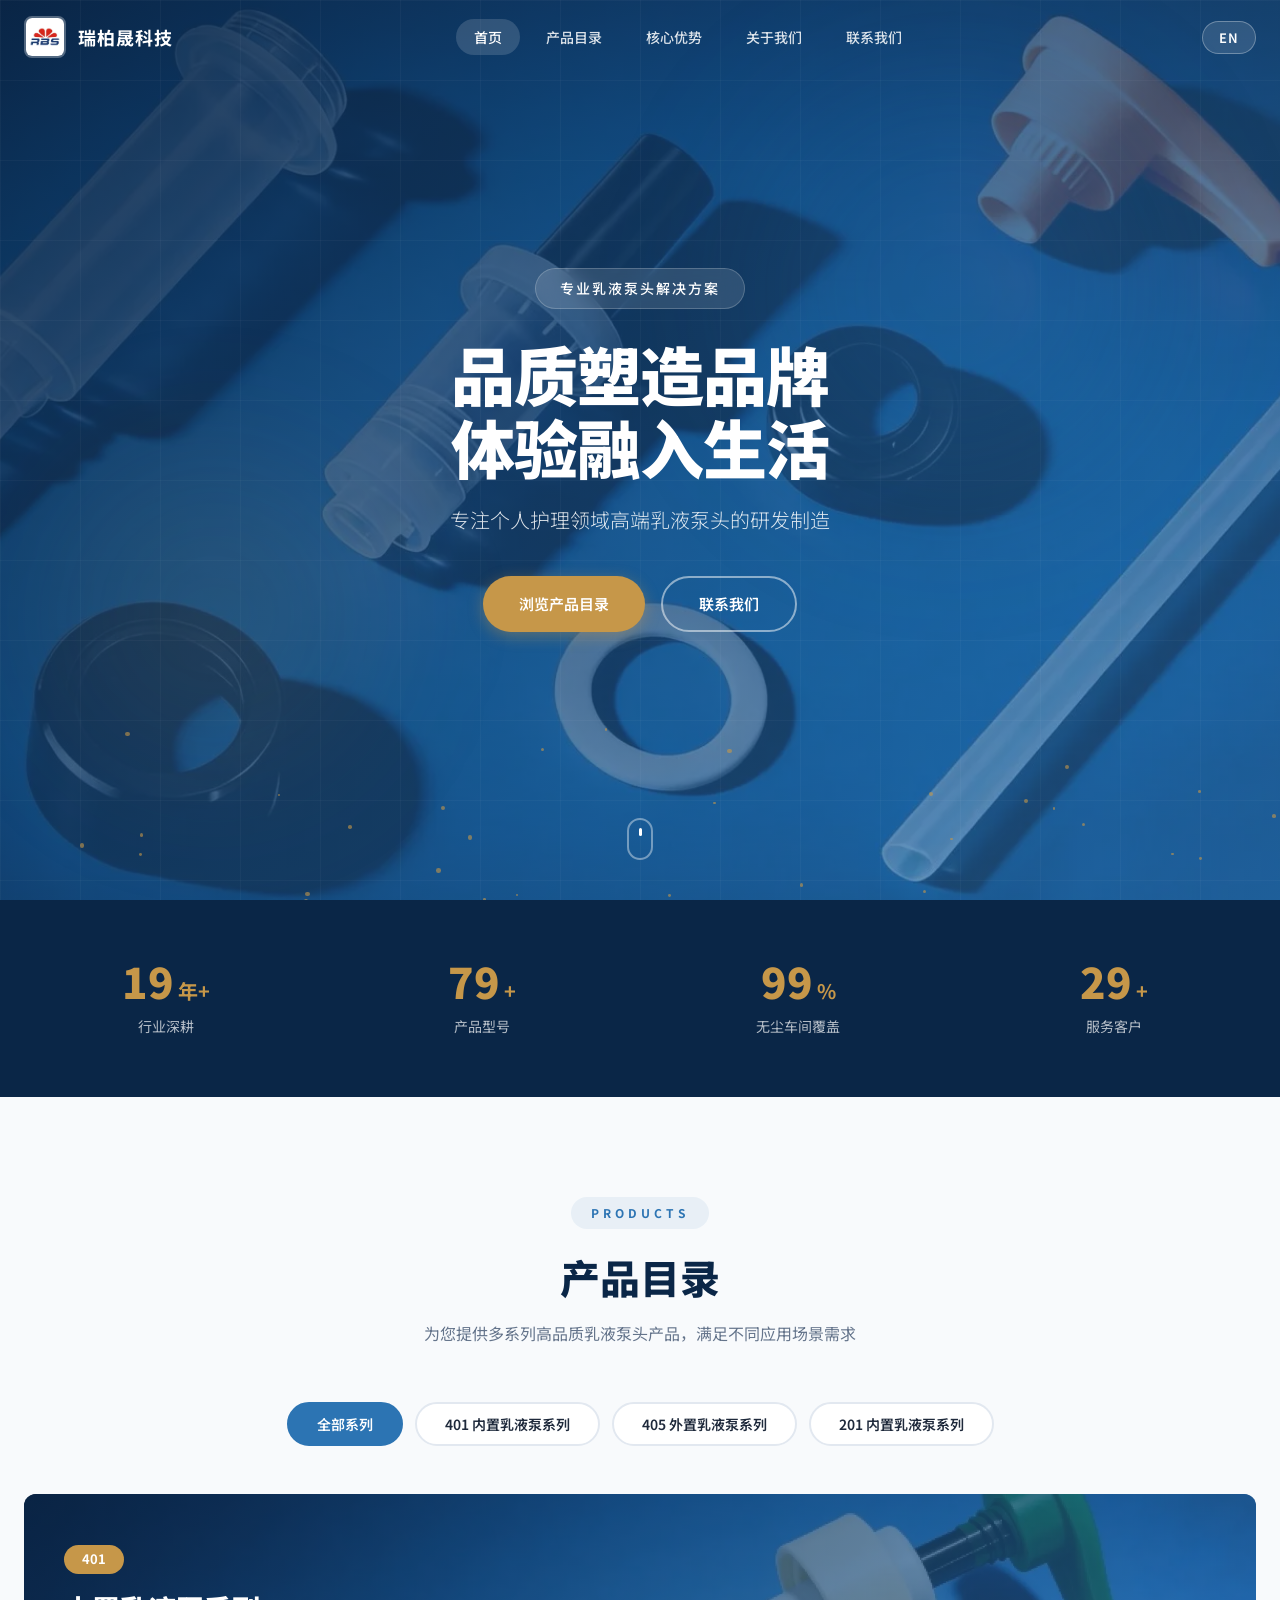
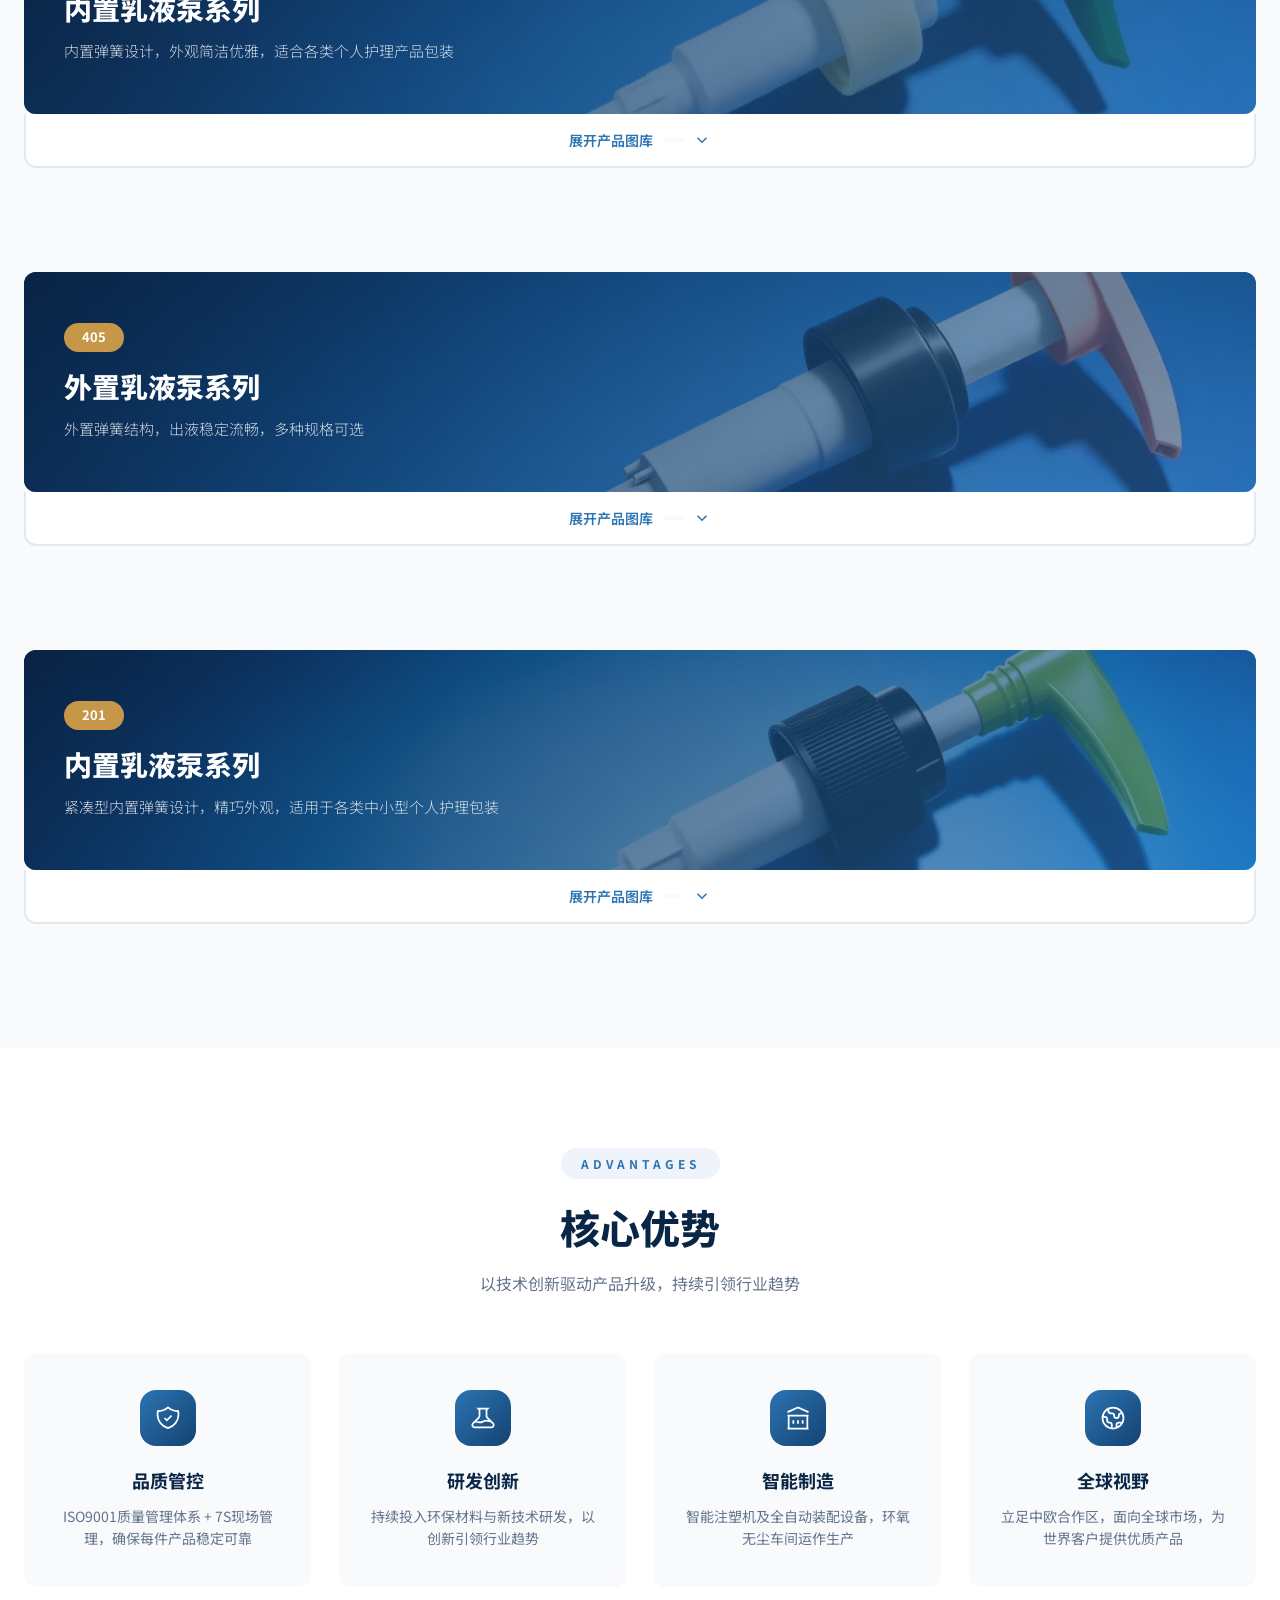
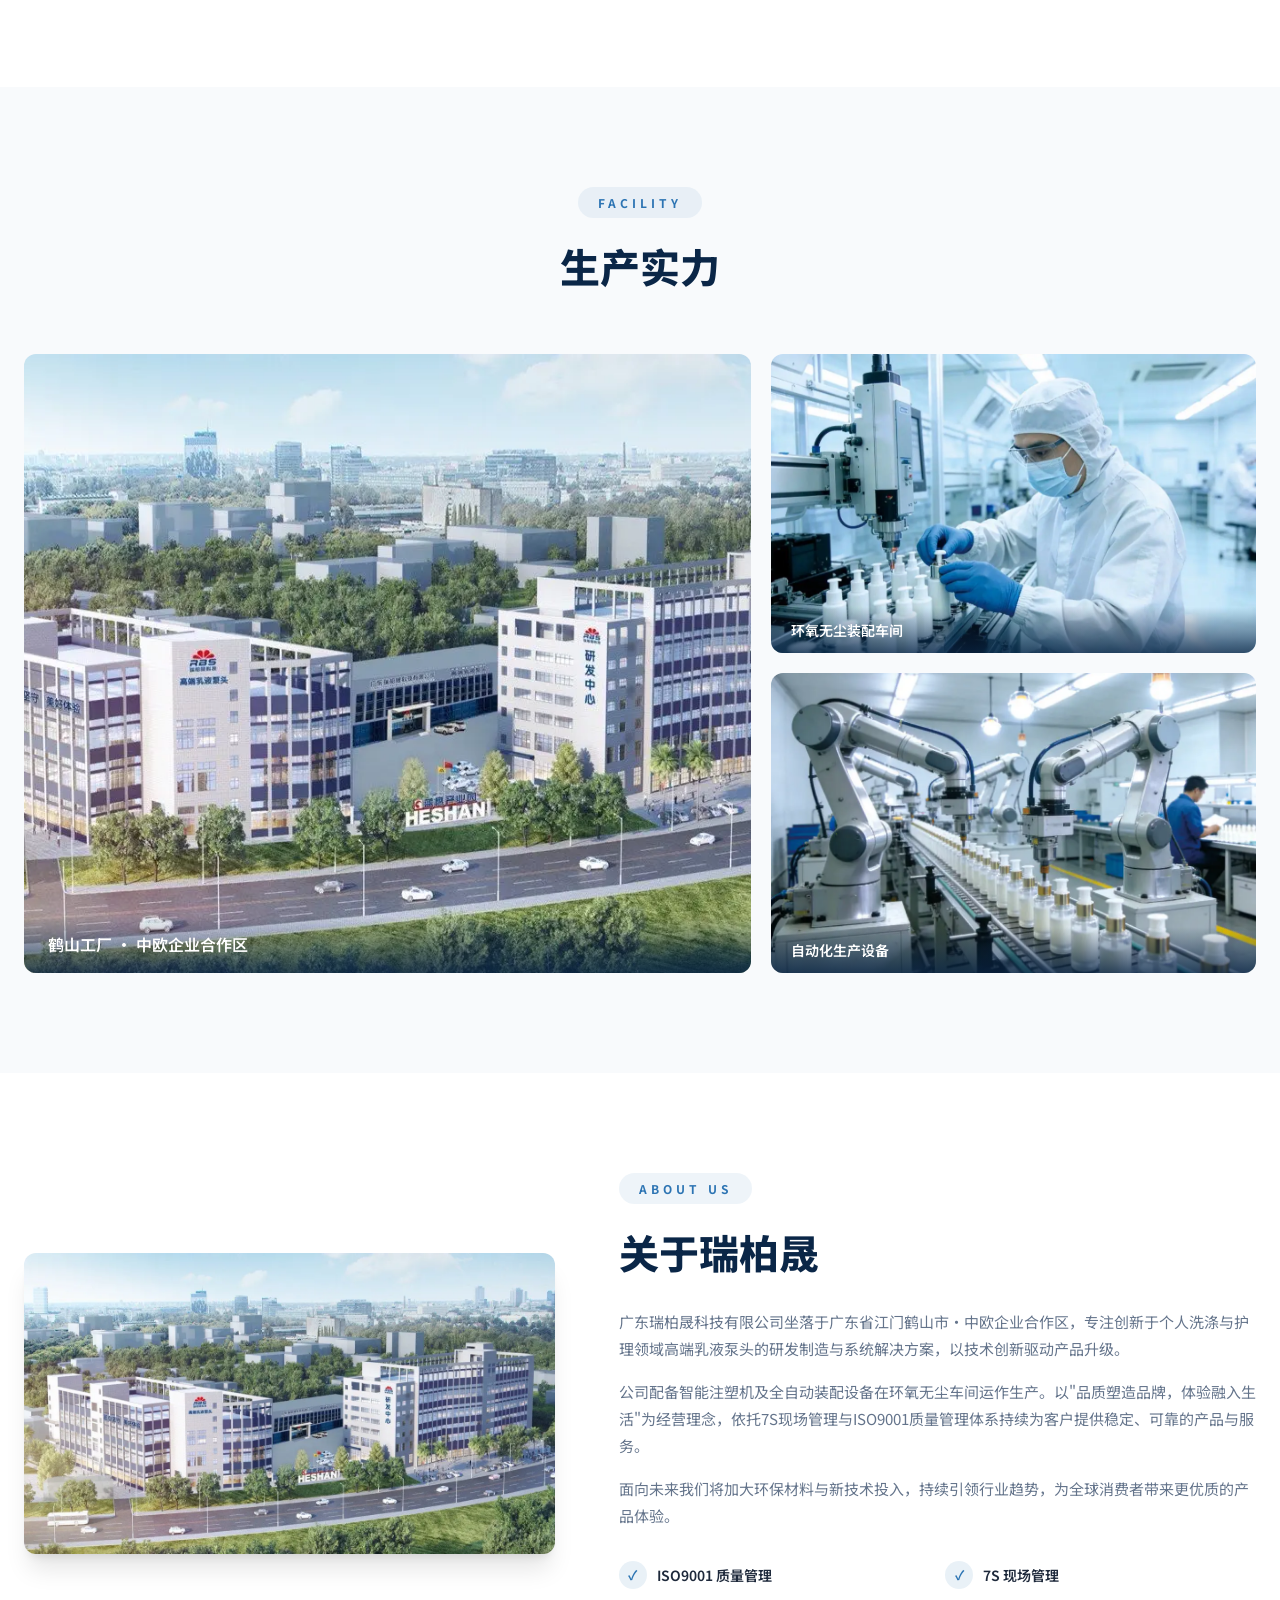
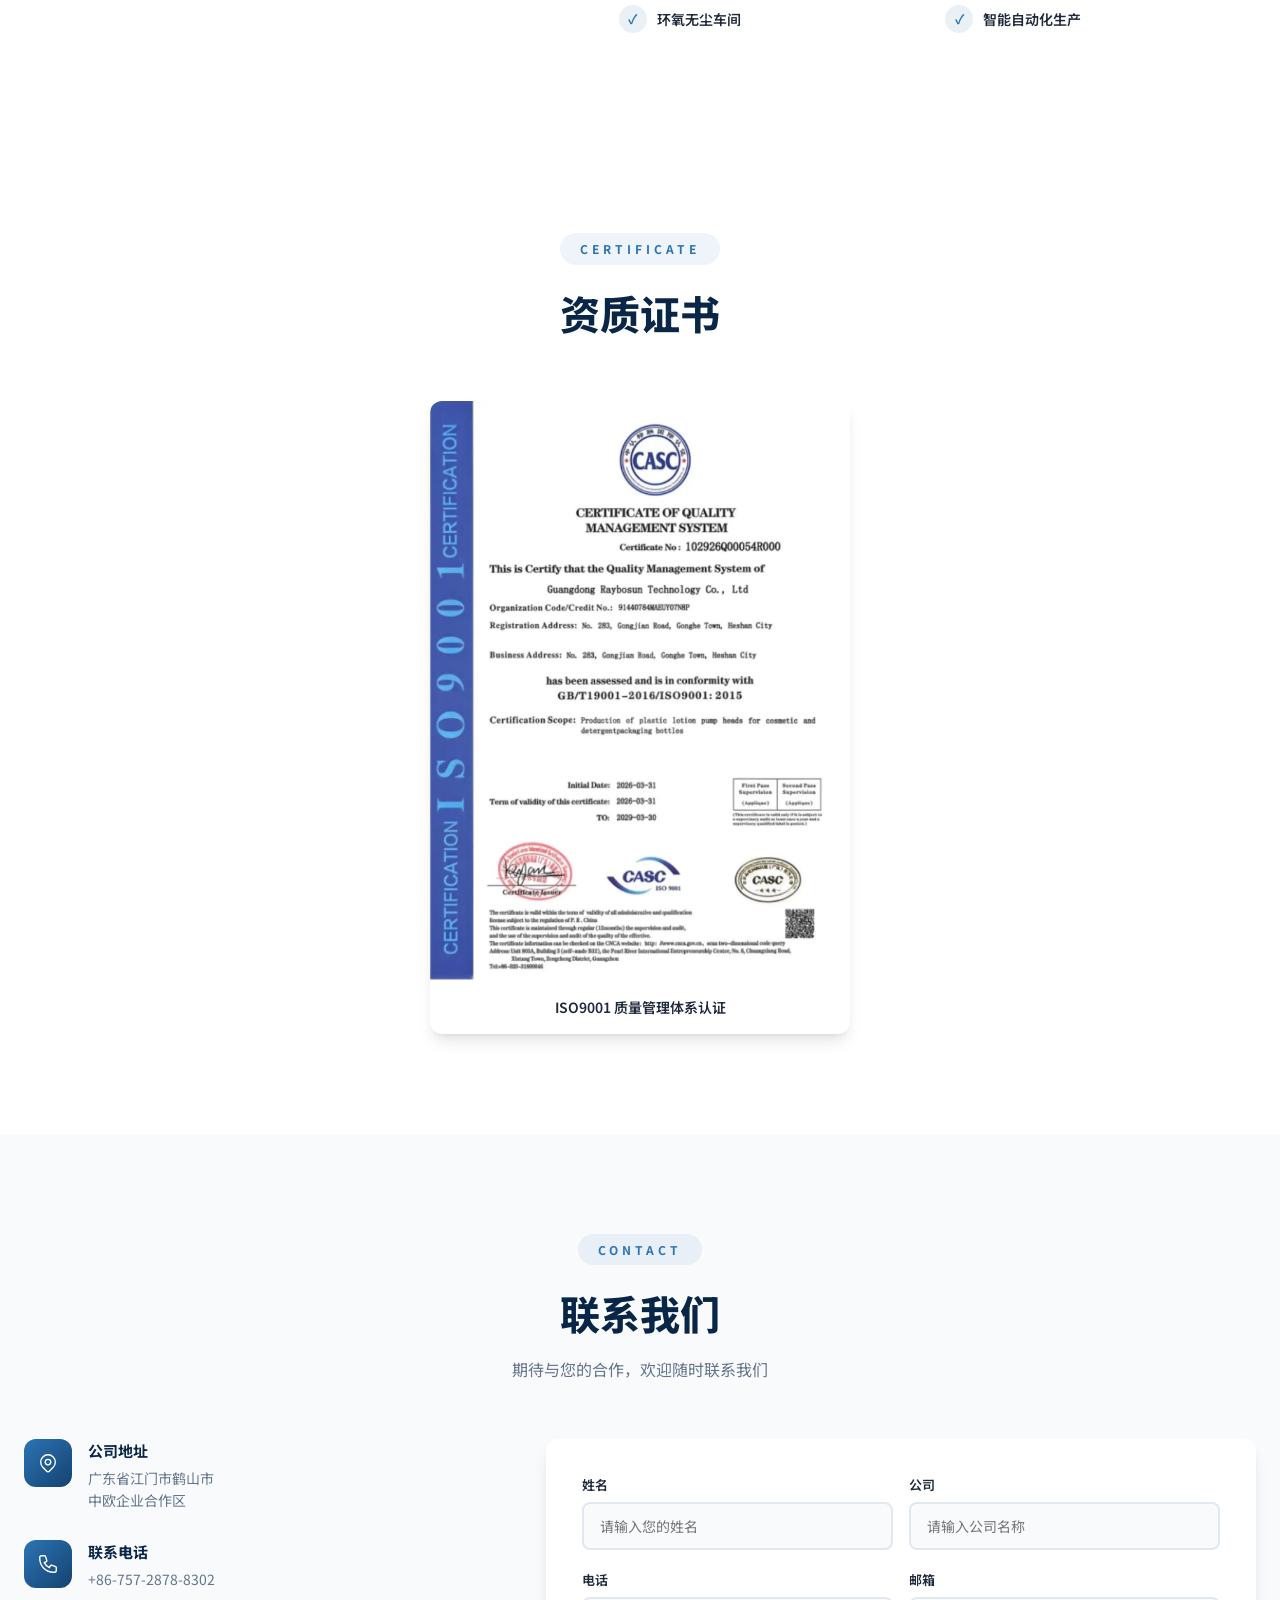
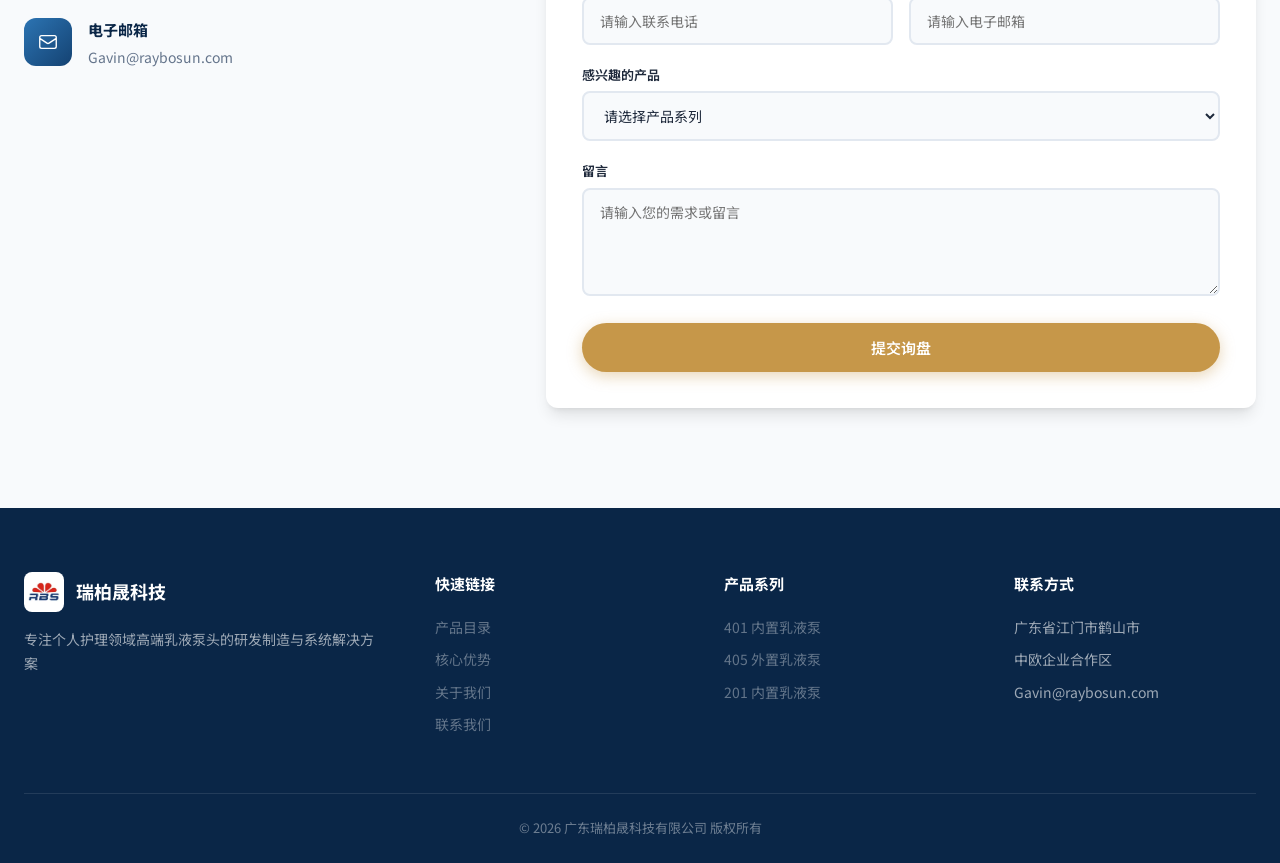
==== index.html @ 3e7992ce "更新README: 产品标题加上弹簧、图片数量更新" ====
<!DOCTYPE html>
<html lang="zh-CN">
<head>
    <meta charset="UTF-8">
    <meta name="viewport" content="width=device-width, initial-scale=1.0">
    <title>瑞柏晟科技 | 专业乳液泵头制造商</title>
    <link rel="preload" as="image" href="assets/images/banners/hero-bg.webp">
    <link rel="preload" as="image" href="assets/images/logo/logo.webp">
    <link rel="stylesheet" href="assets/css/style.css" media="all">
    <link rel="preconnect" href="https://fonts.googleapis.com">
    <link rel="preconnect" href="https://fonts.gstatic.com" crossorigin>
    <link href="https://fonts.googleapis.com/css2?family=Noto+Sans+SC:wght@400;700;900&display=swap" rel="stylesheet" media="print" onload="this.media='all'">
</head>
<body>
    <!-- Navigation -->
    <nav class="navbar" id="navbar">
        <div class="nav-container">
            <a href="#hero" class="nav-logo">
                <picture><source srcset="assets/images/logo/logo.webp" type="image/webp"><img src="assets/images/logo/logo.jpg" alt="瑞柏晟科技" class="logo-img"></picture>
                <span class="logo-text" data-i18n="logo_text">瑞柏晟科技</span>
            </a>
            <ul class="nav-menu" id="navMenu">
                <li><a href="#hero" class="nav-link active" data-i18n="nav_home">首页</a></li>
                <li><a href="#products" class="nav-link" data-i18n="nav_products">产品目录</a></li>
                <li><a href="#advantages" class="nav-link" data-i18n="nav_advantages">核心优势</a></li>
                <li><a href="#about" class="nav-link" data-i18n="nav_about">关于我们</a></li>
                <li><a href="#contact" class="nav-link" data-i18n="nav_contact">联系我们</a></li>
            </ul>
            <div class="nav-actions">
                <button class="lang-toggle" id="langToggle">
                    <span class="lang-label" id="langLabel">EN</span>
                </button>
                <button class="nav-toggle" id="navToggle" aria-label="菜单">
                    <span></span><span></span><span></span>
                </button>
            </div>
        </div>
    </nav>

    <!-- Hero Section -->
    <section class="hero" id="hero">
        <div class="hero-bg" style="background-image:url('assets/images/banners/hero-bg.webp')"></div>
        <div class="hero-overlay"></div>
        <div class="hero-grid-lines"></div>
        <div class="hero-particles" id="heroParticles"></div>
        <div class="hero-glow hero-glow-1"></div>
        <div class="hero-glow hero-glow-2"></div>
        <div class="hero-content">
            <div class="hero-badge" data-i18n="hero_badge">专业乳液泵头解决方案</div>
            <h1 class="hero-title" data-i18n="hero_title">品质塑造品牌<br>体验融入生活</h1>
            <p class="hero-subtitle" data-i18n="hero_subtitle">专注个人护理领域高端乳液泵头的研发制造</p>
            <div class="hero-buttons">
                <a href="#products" class="btn btn-primary" data-i18n="hero_btn_products">浏览产品目录</a>
                <a href="#contact" class="btn btn-outline" data-i18n="hero_btn_contact">联系我们</a>
            </div>
        </div>
        <div class="hero-scroll">
            <a href="#products">
                <div class="scroll-indicator">
                    <span></span>
                </div>
            </a>
        </div>
    </section>

    <!-- Stats Section -->
    <section class="stats">
        <div class="container">
            <div class="stats-grid">
                <div class="stat-item" data-aos="fade-up">
                    <div class="stat-number" data-target="20">0</div>
                    <div class="stat-unit" data-i18n="stat_unit_years">年+</div>
                    <div class="stat-label" data-i18n="stat_years">行业深耕</div>
                </div>
                <div class="stat-item" data-aos="fade-up" data-aos-delay="100">
                    <div class="stat-number" data-target="80">0</div>
                    <div class="stat-unit">+</div>
                    <div class="stat-label" data-i18n="stat_models">产品型号</div>
                </div>
                <div class="stat-item" data-aos="fade-up" data-aos-delay="200">
                    <div class="stat-number" data-target="100">0</div>
                    <div class="stat-unit">%</div>
                    <div class="stat-label" data-i18n="stat_cleanroom">无尘车间覆盖</div>
                </div>
                <div class="stat-item" data-aos="fade-up" data-aos-delay="300">
                    <div class="stat-number" data-target="30">0</div>
                    <div class="stat-unit">+</div>
                    <div class="stat-label" data-i18n="stat_clients">服务客户</div>
                </div>
            </div>
        </div>
    </section>

    <!-- Products Section -->
    <section class="products" id="products">
        <div class="container">
            <div class="section-header">
                <span class="section-tag">PRODUCTS</span>
                <h2 class="section-title" data-i18n="products_title">产品目录</h2>
                <p class="section-desc" data-i18n="products_desc">为您提供多系列高品质乳液泵头产品，满足不同应用场景需求</p>
            </div>

            <div class="series-filter">
                <button class="filter-btn active" data-series="all" data-i18n="filter_all">全部系列</button>
                <button class="filter-btn" data-series="401" data-i18n="filter_401">401 内置乳液泵系列</button>
                <button class="filter-btn" data-series="405" data-i18n="filter_405">405 外置乳液泵系列</button>
                <button class="filter-btn" data-series="201" data-i18n="filter_201">201 内置乳液泵系列</button>
            </div>

            <!-- 401 Series -->
            <div class="product-series" data-series="401">
                <div class="series-header lazy-bg" data-bg="assets/images/banners/banner401.webp">
                    <div class="series-header-overlay"></div>
                    <div class="series-header-content">
                        <span class="series-badge">401</span>
                        <h3 class="series-title" data-i18n="series_401_title">内置乳液泵系列</h3>
                        <p class="series-desc" data-i18n="series_401_desc">内置弹簧设计，外观简洁优雅，适合各类个人护理产品包装</p>
                    </div>
                </div>
                <button class="series-toggle" data-target="401">
                    <span class="series-toggle-text" data-i18n="toggle_expand">展开产品图库</span>
                    <span class="series-toggle-count"></span>
                    <svg class="series-toggle-arrow" viewBox="0 0 24 24" fill="none" stroke="currentColor" stroke-width="2"><path d="M6 9l6 6 6-6"/></svg>
                </button>
                <div class="product-grid-wrapper" data-grid="401">
                    <div class="product-grid">
                    </div>
                </div>
            </div>

            <!-- 405 Series -->
            <div class="product-series" data-series="405">
                <div class="series-header lazy-bg" data-bg="assets/images/banners/banner405.webp">
                    <div class="series-header-overlay"></div>
                    <div class="series-header-content">
                        <span class="series-badge">405</span>
                        <h3 class="series-title" data-i18n="series_405_title">外置乳液泵系列</h3>
                        <p class="series-desc" data-i18n="series_405_desc">外置弹簧结构，出液稳定流畅，多种规格可选</p>
                    </div>
                </div>
                <button class="series-toggle" data-target="405">
                    <span class="series-toggle-text" data-i18n="toggle_expand">展开产品图库</span>
                    <span class="series-toggle-count"></span>
                    <svg class="series-toggle-arrow" viewBox="0 0 24 24" fill="none" stroke="currentColor" stroke-width="2"><path d="M6 9l6 6 6-6"/></svg>
                </button>
                <div class="product-grid-wrapper" data-grid="405">
                    <div class="product-grid">
                    </div>
                </div>
            </div>

            <!-- 201 Series -->
            <div class="product-series" data-series="201">
                <div class="series-header lazy-bg" data-bg="assets/images/banners/banner201.webp">
                    <div class="series-header-overlay"></div>
                    <div class="series-header-content">
                        <span class="series-badge">201</span>
                        <h3 class="series-title" data-i18n="series_201_title">内置乳液泵系列</h3>
                        <p class="series-desc" data-i18n="series_201_desc">紧凑型内置弹簧设计，精巧外观，适用于各类中小型个人护理包装</p>
                    </div>
                </div>
                <button class="series-toggle" data-target="201">
                    <span class="series-toggle-text" data-i18n="toggle_expand">展开产品图库</span>
                    <span class="series-toggle-count"></span>
                    <svg class="series-toggle-arrow" viewBox="0 0 24 24" fill="none" stroke="currentColor" stroke-width="2"><path d="M6 9l6 6 6-6"/></svg>
                </button>
                <div class="product-grid-wrapper" data-grid="201">
                    <div class="product-grid">
                    </div>
                </div>
            </div>
        </div>
    </section>

    <!-- Advantages Section -->
    <section class="advantages" id="advantages">
        <div class="container">
            <div class="section-header">
                <span class="section-tag">ADVANTAGES</span>
                <h2 class="section-title" data-i18n="adv_title">核心优势</h2>
                <p class="section-desc" data-i18n="adv_desc">以技术创新驱动产品升级，持续引领行业趋势</p>
            </div>
            <div class="advantages-grid">
                <div class="advantage-card">
                    <div class="advantage-icon">
                        <svg viewBox="0 0 24 24" fill="none" stroke="currentColor" stroke-width="1.5"><path d="M9 12l2 2 4-4m5.618-4.016A11.955 11.955 0 0112 2.944a11.955 11.955 0 01-8.618 3.04A12.02 12.02 0 003 9c0 5.591 3.824 10.29 9 11.622 5.176-1.332 9-6.03 9-11.622 0-1.042-.133-2.052-.382-3.016z"/></svg>
                    </div>
                    <h3 data-i18n="adv_q1_title">品质管控</h3>
                    <p data-i18n="adv_q1_desc">ISO9001质量管理体系 + 7S现场管理，确保每件产品稳定可靠</p>
                </div>
                <div class="advantage-card">
                    <div class="advantage-icon">
                        <svg viewBox="0 0 24 24" fill="none" stroke="currentColor" stroke-width="1.5"><path d="M19.428 15.428a2 2 0 00-1.022-.547l-2.387-.477a6 6 0 00-3.86.517l-.318.158a6 6 0 01-3.86.517L6.05 15.21a2 2 0 00-1.806.547M8 4h8l-1 1v5.172a2 2 0 00.586 1.414l5 5c1.26 1.26.367 3.414-1.415 3.414H4.828c-1.782 0-2.674-2.154-1.414-3.414l5-5A2 2 0 009 10.172V5L8 4z"/></svg>
                    </div>
                    <h3 data-i18n="adv_q2_title">研发创新</h3>
                    <p data-i18n="adv_q2_desc">持续投入环保材料与新技术研发，以创新引领行业趋势</p>
                </div>
                <div class="advantage-card">
                    <div class="advantage-icon">
                        <svg viewBox="0 0 24 24" fill="none" stroke="currentColor" stroke-width="1.5"><path d="M8 14v3m4-3v3m4-3v3M3 21h18M3 10h18M3 7l9-4 9 4M4 10h16v11H4V10z"/></svg>
                    </div>
                    <h3 data-i18n="adv_q3_title">智能制造</h3>
                    <p data-i18n="adv_q3_desc">智能注塑机及全自动装配设备，环氧无尘车间运作生产</p>
                </div>
                <div class="advantage-card">
                    <div class="advantage-icon">
                        <svg viewBox="0 0 24 24" fill="none" stroke="currentColor" stroke-width="1.5"><path d="M3.055 11H5a2 2 0 012 2v1a2 2 0 002 2 2 2 0 012 2v2.945M8 3.935V5.5A2.5 2.5 0 0010.5 8h.5a2 2 0 012 2 2 2 0 104 0 2 2 0 012-2h1.064M15 20.488V18a2 2 0 012-2h3.064M21 12a9 9 0 11-18 0 9 9 0 0118 0z"/></svg>
                    </div>
                    <h3 data-i18n="adv_q4_title">全球视野</h3>
                    <p data-i18n="adv_q4_desc">立足中欧合作区，面向全球市场，为世界客户提供优质产品</p>
                </div>
            </div>
        </div>
    </section>

    <!-- Factory Section -->
    <section class="factory" id="factory">
        <div class="container">
            <div class="section-header">
                <span class="section-tag">FACILITY</span>
                <h2 class="section-title" data-i18n="factory_title">生产实力</h2>
            </div>
            <div class="factory-grid">
                <div class="factory-main">
                    <picture><source srcset="assets/images/factory/factory.webp" type="image/webp"><img src="assets/images/factory/factory.jpg" alt="鹤山工厂" loading="lazy"></picture>
                    <div class="factory-caption" data-i18n="factory_main_caption">鹤山工厂 · 中欧企业合作区</div>
                </div>
                <div class="factory-side">
                    <div class="factory-card">
                        <picture><source srcset="assets/images/factory/cleanroom.webp" type="image/webp"><img src="assets/images/factory/cleanroom.jpg" alt="无尘装配车间" loading="lazy"></picture>
                        <div class="factory-card-caption" data-i18n="factory_cleanroom_caption">环氧无尘装配车间</div>
                    </div>
                    <div class="factory-card">
                        <picture><source srcset="assets/images/factory/equipment.webp" type="image/webp"><img src="assets/images/factory/equipment.jpg" alt="生产设备" loading="lazy"></picture>
                        <div class="factory-card-caption" data-i18n="factory_equipment_caption">自动化生产设备</div>
                    </div>
                </div>
            </div>
        </div>
    </section>

    <!-- About Section -->
    <section class="about" id="about">
        <div class="container">
            <div class="about-grid">
                <div class="about-image">
                    <picture><source srcset="assets/images/factory/factory.webp" type="image/webp"><img src="assets/images/factory/factory.jpg" alt="瑞柏晟科技" loading="lazy"></picture>
                    <div class="about-image-decoration"></div>
                </div>
                <div class="about-content">
                    <span class="section-tag">ABOUT US</span>
                    <h2 class="section-title" data-i18n="about_title">关于瑞柏晟</h2>
                    <p class="about-text" data-i18n="about_p1">
                        广东瑞柏晟科技有限公司坐落于广东省江门鹤山市·中欧企业合作区，专注创新于个人洗涤与护理领域高端乳液泵头的研发制造与系统解决方案，以技术创新驱动产品升级。
                    </p>
                    <p class="about-text" data-i18n="about_p2">
                        公司配备智能注塑机及全自动装配设备在环氧无尘车间运作生产。以"品质塑造品牌，体验融入生活"为经营理念，依托7S现场管理与ISO9001质量管理体系持续为客户提供稳定、可靠的产品与服务。
                    </p>
                    <p class="about-text" data-i18n="about_p3">
                        面向未来我们将加大环保材料与新技术投入，持续引领行业趋势，为全球消费者带来更优质的产品体验。
                    </p>
                    <div class="about-features">
                        <div class="about-feature">
                            <div class="feature-icon">✓</div>
                            <span data-i18n="about_f1">ISO9001 质量管理</span>
                        </div>
                        <div class="about-feature">
                            <div class="feature-icon">✓</div>
                            <span data-i18n="about_f2">7S 现场管理</span>
                        </div>
                        <div class="about-feature">
                            <div class="feature-icon">✓</div>
                            <span data-i18n="about_f3">环氧无尘车间</span>
                        </div>
                        <div class="about-feature">
                            <div class="feature-icon">✓</div>
                            <span data-i18n="about_f4">智能自动化生产</span>
                        </div>
                    </div>
                </div>
            </div>
        </div>
    </section>

    <!-- Cert Section -->
    <section class="cert" id="cert">
        <div class="container">
            <div class="section-header">
                <span class="section-tag">CERTIFICATE</span>
                <h2 class="section-title" data-i18n="cert_title">资质证书</h2>
            </div>
            <div class="cert-grid">
                <div class="cert-card">
                    <picture><source srcset="assets/images/factory/cert.webp" type="image/webp"><img src="assets/images/factory/cert.jpg" alt="ISO9001质量管理体系认证" loading="lazy"></picture>
                    <div class="cert-card-caption" data-i18n="cert_caption">ISO9001 质量管理体系认证</div>
                </div>
            </div>
        </div>
    </section>

    <!-- Contact Section -->
    <section class="contact" id="contact">
        <div class="container">
            <div class="section-header">
                <span class="section-tag">CONTACT</span>
                <h2 class="section-title" data-i18n="contact_title">联系我们</h2>
                <p class="section-desc" data-i18n="contact_desc">期待与您的合作，欢迎随时联系我们</p>
            </div>
            <div class="contact-grid">
                <div class="contact-info">
                    <div class="contact-card">
                        <div class="contact-icon">
                            <svg viewBox="0 0 24 24" fill="none" stroke="currentColor" stroke-width="1.5"><path d="M17.657 16.657L13.414 20.9a1.998 1.998 0 01-2.827 0l-4.244-4.243a8 8 0 1111.314 0z"/><path d="M15 11a3 3 0 11-6 0 3 3 0 016 0z"/></svg>
                        </div>
                        <div>
                            <h4 data-i18n="contact_address_label">公司地址</h4>
                            <p data-i18n="contact_address">广东省江门市鹤山市<br>中欧企业合作区</p>
                        </div>
                    </div>
                    <div class="contact-card">
                        <div class="contact-icon">
                            <svg viewBox="0 0 24 24" fill="none" stroke="currentColor" stroke-width="1.5"><path d="M3 5a2 2 0 012-2h3.28a1 1 0 01.948.684l1.498 4.493a1 1 0 01-.502 1.21l-2.257 1.13a11.042 11.042 0 005.516 5.516l1.13-2.257a1 1 0 011.21-.502l4.493 1.498a1 1 0 01.684.949V19a2 2 0 01-2 2h-1C9.716 21 3 14.284 3 6V5z"/></svg>
                        </div>
                        <div>
                            <h4 data-i18n="contact_phone_label">联系电话</h4>
                            <p>+86-757-2878-8302</p>
                        </div>
                    </div>
                    <div class="contact-card">
                        <div class="contact-icon">
                            <svg viewBox="0 0 24 24" fill="none" stroke="currentColor" stroke-width="1.5"><path d="M3 8l7.89 5.26a2 2 0 002.22 0L21 8M5 19h14a2 2 0 002-2V7a2 2 0 00-2-2H5a2 2 0 00-2 2v10a2 2 0 002 2z"/></svg>
                        </div>
                        <div>
                            <h4 data-i18n="contact_email_label">电子邮箱</h4>
                            <p>Gavin@raybosun.com</p>
                        </div>
                    </div>
                </div>
                <div class="contact-form-wrapper">
                    <form class="contact-form" id="contactForm">
                        <div class="form-row">
                            <div class="form-group">
                                <label data-i18n="form_name">姓名</label>
                                <input type="text" name="user_name" data-i18n-placeholder="form_name_ph" placeholder="请输入您的姓名" required>
                            </div>
                            <div class="form-group">
                                <label data-i18n="form_company">公司</label>
                                <input type="text" name="user_company" data-i18n-placeholder="form_company_ph" placeholder="请输入公司名称">
                            </div>
                        </div>
                        <div class="form-row">
                            <div class="form-group">
                                <label data-i18n="form_phone">电话</label>
                                <input type="tel" name="user_phone" data-i18n-placeholder="form_phone_ph" placeholder="请输入联系电话" required>
                            </div>
                            <div class="form-group">
                                <label data-i18n="form_email">邮箱</label>
                                <input type="email" name="user_email" data-i18n-placeholder="form_email_ph" placeholder="请输入电子邮箱" required>
                            </div>
                        </div>
                        <div class="form-group">
                            <label data-i18n="form_product">感兴趣的产品</label>
                            <select name="user_product">
                                <option value="" data-i18n="form_select_ph">请选择产品系列</option>
                                <option value="401" data-i18n="filter_401">401 内置乳液泵系列</option>
                                <option value="405" data-i18n="filter_405">405 外置乳液泵系列</option>
                                <option value="201" data-i18n="filter_201">201 内置乳液泵系列</option>
                                <option value="all" data-i18n="filter_all">全部系列</option>
                            </select>
                        </div>
                        <div class="form-group">
                            <label data-i18n="form_message">留言</label>
                            <textarea rows="4" name="user_message" data-i18n-placeholder="form_message_ph" placeholder="请输入您的需求或留言"></textarea>
                        </div>
                        <button type="submit" class="btn btn-primary btn-full" data-i18n="form_submit">提交询盘</button>
                    </form>
                </div>
            </div>
        </div>
    </section>

    <!-- Footer -->
    <footer class="footer">
        <div class="container">
            <div class="footer-grid">
                <div class="footer-brand">
                    <div class="footer-logo">
                        <picture><source srcset="assets/images/logo/logo.webp" type="image/webp"><img src="assets/images/logo/logo.jpg" alt="瑞柏晟科技"></picture>
                        <span data-i18n="logo_text">瑞柏晟科技</span>
                    </div>
                    <p data-i18n="footer_brand_desc">专注个人护理领域高端乳液泵头的研发制造与系统解决方案</p>
                </div>
                <div class="footer-links">
                    <h4 data-i18n="footer_quick_links">快速链接</h4>
                    <ul>
                        <li><a href="#products" data-i18n="nav_products">产品目录</a></li>
                        <li><a href="#advantages" data-i18n="nav_advantages">核心优势</a></li>
                        <li><a href="#about" data-i18n="nav_about">关于我们</a></li>
                        <li><a href="#contact" data-i18n="nav_contact">联系我们</a></li>
                    </ul>
                </div>
                <div class="footer-links">
                    <h4 data-i18n="footer_product_series">产品系列</h4>
                    <ul>
                        <li><a href="#products" data-i18n="footer_401">401 内置乳液泵</a></li>
                        <li><a href="#products" data-i18n="footer_405">405 外置乳液泵</a></li>
                        <li><a href="#products" data-i18n="footer_201">201 内置乳液泵</a></li>
                    </ul>
                </div>
                <div class="footer-links">
                    <h4 data-i18n="footer_contact_info">联系方式</h4>
                    <ul>
                        <li data-i18n="footer_address1">广东省江门市鹤山市</li>
                        <li data-i18n="footer_address2">中欧企业合作区</li>
                        <li>Gavin@raybosun.com</li>
                    </ul>
                </div>
            </div>
            <div class="footer-bottom">
                <p data-i18n="footer_copyright">&copy; 2026 广东瑞柏晟科技有限公司 版权所有</p>
            </div>
        </div>
    </footer>

    <!-- Lightbox -->
    <div class="lightbox" id="lightbox">
        <button class="lightbox-close" id="lightboxClose">&times;</button>
        <button class="lightbox-prev" id="lightboxPrev">&#10094;</button>
        <button class="lightbox-next" id="lightboxNext">&#10095;</button>
        <div class="lightbox-content">
            <img id="lightboxImg" src="" alt="">
            <div class="lightbox-caption" id="lightboxCaption"></div>
        </div>
    </div>

    <!-- Back to Top -->
    <button class="back-to-top" id="backToTop" aria-label="返回顶部">
        <svg viewBox="0 0 24 24" fill="none" stroke="currentColor" stroke-width="2"><path d="M5 15l7-7 7 7"/></svg>
    </button>

    <script src="https://cdn.jsdelivr.net/npm/@emailjs/browser@4/dist/email.min.js"></script>
    <script src="assets/js/main.js"></script>
</body>
</html>
---- assets/css/style.css ----
:root {
    --primary: #0A2647;
    --primary-light: #144272;
    --accent: #2C74B3;
    --accent-light: #205295;
    --gold: #C69749;
    --gold-light: #D4A95A;
    --bg: #FFFFFF;
    --bg-alt: #F8FAFC;
    --bg-dark: #0A2647;
    --text: #1E293B;
    --text-light: #64748B;
    --text-white: #F8FAFC;
    --border: #E2E8F0;
    --shadow: 0 4px 6px -1px rgba(0,0,0,0.1), 0 2px 4px -2px rgba(0,0,0,0.1);
    --shadow-lg: 0 10px 15px -3px rgba(0,0,0,0.1), 0 4px 6px -4px rgba(0,0,0,0.1);
    --shadow-xl: 0 20px 25px -5px rgba(0,0,0,0.1), 0 8px 10px -6px rgba(0,0,0,0.1);
    --radius: 12px;
    --radius-sm: 8px;
    --transition: 0.3s cubic-bezier(0.4, 0, 0.2, 1);
}

* {
    margin: 0;
    padding: 0;
    box-sizing: border-box;
}

html {
    scroll-behavior: smooth;
    scroll-padding-top: 80px;
}

body {
    font-family: 'Noto Sans SC', -apple-system, BlinkMacSystemFont, sans-serif;
    color: var(--text);
    background: var(--bg);
    line-height: 1.6;
    overflow-x: hidden;
}

.container {
    max-width: 1280px;
    margin: 0 auto;
    padding: 0 24px;
}

/* ========== NAVBAR ========== */
.navbar {
    position: fixed;
    top: 0;
    left: 0;
    right: 0;
    z-index: 1000;
    padding: 16px 0;
    transition: var(--transition);
    background: transparent;
}

.navbar.scrolled {
    background: rgba(255,255,255,0.95);
    backdrop-filter: blur(20px);
    -webkit-backdrop-filter: blur(20px);
    padding: 8px 0;
    box-shadow: 0 1px 3px rgba(0,0,0,0.1);
}

.nav-container {
    max-width: 1280px;
    margin: 0 auto;
    padding: 0 24px;
    display: flex;
    align-items: center;
    justify-content: space-between;
}

.nav-logo {
    display: flex;
    align-items: center;
    gap: 12px;
    text-decoration: none;
    color: white;
    transition: var(--transition);
}

.navbar.scrolled .nav-logo {
    color: var(--primary);
}

.logo-img {
    width: 42px;
    height: 42px;
    border-radius: 8px;
    object-fit: cover;
    border: 2px solid rgba(255,255,255,0.3);
    transition: var(--transition);
}

.nav-logo picture {
    display: flex;
}

.nav-logo picture img {
    width: 42px;
    height: 42px;
    border-radius: 8px;
    object-fit: cover;
    border: 2px solid rgba(255,255,255,0.3);
    transition: var(--transition);
}

.navbar.scrolled .nav-logo picture img {
    border-color: var(--border);
}

.navbar.scrolled .logo-img {
    border-color: var(--border);
}

.logo-text {
    font-size: 18px;
    font-weight: 700;
    letter-spacing: 1px;
}

.nav-menu {
    display: flex;
    list-style: none;
    gap: 8px;
}

.nav-link {
    text-decoration: none;
    color: rgba(255,255,255,0.85);
    padding: 8px 18px;
    border-radius: 100px;
    font-size: 14px;
    font-weight: 500;
    transition: var(--transition);
}

.nav-link:hover,
.nav-link.active {
    color: white;
    background: rgba(255,255,255,0.15);
}

.navbar.scrolled .nav-link {
    color: var(--text);
}

.navbar.scrolled .nav-link:hover,
.navbar.scrolled .nav-link.active {
    color: var(--accent);
    background: rgba(44,116,179,0.08);
}

.nav-toggle {
    display: none;
    flex-direction: column;
    gap: 5px;
    background: none;
    border: none;
    cursor: pointer;
    padding: 4px;
}

.nav-actions {
    display: flex;
    align-items: center;
    gap: 8px;
}

.lang-toggle {
    background: rgba(255,255,255,0.12);
    border: 1px solid rgba(255,255,255,0.3);
    color: white;
    padding: 6px 16px;
    border-radius: 100px;
    font-size: 13px;
    font-weight: 600;
    cursor: pointer;
    transition: var(--transition);
    font-family: inherit;
    letter-spacing: 1px;
    white-space: nowrap;
}

.lang-toggle:hover {
    background: rgba(255,255,255,0.2);
    border-color: rgba(255,255,255,0.5);
}

.navbar.scrolled .lang-toggle {
    background: rgba(44,116,179,0.08);
    border-color: var(--accent);
    color: var(--accent);
}

.navbar.scrolled .lang-toggle:hover {
    background: var(--accent);
    color: white;
}

.nav-toggle span {
    display: block;
    width: 24px;
    height: 2px;
    background: white;
    border-radius: 2px;
    transition: var(--transition);
}

.navbar.scrolled .nav-toggle span {
    background: var(--text);
}

/* ========== HERO ========== */
.hero {
    position: relative;
    height: 100vh;
    min-height: 600px;
    display: flex;
    align-items: center;
    justify-content: center;
    overflow: hidden;
}

.hero-bg {
    position: absolute;
    inset: 0;
    background-size: cover;
    background-position: center;
    transform: scale(1.05);
    animation: heroZoom 20s ease-in-out infinite alternate;
}

@keyframes heroZoom {
    0% { transform: scale(1.05); }
    100% { transform: scale(1.12); }
}

.hero-overlay {
    position: absolute;
    inset: 0;
    background: linear-gradient(135deg, rgba(10,38,71,0.92) 0%, rgba(20,66,114,0.8) 40%, rgba(44,116,179,0.65) 100%);
}

.hero-grid-lines {
    position: absolute;
    inset: 0;
    background-image:
        linear-gradient(rgba(255,255,255,0.03) 1px, transparent 1px),
        linear-gradient(90deg, rgba(255,255,255,0.03) 1px, transparent 1px);
    background-size: 80px 80px;
    z-index: 1;
}

.hero-particles {
    position: absolute;
    inset: 0;
    z-index: 1;
    pointer-events: none;
}

.hero-particle {
    position: absolute;
    width: 3px;
    height: 3px;
    background: rgba(198,151,73,0.6);
    border-radius: 50%;
    animation: particleFloat linear infinite;
}

@keyframes particleFloat {
    0% { transform: translateY(0) translateX(0); opacity: 0; }
    10% { opacity: 1; }
    90% { opacity: 1; }
    100% { transform: translateY(-100vh) translateX(40px); opacity: 0; }
}

.hero-glow {
    position: absolute;
    border-radius: 50%;
    filter: blur(80px);
    z-index: 1;
    pointer-events: none;
}

.hero-glow-1 {
    width: 400px;
    height: 400px;
    background: rgba(44,116,179,0.15);
    top: 10%;
    right: 10%;
    animation: glowPulse 6s ease-in-out infinite alternate;
}

.hero-glow-2 {
    width: 300px;
    height: 300px;
    background: rgba(198,151,73,0.1);
    bottom: 15%;
    left: 5%;
    animation: glowPulse 8s ease-in-out infinite alternate-reverse;
}

@keyframes glowPulse {
    0% { transform: scale(1); opacity: 0.6; }
    100% { transform: scale(1.3); opacity: 1; }
}

.hero-content {
    position: relative;
    z-index: 2;
    text-align: center;
    color: white;
    padding: 0 24px;
    max-width: 800px;
}

.hero-badge {
    display: inline-block;
    background: rgba(255,255,255,0.12);
    backdrop-filter: blur(10px);
    border: 1px solid rgba(255,255,255,0.2);
    padding: 8px 24px;
    border-radius: 100px;
    font-size: 14px;
    font-weight: 500;
    margin-bottom: 28px;
    letter-spacing: 2px;
}

.hero-title {
    font-size: clamp(36px, 6vw, 64px);
    font-weight: 900;
    line-height: 1.15;
    margin-bottom: 20px;
    letter-spacing: -1px;
}

html[lang="en"] .hero-title {
    font-size: clamp(28px, 4.5vw, 52px);
}

.hero-subtitle {
    font-size: clamp(16px, 2vw, 20px);
    font-weight: 300;
    opacity: 0.85;
    margin-bottom: 40px;
    line-height: 1.6;
}

.hero-buttons {
    display: flex;
    gap: 16px;
    justify-content: center;
    flex-wrap: wrap;
}

.btn {
    display: inline-flex;
    align-items: center;
    justify-content: center;
    padding: 14px 36px;
    border-radius: 100px;
    font-size: 15px;
    font-weight: 600;
    text-decoration: none;
    transition: var(--transition);
    cursor: pointer;
    border: none;
    font-family: inherit;
}

.btn-primary {
    background: var(--gold);
    color: white;
    box-shadow: 0 4px 15px rgba(198,151,73,0.4);
}

.btn-primary:hover {
    background: var(--gold-light);
    transform: translateY(-2px);
    box-shadow: 0 6px 20px rgba(198,151,73,0.5);
}

.btn-outline {
    background: transparent;
    color: white;
    border: 2px solid rgba(255,255,255,0.5);
}

.btn-outline:hover {
    background: rgba(255,255,255,0.1);
    border-color: white;
    transform: translateY(-2px);
}

.btn-full {
    width: 100%;
}

.hero-scroll {
    position: absolute;
    bottom: 40px;
    left: 50%;
    transform: translateX(-50%);
    z-index: 2;
}

.scroll-indicator {
    width: 26px;
    height: 42px;
    border: 2px solid rgba(255,255,255,0.4);
    border-radius: 13px;
    display: flex;
    justify-content: center;
    padding-top: 8px;
}

.scroll-indicator span {
    width: 3px;
    height: 8px;
    background: white;
    border-radius: 2px;
    animation: scrollBounce 2s infinite;
}

@keyframes scrollBounce {
    0%, 100% { transform: translateY(0); opacity: 1; }
    50% { transform: translateY(12px); opacity: 0.3; }
}

/* ========== STATS ========== */
.stats {
    background: var(--bg-dark);
    padding: 60px 0;
}

.stats-grid {
    display: grid;
    grid-template-columns: repeat(4, 1fr);
    gap: 32px;
}

.stat-item {
    text-align: center;
    color: white;
}

.stat-number {
    font-size: 42px;
    font-weight: 900;
    color: var(--gold);
    line-height: 1;
    display: inline;
}

.stat-unit {
    font-size: 20px;
    color: var(--gold);
    font-weight: 700;
    display: inline;
}

.stat-label {
    margin-top: 8px;
    font-size: 14px;
    opacity: 0.7;
    font-weight: 400;
}

/* ========== SECTION HEADER ========== */
.section-header {
    text-align: center;
    margin-bottom: 56px;
}

.section-tag {
    display: inline-block;
    font-size: 12px;
    font-weight: 700;
    letter-spacing: 4px;
    color: var(--accent);
    background: rgba(44,116,179,0.08);
    padding: 6px 20px;
    border-radius: 100px;
    margin-bottom: 16px;
}

.section-title {
    font-size: clamp(28px, 4vw, 40px);
    font-weight: 800;
    color: var(--primary);
    margin-bottom: 12px;
}

.section-desc {
    font-size: 16px;
    color: var(--text-light);
    max-width: 560px;
    margin: 0 auto;
}

/* ========== PRODUCTS ========== */
.products {
    padding: 100px 0;
    background: var(--bg-alt);
}

.series-filter {
    display: flex;
    justify-content: center;
    gap: 12px;
    margin-bottom: 48px;
    flex-wrap: wrap;
}

.filter-btn {
    padding: 10px 28px;
    border: 2px solid var(--border);
    border-radius: 100px;
    background: white;
    color: var(--text);
    font-size: 14px;
    font-weight: 600;
    cursor: pointer;
    transition: var(--transition);
    font-family: inherit;
}

.filter-btn:hover {
    border-color: var(--accent);
    color: var(--accent);
}

.filter-btn.active {
    background: var(--accent);
    border-color: var(--accent);
    color: white;
}

.product-series {
    margin-bottom: 80px;
}

.product-series:last-child {
    margin-bottom: 0;
}

.product-series.hidden {
    display: none;
}

.series-header {
    position: relative;
    height: 220px;
    border-radius: var(--radius);
    overflow: hidden;
    background-size: cover;
    background-position: center;
    margin-bottom: 0;
}

.series-header-overlay {
    position: absolute;
    inset: 0;
    background: linear-gradient(135deg, rgba(10,38,71,0.85), rgba(44,116,179,0.6));
}

.series-header-content {
    position: relative;
    z-index: 2;
    padding: 40px;
    color: white;
    height: 100%;
    display: flex;
    flex-direction: column;
    justify-content: center;
}

.series-badge {
    display: inline-block;
    background: var(--gold);
    width: fit-content;
    padding: 4px 18px;
    border-radius: 100px;
    font-size: 13px;
    font-weight: 700;
    margin-bottom: 12px;
}

.series-title {
    font-size: 28px;
    font-weight: 800;
    margin-bottom: 8px;
}

.series-desc {
    font-size: 15px;
    opacity: 0.8;
    font-weight: 300;
}

.series-toggle {
    display: flex;
    align-items: center;
    justify-content: center;
    gap: 10px;
    width: 100%;
    padding: 16px 24px;
    background: white;
    border: 2px solid var(--border);
    border-top: none;
    border-radius: 0 0 var(--radius) var(--radius);
    cursor: pointer;
    font-family: inherit;
    font-size: 14px;
    font-weight: 600;
    color: var(--accent);
    transition: var(--transition);
    margin-bottom: 24px;
}

.series-toggle:hover {
    background: var(--bg-alt);
    border-color: var(--accent);
}

.series-toggle-text {
    pointer-events: none;
}

.series-toggle-count {
    font-size: 12px;
    font-weight: 500;
    color: var(--text-light);
    background: var(--bg-alt);
    padding: 2px 10px;
    border-radius: 100px;
}

.series-toggle-arrow {
    width: 18px;
    height: 18px;
    transition: transform 0.4s cubic-bezier(0.4, 0, 0.2, 1);
    pointer-events: none;
}

.series-toggle.open .series-toggle-arrow {
    transform: rotate(180deg);
}

.product-grid-wrapper {
    max-height: 0;
    overflow: hidden;
    transition: max-height 0.6s cubic-bezier(0.4, 0, 0.2, 1), opacity 0.4s ease;
    opacity: 0;
}

.product-grid-wrapper.open {
    max-height: 5000px;
    opacity: 1;
}

.product-grid {
    display: grid;
    grid-template-columns: repeat(auto-fill, minmax(200px, 1fr));
    gap: 20px;
}

.product-card {
    background: white;
    border-radius: var(--radius-sm);
    overflow: hidden;
    box-shadow: var(--shadow);
    transition: var(--transition);
    cursor: pointer;
    position: relative;
}

.product-card:hover {
    transform: translateY(-6px);
    box-shadow: var(--shadow-xl);
}

.product-card-img {
    width: 100%;
    aspect-ratio: 1;
    object-fit: cover;
    display: block;
    background: #f1f5f9;
    transition: opacity 0.3s ease;
    opacity: 0;
}

.product-card-img[src]:not([src=""]) {
    opacity: 1;
}

.product-card-info {
    padding: 12px 14px;
}

.product-card-name {
    font-size: 12px;
    font-weight: 600;
    color: var(--text);
    text-align: center;
    white-space: nowrap;
    overflow: hidden;
    text-overflow: ellipsis;
}

.product-card-overlay {
    position: absolute;
    inset: 0;
    background: rgba(10,38,71,0.6);
    display: flex;
    align-items: center;
    justify-content: center;
    opacity: 0;
    transition: var(--transition);
}

.product-card:hover .product-card-overlay {
    opacity: 1;
}

.product-card-overlay span {
    color: white;
    font-size: 13px;
    font-weight: 500;
    background: rgba(255,255,255,0.15);
    backdrop-filter: blur(4px);
    padding: 8px 20px;
    border-radius: 100px;
    border: 1px solid rgba(255,255,255,0.3);
}

/* ========== ADVANTAGES ========== */
.advantages {
    padding: 100px 0;
    background: var(--bg);
}

.advantages-grid {
    display: grid;
    grid-template-columns: repeat(4, 1fr);
    gap: 28px;
}

.advantage-card {
    background: var(--bg-alt);
    border-radius: var(--radius);
    padding: 36px 28px;
    text-align: center;
    transition: var(--transition);
    border: 1px solid transparent;
}

.advantage-card:hover {
    transform: translateY(-4px);
    background: white;
    border-color: var(--border);
    box-shadow: var(--shadow-lg);
}

.advantage-icon {
    width: 56px;
    height: 56px;
    background: linear-gradient(135deg, var(--accent), var(--primary-light));
    border-radius: 16px;
    display: flex;
    align-items: center;
    justify-content: center;
    margin: 0 auto 20px;
}

.advantage-icon svg {
    width: 28px;
    height: 28px;
    color: white;
}

.advantage-card h3 {
    font-size: 18px;
    font-weight: 700;
    color: var(--primary);
    margin-bottom: 10px;
}

.advantage-card p {
    font-size: 14px;
    color: var(--text-light);
    line-height: 1.6;
}

/* ========== FACTORY ========== */
.factory {
    padding: 100px 0;
    background: var(--bg-alt);
}

.factory-grid {
    display: grid;
    grid-template-columns: 1.5fr 1fr;
    gap: 20px;
}

.factory-main {
    position: relative;
    border-radius: var(--radius);
    overflow: hidden;
}

.factory-main picture {
    display: contents;
}

.factory-main img {
    width: 100%;
    height: 100%;
    min-height: 400px;
    object-fit: cover;
    display: block;
}

.factory-caption {
    position: absolute;
    bottom: 0;
    left: 0;
    right: 0;
    padding: 16px 24px;
    background: linear-gradient(transparent, rgba(10,38,71,0.8));
    color: white;
    font-weight: 600;
}

.factory-side {
    display: flex;
    flex-direction: column;
    gap: 20px;
}

.factory-card {
    flex: 1;
    position: relative;
    border-radius: var(--radius);
    overflow: hidden;
}

.factory-card img {
    width: 100%;
    height: 100%;
    object-fit: cover;
    display: block;
}

.factory-card picture {
    display: contents;
}

.factory-card-caption {
    position: absolute;
    bottom: 0;
    left: 0;
    right: 0;
    padding: 12px 20px;
    background: linear-gradient(transparent, rgba(10,38,71,0.8));
    color: white;
    font-size: 14px;
    font-weight: 600;
}

/* ========== CERT ========== */
.cert {
    padding: 100px 0;
    background: var(--bg);
}

.cert-grid {
    display: flex;
    justify-content: center;
    gap: 32px;
    flex-wrap: wrap;
}

.cert-card {
    max-width: 420px;
    background: white;
    border-radius: var(--radius);
    overflow: hidden;
    box-shadow: var(--shadow-lg);
}

.cert-card img {
    width: 100%;
    display: block;
}

.cert-card picture {
    display: contents;
}

.cert-card-caption {
    text-align: center;
    padding: 16px;
    font-size: 14px;
    font-weight: 600;
    color: var(--text);
}

/* ========== ABOUT ========== */
.about {
    padding: 100px 0;
    background: var(--bg);
}

.about-grid {
    display: grid;
    grid-template-columns: 1fr 1.2fr;
    gap: 64px;
    align-items: center;
}

.about-image {
    position: relative;
}

.about-image img {
    width: 100%;
    border-radius: var(--radius);
    display: block;
    box-shadow: var(--shadow-xl);
}

.about-image picture {
    display: contents;
}

.about-image-decoration {
    position: absolute;
    bottom: -16px;
    right: -16px;
    width: 120px;
    height: 120px;
    border: 4px solid var(--gold);
    border-radius: var(--radius);
    z-index: -1;
}

.about-content .section-tag {
    text-align: left;
}

.about-content .section-title {
    text-align: left;
    margin-bottom: 24px;
}

.about-text {
    color: var(--text-light);
    font-size: 15px;
    line-height: 1.8;
    margin-bottom: 16px;
}

.about-features {
    display: grid;
    grid-template-columns: 1fr 1fr;
    gap: 16px;
    margin-top: 32px;
}

.about-feature {
    display: flex;
    align-items: center;
    gap: 10px;
}

.feature-icon {
    width: 28px;
    height: 28px;
    background: rgba(44,116,179,0.1);
    color: var(--accent);
    border-radius: 50%;
    display: flex;
    align-items: center;
    justify-content: center;
    font-size: 13px;
    font-weight: 700;
    flex-shrink: 0;
}

.about-feature span {
    font-size: 14px;
    font-weight: 600;
    color: var(--text);
}

/* ========== CONTACT ========== */
.contact {
    padding: 100px 0;
    background: var(--bg-alt);
}

.contact-grid {
    display: grid;
    grid-template-columns: 1fr 1.5fr;
    gap: 48px;
    align-items: start;
}

.contact-card {
    display: flex;
    gap: 16px;
    align-items: flex-start;
    margin-bottom: 28px;
}

.contact-icon {
    width: 48px;
    height: 48px;
    background: linear-gradient(135deg, var(--accent), var(--primary-light));
    border-radius: 12px;
    display: flex;
    align-items: center;
    justify-content: center;
    flex-shrink: 0;
}

.contact-icon svg {
    width: 22px;
    height: 22px;
    color: white;
}

.contact-card h4 {
    font-size: 15px;
    font-weight: 700;
    color: var(--primary);
    margin-bottom: 4px;
}

.contact-card p {
    font-size: 14px;
    color: var(--text-light);
    line-height: 1.6;
}

.contact-form-wrapper {
    background: white;
    border-radius: var(--radius);
    padding: 36px;
    box-shadow: var(--shadow-lg);
}

.form-row {
    display: grid;
    grid-template-columns: 1fr 1fr;
    gap: 16px;
}

.form-group {
    margin-bottom: 20px;
}

.form-group label {
    display: block;
    font-size: 13px;
    font-weight: 600;
    color: var(--text);
    margin-bottom: 6px;
}

.form-group input,
.form-group select,
.form-group textarea {
    width: 100%;
    padding: 12px 16px;
    border: 2px solid var(--border);
    border-radius: var(--radius-sm);
    font-size: 14px;
    color: var(--text);
    font-family: inherit;
    transition: var(--transition);
    background: var(--bg-alt);
}

.form-group input:focus,
.form-group select:focus,
.form-group textarea:focus {
    outline: none;
    border-color: var(--accent);
    background: white;
}

.form-group textarea {
    resize: vertical;
}

/* ========== FOOTER ========== */
.footer {
    background: var(--bg-dark);
    color: white;
    padding: 64px 0 0;
}

.footer-grid {
    display: grid;
    grid-template-columns: 1.5fr 1fr 1fr 1fr;
    gap: 48px;
    padding-bottom: 48px;
    border-bottom: 1px solid rgba(255,255,255,0.1);
}

.footer-logo {
    display: flex;
    align-items: center;
    gap: 12px;
    margin-bottom: 16px;
}

.footer-logo img {
    width: 40px;
    height: 40px;
    border-radius: 8px;
    object-fit: cover;
}

.footer-logo picture {
    display: flex;
}

.footer-logo span {
    font-size: 18px;
    font-weight: 700;
}

.footer-brand p {
    font-size: 14px;
    opacity: 0.6;
    line-height: 1.7;
}

.footer-links h4 {
    font-size: 15px;
    font-weight: 700;
    margin-bottom: 20px;
}

.footer-links ul {
    list-style: none;
}

.footer-links li {
    margin-bottom: 10px;
}

.footer-links li a,
.footer-links li {
    font-size: 14px;
    opacity: 0.6;
    text-decoration: none;
    color: white;
    transition: var(--transition);
}

.footer-links li a:hover {
    opacity: 1;
    color: var(--gold);
}

.footer-bottom {
    text-align: center;
    padding: 24px 0;
}

.footer-bottom p {
    font-size: 13px;
    opacity: 0.4;
}

/* ========== LIGHTBOX ========== */
.lightbox {
    position: fixed;
    inset: 0;
    z-index: 9999;
    background: rgba(0,0,0,0.92);
    display: flex;
    align-items: center;
    justify-content: center;
    opacity: 0;
    visibility: hidden;
    transition: var(--transition);
}

.lightbox.active {
    opacity: 1;
    visibility: visible;
}

.lightbox-content {
    max-width: 85vw;
    max-height: 85vh;
    display: flex;
    flex-direction: column;
    align-items: center;
}

.lightbox-content img {
    max-width: 100%;
    max-height: 80vh;
    object-fit: contain;
    border-radius: var(--radius-sm);
}

.lightbox-caption {
    color: white;
    margin-top: 16px;
    font-size: 14px;
    opacity: 0.7;
}

.lightbox-close,
.lightbox-prev,
.lightbox-next {
    position: absolute;
    background: rgba(255,255,255,0.1);
    border: none;
    color: white;
    width: 48px;
    height: 48px;
    border-radius: 50%;
    font-size: 24px;
    cursor: pointer;
    transition: var(--transition);
    display: flex;
    align-items: center;
    justify-content: center;
}

.lightbox-close {
    top: 24px;
    right: 24px;
}

.lightbox-prev {
    left: 24px;
    top: 50%;
    transform: translateY(-50%);
}

.lightbox-next {
    right: 24px;
    top: 50%;
    transform: translateY(-50%);
}

.lightbox-close:hover,
.lightbox-prev:hover,
.lightbox-next:hover {
    background: rgba(255,255,255,0.25);
}

/* ========== BACK TO TOP ========== */
.back-to-top {
    position: fixed;
    bottom: 32px;
    right: 32px;
    width: 48px;
    height: 48px;
    background: var(--accent);
    color: white;
    border: none;
    border-radius: 50%;
    cursor: pointer;
    opacity: 0;
    visibility: hidden;
    transition: var(--transition);
    box-shadow: var(--shadow-lg);
    z-index: 100;
}

.back-to-top.visible {
    opacity: 1;
    visibility: visible;
}

.back-to-top:hover {
    background: var(--primary-light);
    transform: translateY(-3px);
}

.back-to-top svg {
    width: 24px;
    height: 24px;
}

/* ========== ANIMATIONS ========== */
.fade-in {
    opacity: 0;
    transform: translateY(30px);
    transition: opacity 0.6s ease, transform 0.6s ease;
}

.fade-in.visible {
    opacity: 1;
    transform: translateY(0);
}

/* ========== RESPONSIVE ========== */
@media (max-width: 1024px) {
    .advantages-grid {
        grid-template-columns: repeat(2, 1fr);
    }
    .footer-grid {
        grid-template-columns: 1fr 1fr;
        gap: 32px;
    }
    .about-grid {
        gap: 40px;
    }
    .factory-grid {
        grid-template-columns: 1fr;
    }
    .factory-main img {
        min-height: 300px;
    }
    .factory-side {
        flex-direction: row;
    }
}

@media (max-width: 768px) {
    .nav-menu {
        position: fixed;
        top: 0;
        right: -100%;
        width: 280px;
        height: 100vh;
        background: white;
        flex-direction: column;
        padding: 80px 24px 24px;
        gap: 4px;
        transition: var(--transition);
        box-shadow: var(--shadow-xl);
    }

    .nav-menu.open {
        right: 0;
    }

    .nav-menu .nav-link {
        color: var(--text);
        padding: 12px 16px;
        border-radius: var(--radius-sm);
    }

    .nav-menu .nav-link:hover,
    .nav-menu .nav-link.active {
        color: var(--accent);
        background: rgba(44,116,179,0.08);
    }

    .nav-toggle {
        display: flex;
    }

    .nav-actions .lang-toggle {
        display: flex;
    }

    .nav-menu .lang-toggle {
        display: none;
    }

    .stats-grid {
        grid-template-columns: repeat(2, 1fr);
        gap: 24px;
    }

    .advantages-grid {
        grid-template-columns: 1fr;
    }

    .about-grid {
        grid-template-columns: 1fr;
        gap: 32px;
    }

    .about-image-decoration {
        display: none;
    }

    .contact-grid {
        grid-template-columns: 1fr;
    }

    .form-row {
        grid-template-columns: 1fr;
    }

    .footer-grid {
        grid-template-columns: 1fr;
        gap: 32px;
    }

    .product-grid {
        grid-template-columns: repeat(auto-fill, minmax(150px, 1fr));
        gap: 12px;
    }

    .series-header {
        height: 160px;
    }

    .series-header-content {
        padding: 24px;
    }

    .series-title {
        font-size: 22px;
    }

    .hero-title {
        font-size: clamp(28px, 7vw, 48px);
    }

    .factory-grid {
        grid-template-columns: 1fr;
    }

    .factory-side {
        flex-direction: column;
    }
}

@media (max-width: 480px) {
    .stats-grid {
        grid-template-columns: 1fr 1fr;
    }
    
    .stat-number {
        font-size: 32px;
    }

    .hero-buttons {
        flex-direction: column;
        align-items: center;
    }

    .product-grid {
        grid-template-columns: repeat(2, 1fr);
    }
}
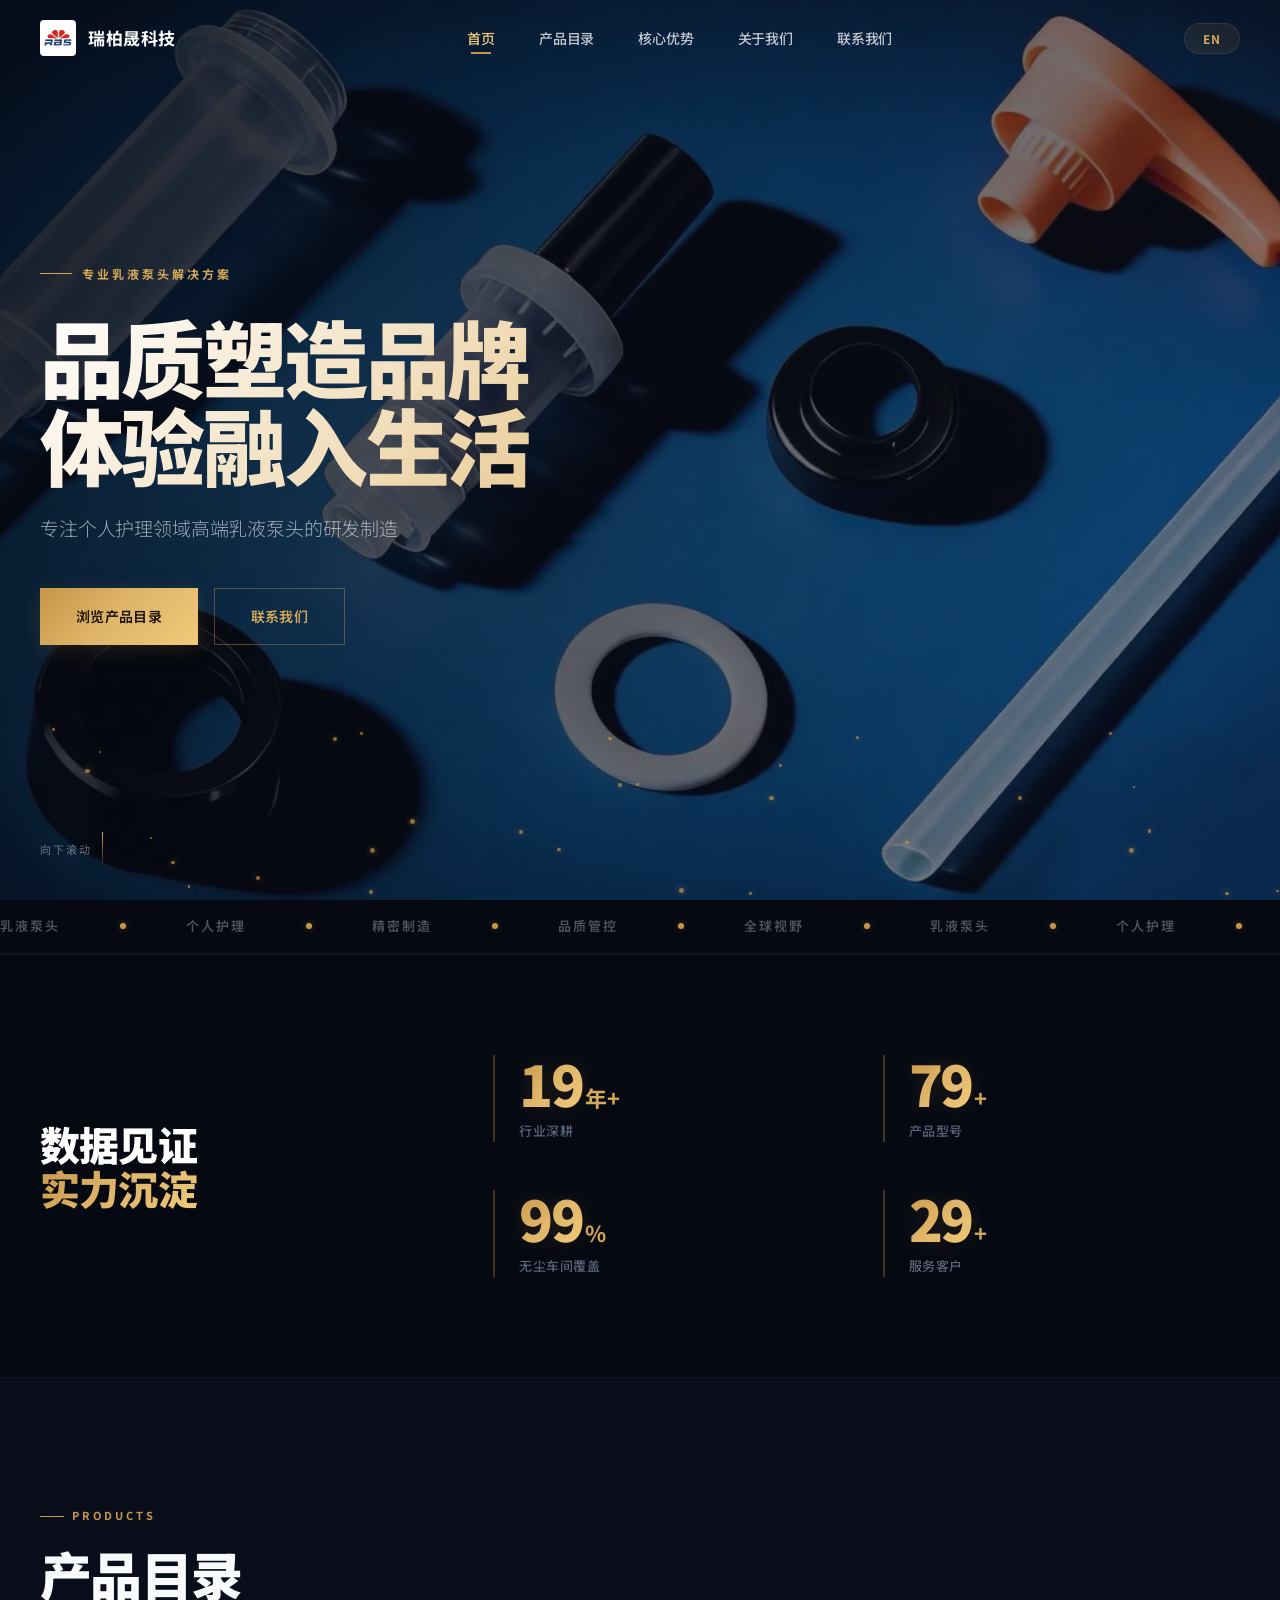
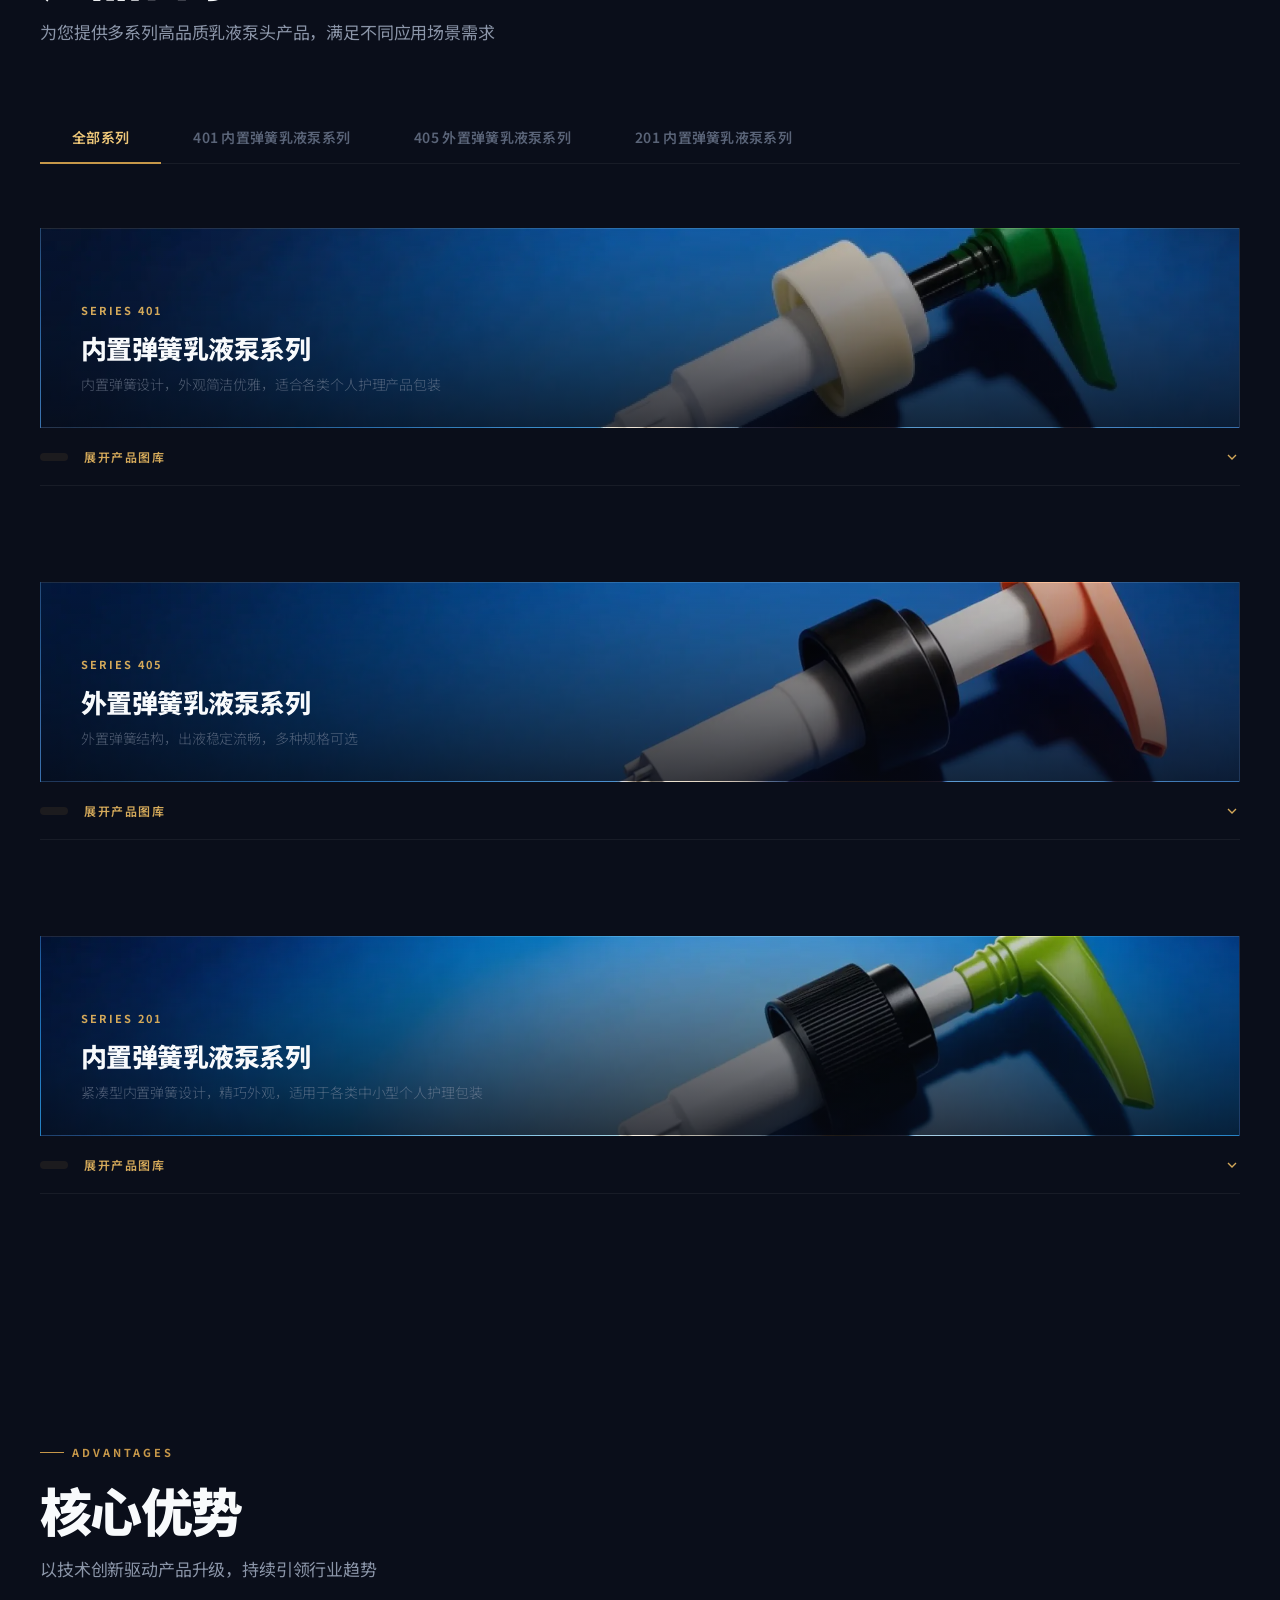
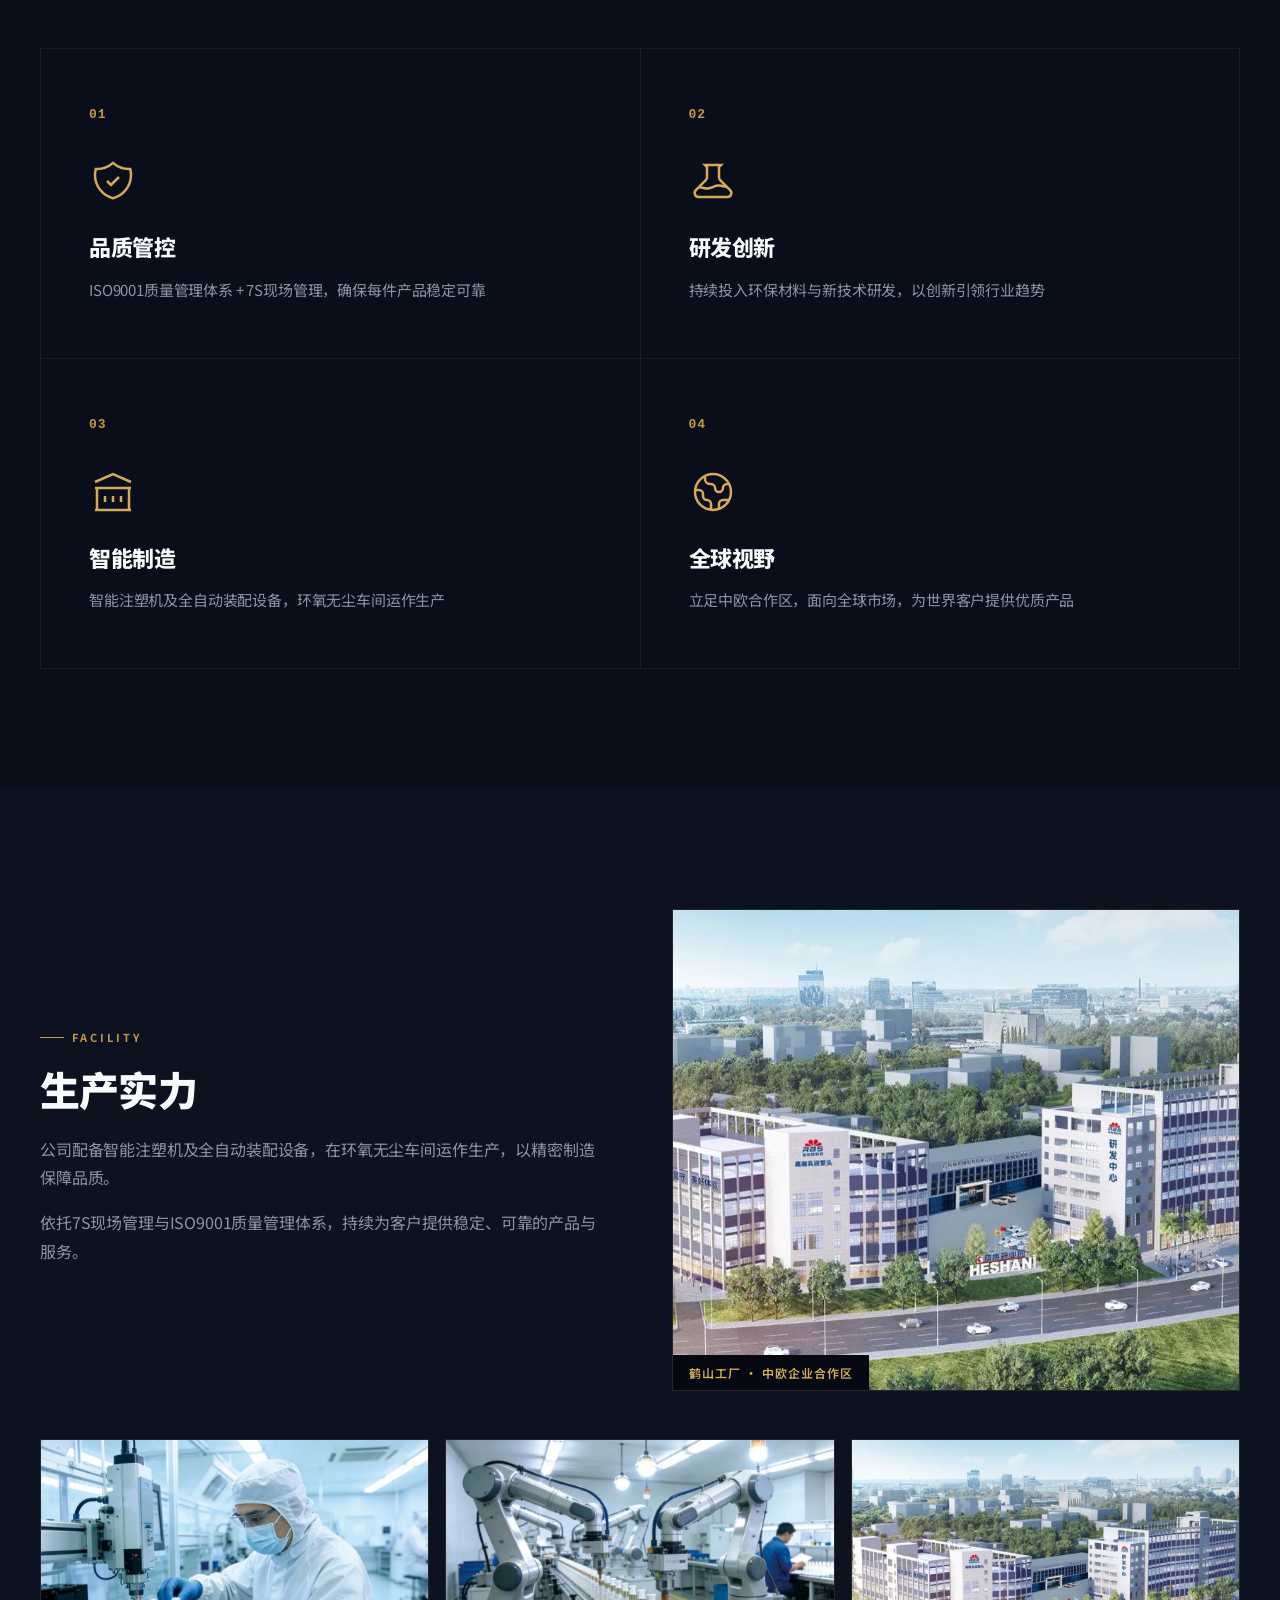
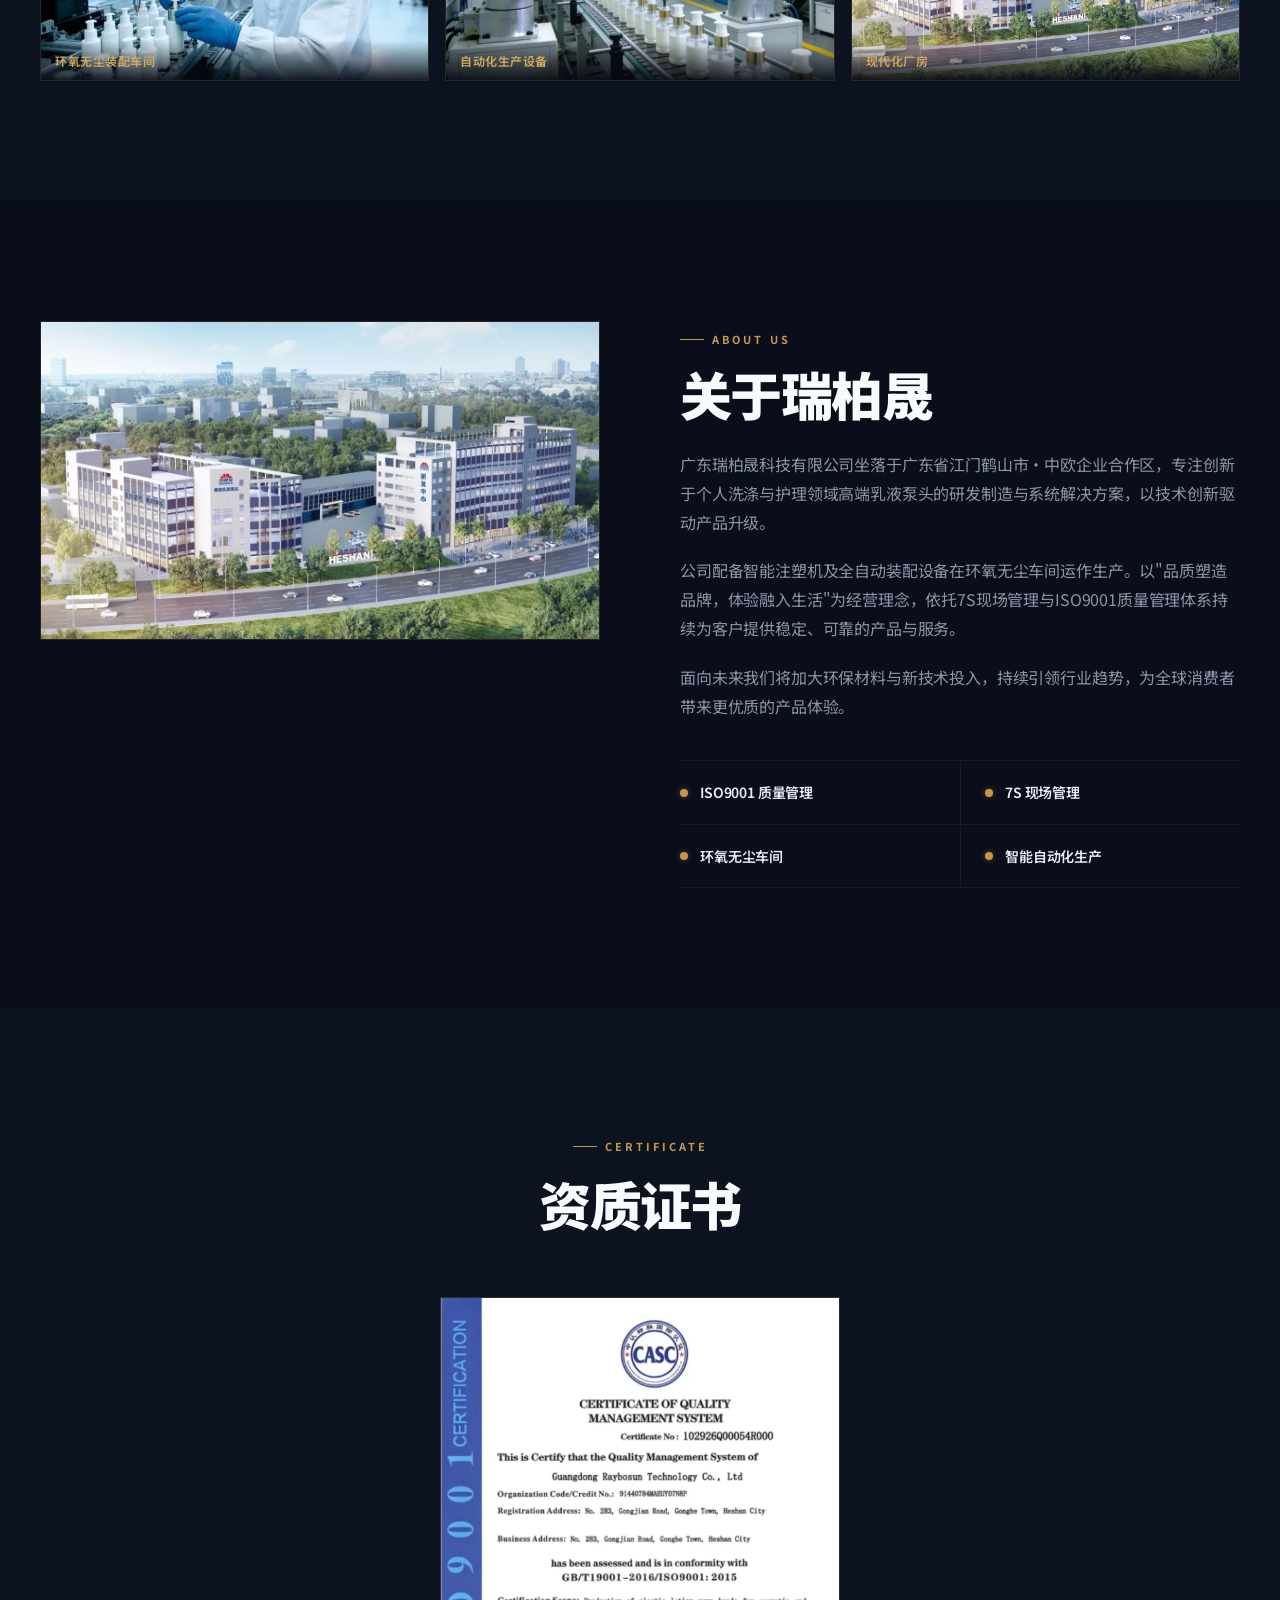
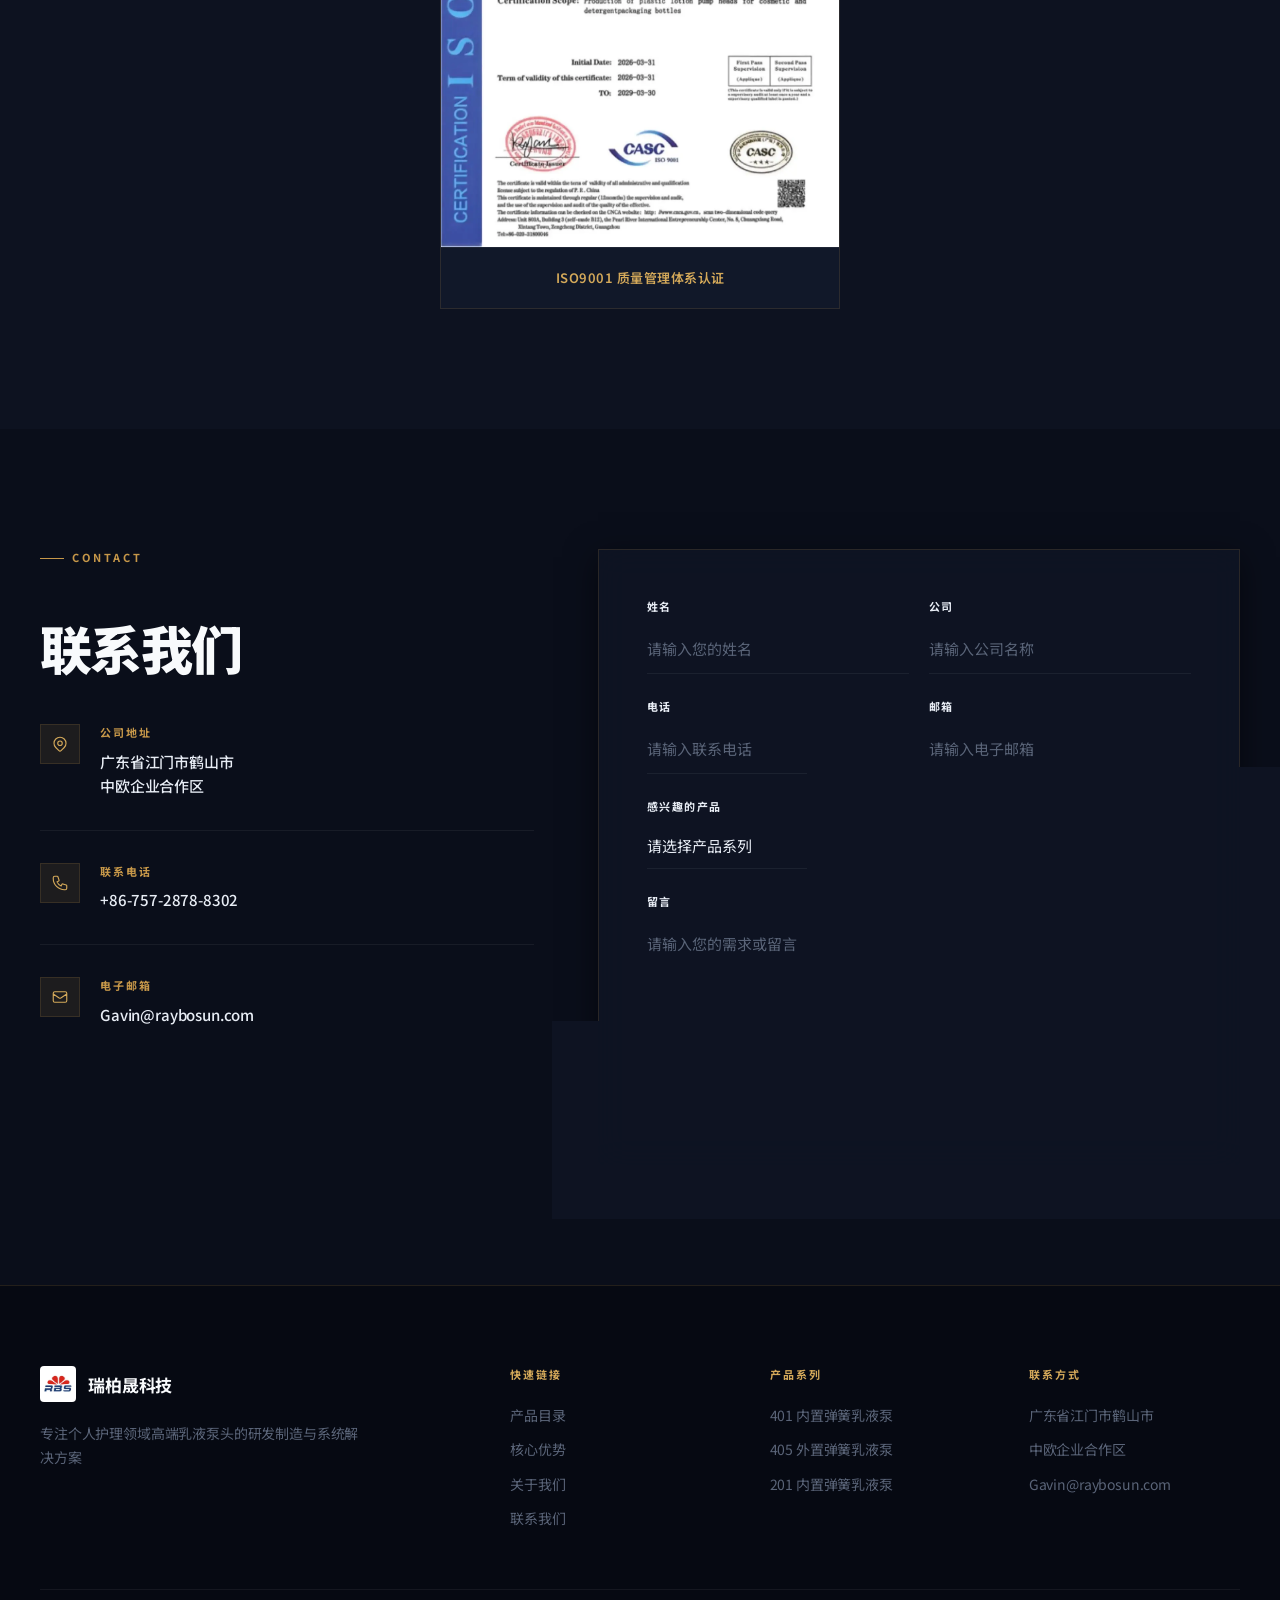
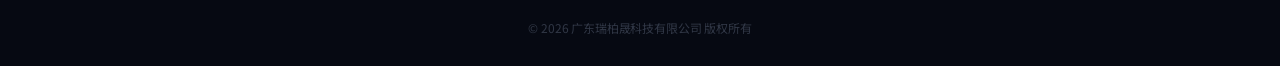
==== commit e47ee23e: "version3: 黑金深色风格 + 布局重构（跑马灯、数据统计前置、2x2优势网格、极简表单）" ====
--- a/index.html
+++ b/index.html
@@ -3,6 +3,7 @@
 <head>
     <meta charset="UTF-8">
     <meta name="viewport" content="width=device-width, initial-scale=1.0">
+    <meta name="theme-color" content="#060912">
     <title>瑞柏晟科技 | 专业乳液泵头制造商</title>
     <link rel="preload" as="image" href="assets/images/banners/hero-bg.webp">
     <link rel="preload" as="image" href="assets/images/logo/logo.webp">
@@ -41,12 +42,9 @@
     <section class="hero" id="hero">
         <div class="hero-bg" style="background-image:url('assets/images/banners/hero-bg.webp')"></div>
         <div class="hero-overlay"></div>
-        <div class="hero-grid-lines"></div>
         <div class="hero-particles" id="heroParticles"></div>
-        <div class="hero-glow hero-glow-1"></div>
-        <div class="hero-glow hero-glow-2"></div>
         <div class="hero-content">
-            <div class="hero-badge" data-i18n="hero_badge">专业乳液泵头解决方案</div>
+            <div class="hero-eyebrow" data-i18n="hero_badge">专业乳液泵头解决方案</div>
             <h1 class="hero-title" data-i18n="hero_title">品质塑造品牌<br>体验融入生活</h1>
             <p class="hero-subtitle" data-i18n="hero_subtitle">专注个人护理领域高端乳液泵头的研发制造</p>
             <div class="hero-buttons">
@@ -55,37 +53,62 @@
             </div>
         </div>
         <div class="hero-scroll">
-            <a href="#products">
-                <div class="scroll-indicator">
-                    <span></span>
-                </div>
-            </a>
-        </div>
-    </section>
+            <span data-i18n="scroll_down">向下滚动</span>
+        </div>
+    </section>
+
+    <!-- Marquee Strip -->
+    <div class="marquee">
+        <div class="marquee-track" id="marqueeTrack">
+            <span class="marquee-item" data-i18n="marquee_1">乳液泵头</span>
+            <span class="marquee-item" data-i18n="marquee_2">个人护理</span>
+            <span class="marquee-item" data-i18n="marquee_3">精密制造</span>
+            <span class="marquee-item" data-i18n="marquee_4">品质管控</span>
+            <span class="marquee-item" data-i18n="marquee_5">全球视野</span>
+            <span class="marquee-item" data-i18n="marquee_1">乳液泵头</span>
+            <span class="marquee-item" data-i18n="marquee_2">个人护理</span>
+            <span class="marquee-item" data-i18n="marquee_3">精密制造</span>
+            <span class="marquee-item" data-i18n="marquee_4">品质管控</span>
+            <span class="marquee-item" data-i18n="marquee_5">全球视野</span>
+        </div>
+    </div>
 
     <!-- Stats Section -->
     <section class="stats">
         <div class="container">
-            <div class="stats-grid">
-                <div class="stat-item" data-aos="fade-up">
-                    <div class="stat-number" data-target="20">0</div>
-                    <div class="stat-unit" data-i18n="stat_unit_years">年+</div>
-                    <div class="stat-label" data-i18n="stat_years">行业深耕</div>
-                </div>
-                <div class="stat-item" data-aos="fade-up" data-aos-delay="100">
-                    <div class="stat-number" data-target="80">0</div>
-                    <div class="stat-unit">+</div>
-                    <div class="stat-label" data-i18n="stat_models">产品型号</div>
-                </div>
-                <div class="stat-item" data-aos="fade-up" data-aos-delay="200">
-                    <div class="stat-number" data-target="100">0</div>
-                    <div class="stat-unit">%</div>
-                    <div class="stat-label" data-i18n="stat_cleanroom">无尘车间覆盖</div>
-                </div>
-                <div class="stat-item" data-aos="fade-up" data-aos-delay="300">
-                    <div class="stat-number" data-target="30">0</div>
-                    <div class="stat-unit">+</div>
-                    <div class="stat-label" data-i18n="stat_clients">服务客户</div>
+            <div class="stats-inner">
+                <div class="stats-intro">
+                    <h2 data-i18n="stats_intro">数据见证<br><em>实力沉淀</em></h2>
+                </div>
+                <div class="stats-grid">
+                    <div class="stat-item">
+                        <div class="stat-number-wrap">
+                            <span class="stat-number" data-target="20">0</span>
+                            <span class="stat-unit" data-i18n="stat_unit_years">年+</span>
+                        </div>
+                        <div class="stat-label" data-i18n="stat_years">行业深耕</div>
+                    </div>
+                    <div class="stat-item">
+                        <div class="stat-number-wrap">
+                            <span class="stat-number" data-target="80">0</span>
+                            <span class="stat-unit">+</span>
+                        </div>
+                        <div class="stat-label" data-i18n="stat_models">产品型号</div>
+                    </div>
+                    <div class="stat-item">
+                        <div class="stat-number-wrap">
+                            <span class="stat-number" data-target="100">0</span>
+                            <span class="stat-unit">%</span>
+                        </div>
+                        <div class="stat-label" data-i18n="stat_cleanroom">无尘车间覆盖</div>
+                    </div>
+                    <div class="stat-item">
+                        <div class="stat-number-wrap">
+                            <span class="stat-number" data-target="30">0</span>
+                            <span class="stat-unit">+</span>
+                        </div>
+                        <div class="stat-label" data-i18n="stat_clients">服务客户</div>
+                    </div>
                 </div>
             </div>
         </div>
@@ -95,16 +118,16 @@
     <section class="products" id="products">
         <div class="container">
             <div class="section-header">
-                <span class="section-tag">PRODUCTS</span>
+                <span class="section-tag" data-i18n="products_tag">PRODUCTS</span>
                 <h2 class="section-title" data-i18n="products_title">产品目录</h2>
                 <p class="section-desc" data-i18n="products_desc">为您提供多系列高品质乳液泵头产品，满足不同应用场景需求</p>
             </div>
 
             <div class="series-filter">
                 <button class="filter-btn active" data-series="all" data-i18n="filter_all">全部系列</button>
-                <button class="filter-btn" data-series="401" data-i18n="filter_401">401 内置乳液泵系列</button>
-                <button class="filter-btn" data-series="405" data-i18n="filter_405">405 外置乳液泵系列</button>
-                <button class="filter-btn" data-series="201" data-i18n="filter_201">201 内置乳液泵系列</button>
+                <button class="filter-btn" data-series="401" data-i18n="filter_401">401 内置弹簧乳液泵系列</button>
+                <button class="filter-btn" data-series="405" data-i18n="filter_405">405 外置弹簧乳液泵系列</button>
+                <button class="filter-btn" data-series="201" data-i18n="filter_201">201 内置弹簧乳液泵系列</button>
             </div>
 
             <!-- 401 Series -->
@@ -112,14 +135,16 @@
                 <div class="series-header lazy-bg" data-bg="assets/images/banners/banner401.webp">
                     <div class="series-header-overlay"></div>
                     <div class="series-header-content">
-                        <span class="series-badge">401</span>
-                        <h3 class="series-title" data-i18n="series_401_title">内置乳液泵系列</h3>
+                        <span class="series-badge">SERIES 401</span>
+                        <h3 class="series-title" data-i18n="series_401_title">内置弹簧乳液泵系列</h3>
                         <p class="series-desc" data-i18n="series_401_desc">内置弹簧设计，外观简洁优雅，适合各类个人护理产品包装</p>
                     </div>
                 </div>
                 <button class="series-toggle" data-target="401">
-                    <span class="series-toggle-text" data-i18n="toggle_expand">展开产品图库</span>
-                    <span class="series-toggle-count"></span>
+                    <div class="series-toggle-left">
+                        <span class="series-toggle-count"></span>
+                        <span class="series-toggle-text" data-i18n="toggle_expand">展开产品图库</span>
+                    </div>
                     <svg class="series-toggle-arrow" viewBox="0 0 24 24" fill="none" stroke="currentColor" stroke-width="2"><path d="M6 9l6 6 6-6"/></svg>
                 </button>
                 <div class="product-grid-wrapper" data-grid="401">
@@ -133,14 +158,16 @@
                 <div class="series-header lazy-bg" data-bg="assets/images/banners/banner405.webp">
                     <div class="series-header-overlay"></div>
                     <div class="series-header-content">
-                        <span class="series-badge">405</span>
-                        <h3 class="series-title" data-i18n="series_405_title">外置乳液泵系列</h3>
+                        <span class="series-badge">SERIES 405</span>
+                        <h3 class="series-title" data-i18n="series_405_title">外置弹簧乳液泵系列</h3>
                         <p class="series-desc" data-i18n="series_405_desc">外置弹簧结构，出液稳定流畅，多种规格可选</p>
                     </div>
                 </div>
                 <button class="series-toggle" data-target="405">
-                    <span class="series-toggle-text" data-i18n="toggle_expand">展开产品图库</span>
-                    <span class="series-toggle-count"></span>
+                    <div class="series-toggle-left">
+                        <span class="series-toggle-count"></span>
+                        <span class="series-toggle-text" data-i18n="toggle_expand">展开产品图库</span>
+                    </div>
                     <svg class="series-toggle-arrow" viewBox="0 0 24 24" fill="none" stroke="currentColor" stroke-width="2"><path d="M6 9l6 6 6-6"/></svg>
                 </button>
                 <div class="product-grid-wrapper" data-grid="405">
@@ -154,14 +181,16 @@
                 <div class="series-header lazy-bg" data-bg="assets/images/banners/banner201.webp">
                     <div class="series-header-overlay"></div>
                     <div class="series-header-content">
-                        <span class="series-badge">201</span>
-                        <h3 class="series-title" data-i18n="series_201_title">内置乳液泵系列</h3>
+                        <span class="series-badge">SERIES 201</span>
+                        <h3 class="series-title" data-i18n="series_201_title">内置弹簧乳液泵系列</h3>
                         <p class="series-desc" data-i18n="series_201_desc">紧凑型内置弹簧设计，精巧外观，适用于各类中小型个人护理包装</p>
                     </div>
                 </div>
                 <button class="series-toggle" data-target="201">
-                    <span class="series-toggle-text" data-i18n="toggle_expand">展开产品图库</span>
-                    <span class="series-toggle-count"></span>
+                    <div class="series-toggle-left">
+                        <span class="series-toggle-count"></span>
+                        <span class="series-toggle-text" data-i18n="toggle_expand">展开产品图库</span>
+                    </div>
                     <svg class="series-toggle-arrow" viewBox="0 0 24 24" fill="none" stroke="currentColor" stroke-width="2"><path d="M6 9l6 6 6-6"/></svg>
                 </button>
                 <div class="product-grid-wrapper" data-grid="201">
@@ -176,35 +205,39 @@
     <section class="advantages" id="advantages">
         <div class="container">
             <div class="section-header">
-                <span class="section-tag">ADVANTAGES</span>
+                <span class="section-tag" data-i18n="adv_tag">ADVANTAGES</span>
                 <h2 class="section-title" data-i18n="adv_title">核心优势</h2>
                 <p class="section-desc" data-i18n="adv_desc">以技术创新驱动产品升级，持续引领行业趋势</p>
             </div>
             <div class="advantages-grid">
                 <div class="advantage-card">
+                    <div class="advantage-num">01</div>
                     <div class="advantage-icon">
-                        <svg viewBox="0 0 24 24" fill="none" stroke="currentColor" stroke-width="1.5"><path d="M9 12l2 2 4-4m5.618-4.016A11.955 11.955 0 0112 2.944a11.955 11.955 0 01-8.618 3.04A12.02 12.02 0 003 9c0 5.591 3.824 10.29 9 11.622 5.176-1.332 9-6.03 9-11.622 0-1.042-.133-2.052-.382-3.016z"/></svg>
+                        <svg viewBox="0 0 24 24" fill="none" stroke="currentColor" stroke-width="1.25"><path d="M9 12l2 2 4-4m5.618-4.016A11.955 11.955 0 0112 2.944a11.955 11.955 0 01-8.618 3.04A12.02 12.02 0 003 9c0 5.591 3.824 10.29 9 11.622 5.176-1.332 9-6.03 9-11.622 0-1.042-.133-2.052-.382-3.016z"/></svg>
                     </div>
                     <h3 data-i18n="adv_q1_title">品质管控</h3>
                     <p data-i18n="adv_q1_desc">ISO9001质量管理体系 + 7S现场管理，确保每件产品稳定可靠</p>
                 </div>
                 <div class="advantage-card">
+                    <div class="advantage-num">02</div>
                     <div class="advantage-icon">
-                        <svg viewBox="0 0 24 24" fill="none" stroke="currentColor" stroke-width="1.5"><path d="M19.428 15.428a2 2 0 00-1.022-.547l-2.387-.477a6 6 0 00-3.86.517l-.318.158a6 6 0 01-3.86.517L6.05 15.21a2 2 0 00-1.806.547M8 4h8l-1 1v5.172a2 2 0 00.586 1.414l5 5c1.26 1.26.367 3.414-1.415 3.414H4.828c-1.782 0-2.674-2.154-1.414-3.414l5-5A2 2 0 009 10.172V5L8 4z"/></svg>
+                        <svg viewBox="0 0 24 24" fill="none" stroke="currentColor" stroke-width="1.25"><path d="M19.428 15.428a2 2 0 00-1.022-.547l-2.387-.477a6 6 0 00-3.86.517l-.318.158a6 6 0 01-3.86.517L6.05 15.21a2 2 0 00-1.806.547M8 4h8l-1 1v5.172a2 2 0 00.586 1.414l5 5c1.26 1.26.367 3.414-1.415 3.414H4.828c-1.782 0-2.674-2.154-1.414-3.414l5-5A2 2 0 009 10.172V5L8 4z"/></svg>
                     </div>
                     <h3 data-i18n="adv_q2_title">研发创新</h3>
                     <p data-i18n="adv_q2_desc">持续投入环保材料与新技术研发，以创新引领行业趋势</p>
                 </div>
                 <div class="advantage-card">
+                    <div class="advantage-num">03</div>
                     <div class="advantage-icon">
-                        <svg viewBox="0 0 24 24" fill="none" stroke="currentColor" stroke-width="1.5"><path d="M8 14v3m4-3v3m4-3v3M3 21h18M3 10h18M3 7l9-4 9 4M4 10h16v11H4V10z"/></svg>
+                        <svg viewBox="0 0 24 24" fill="none" stroke="currentColor" stroke-width="1.25"><path d="M8 14v3m4-3v3m4-3v3M3 21h18M3 10h18M3 7l9-4 9 4M4 10h16v11H4V10z"/></svg>
                     </div>
                     <h3 data-i18n="adv_q3_title">智能制造</h3>
                     <p data-i18n="adv_q3_desc">智能注塑机及全自动装配设备，环氧无尘车间运作生产</p>
                 </div>
                 <div class="advantage-card">
+                    <div class="advantage-num">04</div>
                     <div class="advantage-icon">
-                        <svg viewBox="0 0 24 24" fill="none" stroke="currentColor" stroke-width="1.5"><path d="M3.055 11H5a2 2 0 012 2v1a2 2 0 002 2 2 2 0 012 2v2.945M8 3.935V5.5A2.5 2.5 0 0010.5 8h.5a2 2 0 012 2 2 2 0 104 0 2 2 0 012-2h1.064M15 20.488V18a2 2 0 012-2h3.064M21 12a9 9 0 11-18 0 9 9 0 0118 0z"/></svg>
+                        <svg viewBox="0 0 24 24" fill="none" stroke="currentColor" stroke-width="1.25"><path d="M3.055 11H5a2 2 0 012 2v1a2 2 0 002 2 2 2 0 012 2v2.945M8 3.935V5.5A2.5 2.5 0 0010.5 8h.5a2 2 0 012 2 2 2 0 104 0 2 2 0 012-2h1.064M15 20.488V18a2 2 0 012-2h3.064M21 12a9 9 0 11-18 0 9 9 0 0118 0z"/></svg>
                     </div>
                     <h3 data-i18n="adv_q4_title">全球视野</h3>
                     <p data-i18n="adv_q4_desc">立足中欧合作区，面向全球市场，为世界客户提供优质产品</p>
@@ -216,24 +249,30 @@
     <!-- Factory Section -->
     <section class="factory" id="factory">
         <div class="container">
-            <div class="section-header">
-                <span class="section-tag">FACILITY</span>
-                <h2 class="section-title" data-i18n="factory_title">生产实力</h2>
-            </div>
-            <div class="factory-grid">
+            <div class="factory-layout">
+                <div class="factory-text">
+                    <span class="section-tag" data-i18n="factory_tag">FACILITY</span>
+                    <h2 data-i18n="factory_title">生产实力</h2>
+                    <p data-i18n="factory_p1">公司配备智能注塑机及全自动装配设备，在环氧无尘车间运作生产，以精密制造保障品质。</p>
+                    <p data-i18n="factory_p2">依托7S现场管理与ISO9001质量管理体系，持续为客户提供稳定、可靠的产品与服务。</p>
+                </div>
                 <div class="factory-main">
                     <picture><source srcset="assets/images/factory/factory.webp" type="image/webp"><img src="assets/images/factory/factory.jpg" alt="鹤山工厂" loading="lazy"></picture>
                     <div class="factory-caption" data-i18n="factory_main_caption">鹤山工厂 · 中欧企业合作区</div>
                 </div>
-                <div class="factory-side">
-                    <div class="factory-card">
-                        <picture><source srcset="assets/images/factory/cleanroom.webp" type="image/webp"><img src="assets/images/factory/cleanroom.jpg" alt="无尘装配车间" loading="lazy"></picture>
-                        <div class="factory-card-caption" data-i18n="factory_cleanroom_caption">环氧无尘装配车间</div>
-                    </div>
-                    <div class="factory-card">
-                        <picture><source srcset="assets/images/factory/equipment.webp" type="image/webp"><img src="assets/images/factory/equipment.jpg" alt="生产设备" loading="lazy"></picture>
-                        <div class="factory-card-caption" data-i18n="factory_equipment_caption">自动化生产设备</div>
-                    </div>
+            </div>
+            <div class="factory-side">
+                <div class="factory-card">
+                    <picture><source srcset="assets/images/factory/cleanroom.webp" type="image/webp"><img src="assets/images/factory/cleanroom.jpg" alt="无尘装配车间" loading="lazy"></picture>
+                    <div class="factory-card-caption" data-i18n="factory_cleanroom_caption">环氧无尘装配车间</div>
+                </div>
+                <div class="factory-card">
+                    <picture><source srcset="assets/images/factory/equipment.webp" type="image/webp"><img src="assets/images/factory/equipment.jpg" alt="生产设备" loading="lazy"></picture>
+                    <div class="factory-card-caption" data-i18n="factory_equipment_caption">自动化生产设备</div>
+                </div>
+                <div class="factory-card">
+                    <picture><source srcset="assets/images/factory/factory.webp" type="image/webp"><img src="assets/images/factory/factory.jpg" alt="工厂外景" loading="lazy"></picture>
+                    <div class="factory-card-caption" data-i18n="factory_exterior_caption">现代化厂房</div>
                 </div>
             </div>
         </div>
@@ -245,10 +284,9 @@
             <div class="about-grid">
                 <div class="about-image">
                     <picture><source srcset="assets/images/factory/factory.webp" type="image/webp"><img src="assets/images/factory/factory.jpg" alt="瑞柏晟科技" loading="lazy"></picture>
-                    <div class="about-image-decoration"></div>
                 </div>
                 <div class="about-content">
-                    <span class="section-tag">ABOUT US</span>
+                    <span class="section-tag" data-i18n="about_tag">ABOUT US</span>
                     <h2 class="section-title" data-i18n="about_title">关于瑞柏晟</h2>
                     <p class="about-text" data-i18n="about_p1">
                         广东瑞柏晟科技有限公司坐落于广东省江门鹤山市·中欧企业合作区，专注创新于个人洗涤与护理领域高端乳液泵头的研发制造与系统解决方案，以技术创新驱动产品升级。
@@ -261,19 +299,19 @@
                     </p>
                     <div class="about-features">
                         <div class="about-feature">
-                            <div class="feature-icon">✓</div>
+                            <div class="feature-icon"></div>
                             <span data-i18n="about_f1">ISO9001 质量管理</span>
                         </div>
                         <div class="about-feature">
-                            <div class="feature-icon">✓</div>
+                            <div class="feature-icon"></div>
                             <span data-i18n="about_f2">7S 现场管理</span>
                         </div>
                         <div class="about-feature">
-                            <div class="feature-icon">✓</div>
+                            <div class="feature-icon"></div>
                             <span data-i18n="about_f3">环氧无尘车间</span>
                         </div>
                         <div class="about-feature">
-                            <div class="feature-icon">✓</div>
+                            <div class="feature-icon"></div>
                             <span data-i18n="about_f4">智能自动化生产</span>
                         </div>
                     </div>
@@ -285,8 +323,8 @@
     <!-- Cert Section -->
     <section class="cert" id="cert">
         <div class="container">
-            <div class="section-header">
-                <span class="section-tag">CERTIFICATE</span>
+            <div class="section-header centered">
+                <span class="section-tag" data-i18n="cert_tag">CERTIFICATE</span>
                 <h2 class="section-title" data-i18n="cert_title">资质证书</h2>
             </div>
             <div class="cert-grid">
@@ -301,13 +339,10 @@
     <!-- Contact Section -->
     <section class="contact" id="contact">
         <div class="container">
-            <div class="section-header">
-                <span class="section-tag">CONTACT</span>
-                <h2 class="section-title" data-i18n="contact_title">联系我们</h2>
-                <p class="section-desc" data-i18n="contact_desc">期待与您的合作，欢迎随时联系我们</p>
-            </div>
             <div class="contact-grid">
                 <div class="contact-info">
+                    <span class="section-tag" data-i18n="contact_tag">CONTACT</span>
+                    <h2 class="section-title" data-i18n="contact_title">联系我们</h2>
                     <div class="contact-card">
                         <div class="contact-icon">
                             <svg viewBox="0 0 24 24" fill="none" stroke="currentColor" stroke-width="1.5"><path d="M17.657 16.657L13.414 20.9a1.998 1.998 0 01-2.827 0l-4.244-4.243a8 8 0 1111.314 0z"/><path d="M15 11a3 3 0 11-6 0 3 3 0 016 0z"/></svg>
@@ -362,9 +397,9 @@
                             <label data-i18n="form_product">感兴趣的产品</label>
                             <select name="user_product">
                                 <option value="" data-i18n="form_select_ph">请选择产品系列</option>
-                                <option value="401" data-i18n="filter_401">401 内置乳液泵系列</option>
-                                <option value="405" data-i18n="filter_405">405 外置乳液泵系列</option>
-                                <option value="201" data-i18n="filter_201">201 内置乳液泵系列</option>
+                                <option value="401" data-i18n="filter_401">401 内置弹簧乳液泵系列</option>
+                                <option value="405" data-i18n="filter_405">405 外置弹簧乳液泵系列</option>
+                                <option value="201" data-i18n="filter_201">201 内置弹簧乳液泵系列</option>
                                 <option value="all" data-i18n="filter_all">全部系列</option>
                             </select>
                         </div>
@@ -372,7 +407,7 @@
                             <label data-i18n="form_message">留言</label>
                             <textarea rows="4" name="user_message" data-i18n-placeholder="form_message_ph" placeholder="请输入您的需求或留言"></textarea>
                         </div>
-                        <button type="submit" class="btn btn-primary btn-full" data-i18n="form_submit">提交询盘</button>
+                        <button type="submit" class="btn btn-dark btn-full" data-i18n="form_submit">提交询盘</button>
                     </form>
                 </div>
             </div>
@@ -402,9 +437,9 @@
                 <div class="footer-links">
                     <h4 data-i18n="footer_product_series">产品系列</h4>
                     <ul>
-                        <li><a href="#products" data-i18n="footer_401">401 内置乳液泵</a></li>
-                        <li><a href="#products" data-i18n="footer_405">405 外置乳液泵</a></li>
-                        <li><a href="#products" data-i18n="footer_201">201 内置乳液泵</a></li>
+                        <li><a href="#products" data-i18n="footer_401">401 内置弹簧乳液泵</a></li>
+                        <li><a href="#products" data-i18n="footer_405">405 外置弹簧乳液泵</a></li>
+                        <li><a href="#products" data-i18n="footer_201">201 内置弹簧乳液泵</a></li>
                     </ul>
                 </div>
                 <div class="footer-links">
--- a/assets/css/style.css
+++ b/assets/css/style.css
@@ -1,23 +1,38 @@
 :root {
-    --primary: #0A2647;
-    --primary-light: #144272;
-    --accent: #2C74B3;
-    --accent-light: #205295;
+    --bg: #0A0E1A;
+    --bg-soft: #0D1220;
+    --bg-darker: #060912;
+    --bg-card: #111829;
+    --bg-glass: rgba(17, 24, 41, 0.6);
+    --bg-glass-hover: rgba(22, 30, 50, 0.75);
+
     --gold: #C69749;
     --gold-light: #D4A95A;
-    --bg: #FFFFFF;
-    --bg-alt: #F8FAFC;
-    --bg-dark: #0A2647;
-    --text: #1E293B;
-    --text-light: #64748B;
+    --gold-bright: #F0C97A;
+    --gold-pale: rgba(198, 151, 73, 0.1);
+    --gold-glow: rgba(198, 151, 73, 0.15);
+    --gold-glow-strong: rgba(198, 151, 73, 0.4);
+
+    --gradient-gold: linear-gradient(135deg, #C69749, #E0B66A, #F0C97A);
+
+    --text: #E8EDF5;
+    --text-light: #8B95A8;
+    --text-dim: #5A6478;
     --text-white: #F8FAFC;
-    --border: #E2E8F0;
-    --shadow: 0 4px 6px -1px rgba(0,0,0,0.1), 0 2px 4px -2px rgba(0,0,0,0.1);
-    --shadow-lg: 0 10px 15px -3px rgba(0,0,0,0.1), 0 4px 6px -4px rgba(0,0,0,0.1);
-    --shadow-xl: 0 20px 25px -5px rgba(0,0,0,0.1), 0 8px 10px -6px rgba(0,0,0,0.1);
-    --radius: 12px;
-    --radius-sm: 8px;
-    --transition: 0.3s cubic-bezier(0.4, 0, 0.2, 1);
+
+    --line: rgba(255, 255, 255, 0.06);
+    --line-gold: rgba(198, 151, 73, 0.15);
+    --line-gold-hover: rgba(198, 151, 73, 0.4);
+
+    --shadow: 0 4px 20px rgba(0, 0, 0, 0.4);
+    --shadow-lg: 0 8px 30px rgba(0, 0, 0, 0.5);
+    --shadow-gold: 0 4px 20px rgba(198, 151, 73, 0.15);
+    --shadow-gold-lg: 0 8px 40px rgba(198, 151, 73, 0.25);
+
+    --radius: 4px;
+    --radius-lg: 8px;
+    --transition: 0.4s cubic-bezier(0.16, 1, 0.3, 1);
+    --ease-out: cubic-bezier(0.16, 1, 0.3, 1);
 }
 
 * {
@@ -29,6 +44,7 @@
 html {
     scroll-behavior: smooth;
     scroll-padding-top: 80px;
+    font-size: 16px;
 }
 
 body {
@@ -37,12 +53,24 @@
     background: var(--bg);
     line-height: 1.6;
     overflow-x: hidden;
-}
+    -webkit-font-smoothing: antialiased;
+    letter-spacing: -0.01em;
+}
+
+::selection {
+    background: var(--gold);
+    color: var(--bg);
+}
+
+::-webkit-scrollbar { width: 6px; }
+::-webkit-scrollbar-track { background: var(--bg-darker); }
+::-webkit-scrollbar-thumb { background: rgba(198, 151, 73, 0.3); border-radius: 3px; }
+::-webkit-scrollbar-thumb:hover { background: rgba(198, 151, 73, 0.5); }
 
 .container {
-    max-width: 1280px;
+    max-width: 1320px;
     margin: 0 auto;
-    padding: 0 24px;
+    padding: 0 40px;
 }
 
 /* ========== NAVBAR ========== */
@@ -52,23 +80,25 @@
     left: 0;
     right: 0;
     z-index: 1000;
-    padding: 16px 0;
+    padding: 20px 0;
     transition: var(--transition);
     background: transparent;
+    border-bottom: 1px solid transparent;
 }
 
 .navbar.scrolled {
-    background: rgba(255,255,255,0.95);
+    background: rgba(6, 9, 18, 0.85);
     backdrop-filter: blur(20px);
     -webkit-backdrop-filter: blur(20px);
-    padding: 8px 0;
-    box-shadow: 0 1px 3px rgba(0,0,0,0.1);
+    padding: 14px 0;
+    border-bottom: 1px solid var(--line-gold);
+    box-shadow: 0 4px 20px rgba(0, 0, 0, 0.3);
 }
 
 .nav-container {
-    max-width: 1280px;
+    max-width: 1320px;
     margin: 0 auto;
-    padding: 0 24px;
+    padding: 0 40px;
     display: flex;
     align-items: center;
     justify-content: space-between;
@@ -84,75 +114,76 @@
 }
 
 .navbar.scrolled .nav-logo {
-    color: var(--primary);
+    color: var(--gold-bright);
+}
+
+.nav-logo picture,
+.nav-logo picture img {
+    display: flex;
+    width: 36px;
+    height: 36px;
+    border-radius: var(--radius);
+    object-fit: cover;
 }
 
 .logo-img {
-    width: 42px;
-    height: 42px;
-    border-radius: 8px;
+    width: 36px;
+    height: 36px;
+    border-radius: var(--radius);
     object-fit: cover;
-    border: 2px solid rgba(255,255,255,0.3);
-    transition: var(--transition);
-}
-
-.nav-logo picture {
-    display: flex;
-}
-
-.nav-logo picture img {
-    width: 42px;
-    height: 42px;
-    border-radius: 8px;
-    object-fit: cover;
-    border: 2px solid rgba(255,255,255,0.3);
-    transition: var(--transition);
-}
-
-.navbar.scrolled .nav-logo picture img {
-    border-color: var(--border);
-}
-
-.navbar.scrolled .logo-img {
-    border-color: var(--border);
 }
 
 .logo-text {
-    font-size: 18px;
+    font-size: 17px;
     font-weight: 700;
-    letter-spacing: 1px;
+    letter-spacing: 0.5px;
 }
 
 .nav-menu {
     display: flex;
     list-style: none;
-    gap: 8px;
+    gap: 4px;
 }
 
 .nav-link {
     text-decoration: none;
-    color: rgba(255,255,255,0.85);
-    padding: 8px 18px;
-    border-radius: 100px;
+    color: rgba(255, 255, 255, 0.75);
+    padding: 8px 20px;
     font-size: 14px;
     font-weight: 500;
     transition: var(--transition);
+    position: relative;
 }
 
 .nav-link:hover,
 .nav-link.active {
-    color: white;
-    background: rgba(255,255,255,0.15);
+    color: var(--gold-bright);
+}
+
+.nav-link::after {
+    content: '';
+    position: absolute;
+    bottom: 2px;
+    left: 50%;
+    transform: translateX(-50%);
+    width: 0;
+    height: 2px;
+    background: var(--gold);
+    transition: width 0.3s var(--ease-out);
+}
+
+.nav-link:hover::after,
+.nav-link.active::after {
+    width: 20px;
 }
 
 .navbar.scrolled .nav-link {
-    color: var(--text);
+    color: var(--text-light);
 }
 
 .navbar.scrolled .nav-link:hover,
 .navbar.scrolled .nav-link.active {
-    color: var(--accent);
-    background: rgba(44,116,179,0.08);
+    color: var(--gold-bright);
 }
 
 .nav-toggle {
@@ -168,46 +199,34 @@
 .nav-actions {
     display: flex;
     align-items: center;
-    gap: 8px;
+    gap: 12px;
 }
 
 .lang-toggle {
-    background: rgba(255,255,255,0.12);
-    border: 1px solid rgba(255,255,255,0.3);
-    color: white;
-    padding: 6px 16px;
+    background: rgba(198, 151, 73, 0.1);
+    border: 1px solid var(--line-gold);
+    color: var(--gold-light);
+    padding: 6px 18px;
     border-radius: 100px;
-    font-size: 13px;
-    font-weight: 600;
+    font-size: 12px;
+    font-weight: 700;
     cursor: pointer;
     transition: var(--transition);
     font-family: inherit;
     letter-spacing: 1px;
-    white-space: nowrap;
 }
 
 .lang-toggle:hover {
-    background: rgba(255,255,255,0.2);
-    border-color: rgba(255,255,255,0.5);
-}
-
-.navbar.scrolled .lang-toggle {
-    background: rgba(44,116,179,0.08);
-    border-color: var(--accent);
-    color: var(--accent);
-}
-
-.navbar.scrolled .lang-toggle:hover {
-    background: var(--accent);
-    color: white;
+    background: rgba(198, 151, 73, 0.2);
+    border-color: var(--line-gold-hover);
+    box-shadow: 0 0 12px var(--gold-glow);
 }
 
 .nav-toggle span {
     display: block;
-    width: 24px;
+    width: 22px;
     height: 2px;
     background: white;
-    border-radius: 2px;
     transition: var(--transition);
 }
 
@@ -219,10 +238,9 @@
 .hero {
     position: relative;
     height: 100vh;
-    min-height: 600px;
-    display: flex;
-    align-items: center;
-    justify-content: center;
+    min-height: 620px;
+    display: flex;
+    align-items: center;
     overflow: hidden;
 }
 
@@ -237,23 +255,25 @@
 
 @keyframes heroZoom {
     0% { transform: scale(1.05); }
-    100% { transform: scale(1.12); }
+    100% { transform: scale(1.14); }
 }
 
 .hero-overlay {
     position: absolute;
     inset: 0;
-    background: linear-gradient(135deg, rgba(10,38,71,0.92) 0%, rgba(20,66,114,0.8) 40%, rgba(44,116,179,0.65) 100%);
+    background: linear-gradient(105deg, rgba(6, 9, 18, 0.88) 0%, rgba(10, 14, 26, 0.65) 50%, rgba(17, 24, 41, 0.45) 100%);
 }
 
 .hero-grid-lines {
     position: absolute;
     inset: 0;
     background-image:
-        linear-gradient(rgba(255,255,255,0.03) 1px, transparent 1px),
-        linear-gradient(90deg, rgba(255,255,255,0.03) 1px, transparent 1px);
-    background-size: 80px 80px;
+        linear-gradient(rgba(198, 151, 73, 0.03) 1px, transparent 1px),
+        linear-gradient(90deg, rgba(198, 151, 73, 0.03) 1px, transparent 1px);
+    background-size: 60px 60px;
     z-index: 1;
+    mask-image: radial-gradient(ellipse at center, black 30%, transparent 80%);
+    -webkit-mask-image: radial-gradient(ellipse at center, black 30%, transparent 80%);
 }
 
 .hero-particles {
@@ -267,95 +287,112 @@
     position: absolute;
     width: 3px;
     height: 3px;
-    background: rgba(198,151,73,0.6);
+    background: rgba(198, 151, 73, 0.7);
     border-radius: 50%;
+    box-shadow: 0 0 6px rgba(198, 151, 73, 0.5);
     animation: particleFloat linear infinite;
 }
 
 @keyframes particleFloat {
-    0% { transform: translateY(0) translateX(0); opacity: 0; }
+    0% { transform: translateY(0); opacity: 0; }
     10% { opacity: 1; }
     90% { opacity: 1; }
-    100% { transform: translateY(-100vh) translateX(40px); opacity: 0; }
+    100% { transform: translateY(-100vh); opacity: 0; }
 }
 
 .hero-glow {
     position: absolute;
     border-radius: 50%;
-    filter: blur(80px);
+    filter: blur(90px);
     z-index: 1;
     pointer-events: none;
 }
 
 .hero-glow-1 {
-    width: 400px;
-    height: 400px;
-    background: rgba(44,116,179,0.15);
-    top: 10%;
-    right: 10%;
+    width: 500px;
+    height: 500px;
+    background: rgba(198, 151, 73, 0.1);
+    top: 5%;
+    right: 5%;
     animation: glowPulse 6s ease-in-out infinite alternate;
 }
 
-.hero-glow-2 {
-    width: 300px;
-    height: 300px;
-    background: rgba(198,151,73,0.1);
-    bottom: 15%;
-    left: 5%;
-    animation: glowPulse 8s ease-in-out infinite alternate-reverse;
-}
-
 @keyframes glowPulse {
-    0% { transform: scale(1); opacity: 0.6; }
+    0% { transform: scale(1); opacity: 0.5; }
     100% { transform: scale(1.3); opacity: 1; }
 }
 
 .hero-content {
     position: relative;
     z-index: 2;
-    text-align: center;
     color: white;
-    padding: 0 24px;
-    max-width: 800px;
-}
-
-.hero-badge {
-    display: inline-block;
-    background: rgba(255,255,255,0.12);
-    backdrop-filter: blur(10px);
-    border: 1px solid rgba(255,255,255,0.2);
-    padding: 8px 24px;
-    border-radius: 100px;
-    font-size: 14px;
-    font-weight: 500;
+    padding: 0 40px;
+    max-width: 1320px;
+    margin: 0 auto;
+    width: 100%;
+}
+
+.hero-eyebrow {
+    display: inline-flex;
+    align-items: center;
+    gap: 10px;
+    font-size: 12px;
+    font-weight: 700;
+    letter-spacing: 3px;
+    text-transform: uppercase;
+    color: var(--gold-light);
     margin-bottom: 28px;
-    letter-spacing: 2px;
+}
+
+.hero-eyebrow::before {
+    content: '';
+    width: 32px;
+    height: 1px;
+    background: var(--gold-light);
 }
 
 .hero-title {
-    font-size: clamp(36px, 6vw, 64px);
+    font-size: clamp(40px, 7vw, 84px);
     font-weight: 900;
-    line-height: 1.15;
-    margin-bottom: 20px;
-    letter-spacing: -1px;
+    line-height: 1.05;
+    letter-spacing: -0.03em;
+    margin-bottom: 24px;
+    max-width: 900px;
+    background: linear-gradient(135deg, #FFFFFF 0%, #E0B66A 50%, #FFFFFF 100%);
+    background-size: 200% auto;
+    -webkit-background-clip: text;
+    background-clip: text;
+    -webkit-text-fill-color: transparent;
+    animation: shimmerText 6s linear infinite;
+}
+
+@keyframes shimmerText {
+    0% { background-position: 0% center; }
+    100% { background-position: 200% center; }
 }
 
 html[lang="en"] .hero-title {
-    font-size: clamp(28px, 4.5vw, 52px);
+    font-size: clamp(32px, 5.5vw, 64px);
+}
+
+.hero-title em {
+    font-style: normal;
+    color: var(--gold-light);
 }
 
 .hero-subtitle {
-    font-size: clamp(16px, 2vw, 20px);
+    font-size: clamp(16px, 1.6vw, 19px);
     font-weight: 300;
-    opacity: 0.85;
-    margin-bottom: 40px;
-    line-height: 1.6;
+    opacity: 0.65;
+    margin-bottom: 44px;
+    line-height: 1.7;
+    max-width: 480px;
+    color: var(--text);
 }
 
 .hero-buttons {
     display: flex;
     gap: 16px;
-    justify-content: center;
     flex-wrap: wrap;
 }
 
@@ -363,187 +400,230 @@
     display: inline-flex;
     align-items: center;
     justify-content: center;
-    padding: 14px 36px;
-    border-radius: 100px;
-    font-size: 15px;
+    padding: 16px 36px;
+    font-size: 14px;
     font-weight: 600;
     text-decoration: none;
     transition: var(--transition);
     cursor: pointer;
     border: none;
     font-family: inherit;
+    letter-spacing: 0.3px;
 }
 
 .btn-primary {
-    background: var(--gold);
-    color: white;
-    box-shadow: 0 4px 15px rgba(198,151,73,0.4);
+    background: var(--gradient-gold);
+    color: #1A1207;
+    box-shadow: var(--shadow-gold);
 }
 
 .btn-primary:hover {
-    background: var(--gold-light);
     transform: translateY(-2px);
-    box-shadow: 0 6px 20px rgba(198,151,73,0.5);
+    box-shadow: var(--shadow-gold-lg);
+    filter: brightness(1.1);
 }
 
 .btn-outline {
     background: transparent;
-    color: white;
-    border: 2px solid rgba(255,255,255,0.5);
+    color: var(--gold-light);
+    border: 1px solid var(--line-gold-hover);
 }
 
 .btn-outline:hover {
-    background: rgba(255,255,255,0.1);
-    border-color: white;
-    transform: translateY(-2px);
-}
-
-.btn-full {
-    width: 100%;
-}
+    background: rgba(198, 151, 73, 0.1);
+    border-color: var(--gold);
+    box-shadow: 0 0 20px var(--gold-glow);
+}
+
+.btn-dark {
+    background: rgba(255, 255, 255, 0.05);
+    color: var(--gold-light);
+    border: 1px solid var(--line-gold);
+}
+
+.btn-dark:hover {
+    background: var(--gradient-gold);
+    color: #1A1207;
+    border-color: transparent;
+    box-shadow: var(--shadow-gold);
+}
+
+.btn-full { width: 100%; }
 
 .hero-scroll {
     position: absolute;
-    bottom: 40px;
-    left: 50%;
-    transform: translateX(-50%);
+    bottom: 32px;
+    left: 40px;
     z-index: 2;
-}
-
-.scroll-indicator {
-    width: 26px;
-    height: 42px;
-    border: 2px solid rgba(255,255,255,0.4);
-    border-radius: 13px;
-    display: flex;
-    justify-content: center;
-    padding-top: 8px;
-}
-
-.scroll-indicator span {
-    width: 3px;
-    height: 8px;
-    background: white;
-    border-radius: 2px;
-    animation: scrollBounce 2s infinite;
-}
-
-@keyframes scrollBounce {
-    0%, 100% { transform: translateY(0); opacity: 1; }
-    50% { transform: translateY(12px); opacity: 0.3; }
-}
-
-/* ========== STATS ========== */
-.stats {
-    background: var(--bg-dark);
-    padding: 60px 0;
-}
-
-.stats-grid {
-    display: grid;
-    grid-template-columns: repeat(4, 1fr);
-    gap: 32px;
-}
-
-.stat-item {
-    text-align: center;
+    font-size: 11px;
+    letter-spacing: 2px;
+    text-transform: uppercase;
+    color: rgba(255, 255, 255, 0.4);
+    display: flex;
+    align-items: center;
+    gap: 10px;
+}
+
+.hero-scroll::after {
+    content: '';
+    width: 1px;
+    height: 36px;
+    background: linear-gradient(to bottom, var(--gold-light), transparent);
+    animation: scrollLine 2s ease-in-out infinite;
+}
+
+@keyframes scrollLine {
+    0%, 100% { transform: scaleY(0.5); opacity: 0.5; }
+    50% { transform: scaleY(1); opacity: 1; }
+}
+
+/* ========== MARQUEE STRIP ========== */
+.marquee {
+    background: var(--bg-darker);
     color: white;
-}
-
-.stat-number {
-    font-size: 42px;
-    font-weight: 900;
-    color: var(--gold);
-    line-height: 1;
-    display: inline;
-}
-
-.stat-unit {
-    font-size: 20px;
-    color: var(--gold);
-    font-weight: 700;
-    display: inline;
-}
-
-.stat-label {
-    margin-top: 8px;
-    font-size: 14px;
-    opacity: 0.7;
-    font-weight: 400;
+    padding: 16px 0;
+    overflow: hidden;
+    border-bottom: 1px solid var(--line);
+}
+
+.marquee-track {
+    display: flex;
+    gap: 60px;
+    animation: marquee 30s linear infinite;
+    white-space: nowrap;
+}
+
+@keyframes marquee {
+    0% { transform: translateX(0); }
+    100% { transform: translateX(-50%); }
+}
+
+.marquee-item {
+    font-size: 13px;
+    font-weight: 600;
+    letter-spacing: 2px;
+    text-transform: uppercase;
+    color: rgba(255, 255, 255, 0.3);
+    display: flex;
+    align-items: center;
+    gap: 60px;
+}
+
+.marquee-item::after {
+    content: '';
+    width: 6px;
+    height: 6px;
+    background: var(--gold);
+    border-radius: 50%;
+    box-shadow: 0 0 6px var(--gold-glow-strong);
 }
 
 /* ========== SECTION HEADER ========== */
 .section-header {
+    margin-bottom: 64px;
+}
+
+.section-header.centered {
     text-align: center;
-    margin-bottom: 56px;
 }
 
 .section-tag {
-    display: inline-block;
-    font-size: 12px;
+    display: inline-flex;
+    align-items: center;
+    gap: 8px;
+    font-size: 11px;
     font-weight: 700;
-    letter-spacing: 4px;
-    color: var(--accent);
-    background: rgba(44,116,179,0.08);
-    padding: 6px 20px;
-    border-radius: 100px;
+    letter-spacing: 3px;
+    text-transform: uppercase;
+    color: var(--gold);
+    margin-bottom: 20px;
+}
+
+.section-tag::before {
+    content: '';
+    width: 24px;
+    height: 1px;
+    background: var(--gold);
+}
+
+.section-header.centered .section-tag {
+    justify-content: center;
+}
+
+.section-title {
+    font-size: clamp(32px, 5vw, 52px);
+    font-weight: 900;
+    color: var(--text-white);
+    line-height: 1.1;
+    letter-spacing: -0.03em;
     margin-bottom: 16px;
 }
 
-.section-title {
-    font-size: clamp(28px, 4vw, 40px);
-    font-weight: 800;
-    color: var(--primary);
-    margin-bottom: 12px;
-}
-
 .section-desc {
-    font-size: 16px;
+    font-size: 17px;
     color: var(--text-light);
     max-width: 560px;
+    line-height: 1.7;
+}
+
+.section-header.centered .section-desc {
     margin: 0 auto;
 }
 
 /* ========== PRODUCTS ========== */
 .products {
-    padding: 100px 0;
-    background: var(--bg-alt);
+    padding: 120px 0;
+    background: var(--bg);
 }
 
 .series-filter {
     display: flex;
-    justify-content: center;
-    gap: 12px;
-    margin-bottom: 48px;
+    gap: 0;
+    margin-bottom: 64px;
+    border-bottom: 1px solid var(--line);
     flex-wrap: wrap;
 }
 
 .filter-btn {
-    padding: 10px 28px;
-    border: 2px solid var(--border);
-    border-radius: 100px;
-    background: white;
-    color: var(--text);
+    padding: 16px 32px;
+    border: none;
+    background: transparent;
+    color: var(--text-dim);
     font-size: 14px;
     font-weight: 600;
     cursor: pointer;
     transition: var(--transition);
     font-family: inherit;
+    position: relative;
+    letter-spacing: 0.3px;
+}
+
+.filter-btn::after {
+    content: '';
+    position: absolute;
+    bottom: -1px;
+    left: 0;
+    right: 0;
+    height: 2px;
+    background: var(--gold);
+    transform: scaleX(0);
+    transition: transform 0.3s var(--ease-out);
 }
 
 .filter-btn:hover {
-    border-color: var(--accent);
-    color: var(--accent);
+    color: var(--text);
 }
 
 .filter-btn.active {
-    background: var(--accent);
-    border-color: var(--accent);
-    color: white;
+    color: var(--gold-bright);
+}
+
+.filter-btn.active::after {
+    transform: scaleX(1);
 }
 
 .product-series {
-    margin-bottom: 80px;
+    margin-bottom: 96px;
 }
 
 .product-series:last-child {
@@ -556,97 +636,104 @@
 
 .series-header {
     position: relative;
-    height: 220px;
-    border-radius: var(--radius);
+    height: 200px;
     overflow: hidden;
+    background: var(--bg-darker);
+    margin-bottom: 0;
+    display: flex;
+    align-items: flex-end;
+    padding: 32px 40px;
     background-size: cover;
     background-position: center;
-    margin-bottom: 0;
+    border: 1px solid var(--line-gold);
 }
 
 .series-header-overlay {
     position: absolute;
     inset: 0;
-    background: linear-gradient(135deg, rgba(10,38,71,0.85), rgba(44,116,179,0.6));
+    background: linear-gradient(0deg, rgba(6, 9, 18, 0.8) 0%, rgba(6, 9, 18, 0.2) 100%);
 }
 
 .series-header-content {
     position: relative;
     z-index: 2;
-    padding: 40px;
     color: white;
-    height: 100%;
-    display: flex;
-    flex-direction: column;
-    justify-content: center;
 }
 
 .series-badge {
     display: inline-block;
-    background: var(--gold);
-    width: fit-content;
-    padding: 4px 18px;
-    border-radius: 100px;
-    font-size: 13px;
+    font-size: 11px;
     font-weight: 700;
-    margin-bottom: 12px;
+    letter-spacing: 2px;
+    color: var(--gold-light);
+    margin-bottom: 8px;
 }
 
 .series-title {
-    font-size: 28px;
+    font-size: 26px;
     font-weight: 800;
-    margin-bottom: 8px;
+    margin-bottom: 4px;
+    letter-spacing: -0.02em;
+    color: var(--text-white);
 }
 
 .series-desc {
-    font-size: 15px;
-    opacity: 0.8;
+    font-size: 14px;
+    opacity: 0.55;
     font-weight: 300;
+    color: var(--text-light);
 }
 
 .series-toggle {
     display: flex;
     align-items: center;
-    justify-content: center;
-    gap: 10px;
+    justify-content: space-between;
     width: 100%;
-    padding: 16px 24px;
-    background: white;
-    border: 2px solid var(--border);
-    border-top: none;
-    border-radius: 0 0 var(--radius) var(--radius);
+    padding: 20px 0;
+    background: transparent;
+    border: none;
+    border-bottom: 1px solid var(--line);
     cursor: pointer;
     font-family: inherit;
     font-size: 14px;
     font-weight: 600;
-    color: var(--accent);
-    transition: var(--transition);
-    margin-bottom: 24px;
+    color: var(--gold-light);
+    transition: var(--transition);
+    margin-bottom: 0;
 }
 
 .series-toggle:hover {
-    background: var(--bg-alt);
-    border-color: var(--accent);
+    border-bottom-color: var(--line-gold-hover);
+}
+
+.series-toggle-left {
+    display: flex;
+    align-items: center;
+    gap: 16px;
 }
 
 .series-toggle-text {
     pointer-events: none;
+    text-transform: uppercase;
+    letter-spacing: 1.5px;
+    font-size: 12px;
 }
 
 .series-toggle-count {
     font-size: 12px;
     font-weight: 500;
-    color: var(--text-light);
-    background: var(--bg-alt);
-    padding: 2px 10px;
+    color: var(--gold-light);
+    background: var(--gold-pale);
+    padding: 4px 14px;
     border-radius: 100px;
 }
 
 .series-toggle-arrow {
-    width: 18px;
-    height: 18px;
-    transition: transform 0.4s cubic-bezier(0.4, 0, 0.2, 1);
+    width: 16px;
+    height: 16px;
+    transition: transform 0.4s var(--ease-out);
     pointer-events: none;
+    color: var(--gold-light);
 }
 
 .series-toggle.open .series-toggle-arrow {
@@ -656,34 +743,35 @@
 .product-grid-wrapper {
     max-height: 0;
     overflow: hidden;
-    transition: max-height 0.6s cubic-bezier(0.4, 0, 0.2, 1), opacity 0.4s ease;
+    transition: max-height 0.6s var(--ease-out), opacity 0.4s ease;
     opacity: 0;
 }
 
 .product-grid-wrapper.open {
-    max-height: 5000px;
+    max-height: 6000px;
     opacity: 1;
 }
 
 .product-grid {
     display: grid;
     grid-template-columns: repeat(auto-fill, minmax(200px, 1fr));
-    gap: 20px;
+    gap: 1px;
+    margin-top: 32px;
+    background: var(--line);
+    border: 1px solid var(--line);
 }
 
 .product-card {
-    background: white;
-    border-radius: var(--radius-sm);
+    background: var(--bg-card);
     overflow: hidden;
-    box-shadow: var(--shadow);
     transition: var(--transition);
     cursor: pointer;
     position: relative;
 }
 
 .product-card:hover {
-    transform: translateY(-6px);
-    box-shadow: var(--shadow-xl);
+    z-index: 2;
+    box-shadow: 0 0 0 1px var(--line-gold-hover), var(--shadow-gold);
 }
 
 .product-card-img {
@@ -691,8 +779,8 @@
     aspect-ratio: 1;
     object-fit: cover;
     display: block;
-    background: #f1f5f9;
-    transition: opacity 0.3s ease;
+    background: var(--bg-darker);
+    transition: var(--transition);
     opacity: 0;
 }
 
@@ -700,24 +788,35 @@
     opacity: 1;
 }
 
+.product-card:hover .product-card-img {
+    transform: scale(1.06);
+}
+
 .product-card-info {
-    padding: 12px 14px;
+    padding: 14px 16px;
+    border-top: 1px solid var(--line);
 }
 
 .product-card-name {
-    font-size: 12px;
+    font-size: 11px;
     font-weight: 600;
-    color: var(--text);
+    color: var(--text-light);
     text-align: center;
     white-space: nowrap;
     overflow: hidden;
     text-overflow: ellipsis;
+    letter-spacing: 0.5px;
+    font-family: 'SF Mono', 'Monaco', monospace;
+}
+
+.product-card:hover .product-card-name {
+    color: var(--gold-light);
 }
 
 .product-card-overlay {
     position: absolute;
     inset: 0;
-    background: rgba(10,38,71,0.6);
+    background: rgba(198, 151, 73, 0.9);
     display: flex;
     align-items: center;
     justify-content: center;
@@ -730,90 +829,245 @@
 }
 
 .product-card-overlay span {
+    color: #1A1207;
+    font-size: 12px;
+    font-weight: 700;
+    text-transform: uppercase;
+    letter-spacing: 2px;
+}
+
+/* ========== STATS ========== */
+.stats {
+    background: var(--bg-darker);
+    padding: 100px 0;
+    border-top: 1px solid var(--line);
+    border-bottom: 1px solid var(--line);
+}
+
+.stats-inner {
+    display: grid;
+    grid-template-columns: 1fr 2fr;
+    gap: 80px;
+    align-items: center;
+}
+
+.stats-intro h2 {
+    font-size: clamp(28px, 3.5vw, 40px);
+    font-weight: 900;
     color: white;
+    line-height: 1.1;
+    letter-spacing: -0.02em;
+}
+
+.stats-intro h2 em {
+    font-style: normal;
+    background: var(--gradient-gold);
+    -webkit-background-clip: text;
+    background-clip: text;
+    -webkit-text-fill-color: transparent;
+}
+
+.stats-grid {
+    display: grid;
+    grid-template-columns: repeat(2, 1fr);
+    gap: 48px 32px;
+}
+
+.stat-item {
+    border-left: 2px solid rgba(198, 151, 73, 0.3);
+    padding-left: 24px;
+}
+
+.stat-number-wrap {
+    display: flex;
+    align-items: baseline;
+    gap: 2px;
+    margin-bottom: 6px;
+}
+
+.stat-number {
+    font-size: 56px;
+    font-weight: 900;
+    color: transparent;
+    background: var(--gradient-gold);
+    -webkit-background-clip: text;
+    background-clip: text;
+    line-height: 1;
+    letter-spacing: -0.04em;
+    filter: drop-shadow(0 0 10px var(--gold-glow));
+}
+
+.stat-unit {
+    font-size: 22px;
+    color: var(--gold-light);
+    font-weight: 700;
+}
+
+.stat-label {
     font-size: 13px;
+    color: var(--text-dim);
     font-weight: 500;
-    background: rgba(255,255,255,0.15);
-    backdrop-filter: blur(4px);
-    padding: 8px 20px;
-    border-radius: 100px;
-    border: 1px solid rgba(255,255,255,0.3);
+    letter-spacing: 0.5px;
 }
 
 /* ========== ADVANTAGES ========== */
 .advantages {
-    padding: 100px 0;
+    padding: 120px 0;
     background: var(--bg);
 }
 
 .advantages-grid {
     display: grid;
-    grid-template-columns: repeat(4, 1fr);
-    gap: 28px;
+    grid-template-columns: repeat(2, 1fr);
+    gap: 0;
+    border-top: 1px solid var(--line);
+    border-left: 1px solid var(--line);
 }
 
 .advantage-card {
-    background: var(--bg-alt);
-    border-radius: var(--radius);
-    padding: 36px 28px;
-    text-align: center;
-    transition: var(--transition);
-    border: 1px solid transparent;
-}
-
-.advantage-card:hover {
-    transform: translateY(-4px);
-    background: white;
-    border-color: var(--border);
-    box-shadow: var(--shadow-lg);
+    background: var(--bg);
+    padding: 56px 48px;
+    border-right: 1px solid var(--line);
+    border-bottom: 1px solid var(--line);
+    transition: var(--transition);
+    position: relative;
+    overflow: hidden;
+}
+
+.advantage-card::before {
+    content: '';
+    position: absolute;
+    top: 0;
+    left: 0;
+    width: 100%;
+    height: 100%;
+    background: linear-gradient(135deg, rgba(198, 151, 73, 0.12), rgba(198, 151, 73, 0.03));
+    transform: translateY(101%);
+    transition: transform 0.5s var(--ease-out);
+    z-index: 0;
+}
+
+.advantage-card:hover::before {
+    transform: translateY(0);
+}
+
+.advantage-card::after {
+    content: '';
+    position: absolute;
+    top: 0;
+    left: 0;
+    width: 100%;
+    height: 2px;
+    background: var(--gradient-gold);
+    transform: scaleX(0);
+    transform-origin: left;
+    transition: transform 0.5s var(--ease-out);
+    z-index: 2;
+}
+
+.advantage-card:hover::after {
+    transform: scaleX(1);
+}
+
+.advantage-card > * {
+    position: relative;
+    z-index: 1;
+}
+
+.advantage-num {
+    font-size: 13px;
+    font-weight: 700;
+    color: var(--gold);
+    font-family: 'SF Mono', monospace;
+    margin-bottom: 32px;
+    letter-spacing: 1px;
 }
 
 .advantage-icon {
-    width: 56px;
-    height: 56px;
-    background: linear-gradient(135deg, var(--accent), var(--primary-light));
-    border-radius: 16px;
-    display: flex;
-    align-items: center;
-    justify-content: center;
-    margin: 0 auto 20px;
+    width: 48px;
+    height: 48px;
+    margin-bottom: 24px;
+    transition: var(--transition);
 }
 
 .advantage-icon svg {
-    width: 28px;
-    height: 28px;
-    color: white;
+    width: 100%;
+    height: 100%;
+    color: var(--gold-light);
+    transition: var(--transition);
+    stroke-width: 1.25;
+}
+
+.advantage-card:hover .advantage-icon svg {
+    color: var(--gold-bright);
 }
 
 .advantage-card h3 {
-    font-size: 18px;
-    font-weight: 700;
-    color: var(--primary);
-    margin-bottom: 10px;
+    font-size: 22px;
+    font-weight: 800;
+    color: var(--text-white);
+    margin-bottom: 12px;
+    letter-spacing: -0.02em;
+    transition: var(--transition);
 }
 
 .advantage-card p {
-    font-size: 14px;
+    font-size: 15px;
     color: var(--text-light);
-    line-height: 1.6;
+    line-height: 1.7;
+    transition: var(--transition);
+}
+
+.advantage-card:hover h3 {
+    color: var(--gold-bright);
+}
+
+.advantage-card:hover p {
+    color: var(--text);
 }
 
 /* ========== FACTORY ========== */
 .factory {
-    padding: 100px 0;
-    background: var(--bg-alt);
-}
-
-.factory-grid {
+    padding: 120px 0;
+    background: var(--bg-soft);
+}
+
+.factory-layout {
     display: grid;
-    grid-template-columns: 1.5fr 1fr;
-    gap: 20px;
+    grid-template-columns: 1fr 1fr;
+    gap: 64px;
+    align-items: center;
+    margin-bottom: 48px;
+}
+
+.factory-text h2 {
+    font-size: clamp(28px, 3.5vw, 40px);
+    font-weight: 900;
+    line-height: 1.1;
+    letter-spacing: -0.02em;
+    margin-bottom: 24px;
+    color: var(--text-white);
+}
+
+.factory-text h2 em {
+    font-style: normal;
+    background: var(--gradient-gold);
+    -webkit-background-clip: text;
+    background-clip: text;
+    -webkit-text-fill-color: transparent;
+}
+
+.factory-text p {
+    font-size: 16px;
+    color: var(--text-light);
+    line-height: 1.8;
+    margin-bottom: 16px;
 }
 
 .factory-main {
     position: relative;
-    border-radius: var(--radius);
     overflow: hidden;
+    border: 1px solid var(--line-gold);
 }
 
 .factory-main picture {
@@ -822,41 +1076,56 @@
 
 .factory-main img {
     width: 100%;
-    height: 100%;
-    min-height: 400px;
+    height: 480px;
     object-fit: cover;
     display: block;
+    transition: var(--transition);
+}
+
+.factory-main:hover img {
+    transform: scale(1.03);
 }
 
 .factory-caption {
     position: absolute;
     bottom: 0;
     left: 0;
-    right: 0;
-    padding: 16px 24px;
-    background: linear-gradient(transparent, rgba(10,38,71,0.8));
-    color: white;
+    padding: 8px 16px;
+    background: var(--bg-darker);
+    color: var(--gold-light);
+    font-size: 12px;
     font-weight: 600;
+    letter-spacing: 1px;
+    text-transform: uppercase;
 }
 
 .factory-side {
-    display: flex;
-    flex-direction: column;
-    gap: 20px;
+    display: grid;
+    grid-template-columns: repeat(3, 1fr);
+    gap: 16px;
 }
 
 .factory-card {
-    flex: 1;
     position: relative;
-    border-radius: var(--radius);
     overflow: hidden;
+    border: 1px solid var(--line-gold);
+    transition: var(--transition);
+}
+
+.factory-card:hover {
+    box-shadow: var(--shadow-gold);
 }
 
 .factory-card img {
     width: 100%;
-    height: 100%;
+    height: 240px;
     object-fit: cover;
     display: block;
+    transition: var(--transition);
+}
+
+.factory-card:hover img {
+    transform: scale(1.05);
 }
 
 .factory-card picture {
@@ -868,131 +1137,86 @@
     bottom: 0;
     left: 0;
     right: 0;
-    padding: 12px 20px;
-    background: linear-gradient(transparent, rgba(10,38,71,0.8));
-    color: white;
-    font-size: 14px;
+    padding: 10px 14px;
+    background: linear-gradient(transparent, rgba(6, 9, 18, 0.9));
+    color: var(--gold-light);
+    font-size: 12px;
     font-weight: 600;
-}
-
-/* ========== CERT ========== */
-.cert {
-    padding: 100px 0;
+    letter-spacing: 0.5px;
+}
+
+/* ========== ABOUT ========== */
+.about {
+    padding: 120px 0;
     background: var(--bg);
 }
 
-.cert-grid {
-    display: flex;
-    justify-content: center;
-    gap: 32px;
-    flex-wrap: wrap;
-}
-
-.cert-card {
-    max-width: 420px;
-    background: white;
-    border-radius: var(--radius);
+.about-grid {
+    display: grid;
+    grid-template-columns: 1fr 1fr;
+    gap: 80px;
+    align-items: start;
+}
+
+.about-image {
+    position: relative;
     overflow: hidden;
-    box-shadow: var(--shadow-lg);
-}
-
-.cert-card img {
+    border: 1px solid var(--line-gold);
+}
+
+.about-image img {
     width: 100%;
     display: block;
 }
 
-.cert-card picture {
-    display: contents;
-}
-
-.cert-card-caption {
-    text-align: center;
-    padding: 16px;
-    font-size: 14px;
-    font-weight: 600;
-    color: var(--text);
-}
-
-/* ========== ABOUT ========== */
-.about {
-    padding: 100px 0;
-    background: var(--bg);
-}
-
-.about-grid {
-    display: grid;
-    grid-template-columns: 1fr 1.2fr;
-    gap: 64px;
-    align-items: center;
-}
-
-.about-image {
-    position: relative;
-}
-
-.about-image img {
-    width: 100%;
-    border-radius: var(--radius);
-    display: block;
-    box-shadow: var(--shadow-xl);
-}
-
 .about-image picture {
     display: contents;
 }
 
-.about-image-decoration {
-    position: absolute;
-    bottom: -16px;
-    right: -16px;
-    width: 120px;
-    height: 120px;
-    border: 4px solid var(--gold);
-    border-radius: var(--radius);
-    z-index: -1;
-}
-
 .about-content .section-tag {
-    text-align: left;
+    margin-bottom: 16px;
 }
 
 .about-content .section-title {
     text-align: left;
-    margin-bottom: 24px;
+    margin-bottom: 28px;
 }
 
 .about-text {
     color: var(--text-light);
-    font-size: 15px;
+    font-size: 16px;
     line-height: 1.8;
-    margin-bottom: 16px;
+    margin-bottom: 20px;
 }
 
 .about-features {
     display: grid;
     grid-template-columns: 1fr 1fr;
-    gap: 16px;
-    margin-top: 32px;
+    gap: 0;
+    margin-top: 40px;
+    border-top: 1px solid var(--line);
 }
 
 .about-feature {
     display: flex;
     align-items: center;
-    gap: 10px;
+    gap: 12px;
+    padding: 20px 24px 20px 0;
+    border-bottom: 1px solid var(--line);
+}
+
+.about-feature:nth-child(even) {
+    padding-left: 24px;
+    border-left: 1px solid var(--line);
 }
 
 .feature-icon {
-    width: 28px;
-    height: 28px;
-    background: rgba(44,116,179,0.1);
-    color: var(--accent);
+    width: 8px;
+    height: 8px;
+    background: var(--gold);
     border-radius: 50%;
-    display: flex;
-    align-items: center;
-    justify-content: center;
-    font-size: 13px;
-    font-weight: 700;
     flex-shrink: 0;
+    box-shadow: 0 0 6px var(--gold-glow-strong);
 }
 
 .about-feature span {
@@ -1001,133 +1225,217 @@
     color: var(--text);
 }
 
+/* ========== CERT ========== */
+.cert {
+    padding: 120px 0;
+    background: var(--bg-soft);
+}
+
+.cert-grid {
+    display: flex;
+    justify-content: center;
+    gap: 32px;
+    flex-wrap: wrap;
+}
+
+.cert-card {
+    max-width: 400px;
+    background: var(--bg-card);
+    overflow: hidden;
+    transition: var(--transition);
+    border: 1px solid var(--line-gold);
+}
+
+.cert-card:hover {
+    box-shadow: var(--shadow-gold-lg);
+    border-color: var(--gold);
+}
+
+.cert-card img {
+    width: 100%;
+    display: block;
+}
+
+.cert-card picture {
+    display: contents;
+}
+
+.cert-card-caption {
+    text-align: center;
+    padding: 20px;
+    font-size: 13px;
+    font-weight: 600;
+    color: var(--gold-light);
+    border-top: 1px solid var(--line);
+    letter-spacing: 0.5px;
+}
+
 /* ========== CONTACT ========== */
 .contact {
-    padding: 100px 0;
-    background: var(--bg-alt);
+    padding: 120px 0;
+    background: var(--bg);
 }
 
 .contact-grid {
     display: grid;
-    grid-template-columns: 1fr 1.5fr;
-    gap: 48px;
+    grid-template-columns: 1fr 1.3fr;
+    gap: 64px;
     align-items: start;
 }
 
+.contact-info {
+    display: flex;
+    flex-direction: column;
+    gap: 32px;
+}
+
 .contact-card {
     display: flex;
-    gap: 16px;
+    gap: 20px;
     align-items: flex-start;
-    margin-bottom: 28px;
+    padding-bottom: 32px;
+    border-bottom: 1px solid var(--line);
+}
+
+.contact-card:last-child {
+    border-bottom: none;
+    padding-bottom: 0;
 }
 
 .contact-icon {
-    width: 48px;
-    height: 48px;
-    background: linear-gradient(135deg, var(--accent), var(--primary-light));
-    border-radius: 12px;
+    width: 40px;
+    height: 40px;
+    background: rgba(198, 151, 73, 0.1);
+    border: 1px solid var(--line-gold);
     display: flex;
     align-items: center;
     justify-content: center;
     flex-shrink: 0;
+    transition: var(--transition);
+}
+
+.contact-icon:hover {
+    box-shadow: 0 0 12px var(--gold-glow);
 }
 
 .contact-icon svg {
-    width: 22px;
-    height: 22px;
-    color: white;
+    width: 18px;
+    height: 18px;
+    color: var(--gold-light);
 }
 
 .contact-card h4 {
+    font-size: 11px;
+    font-weight: 700;
+    color: var(--gold);
+    margin-bottom: 8px;
+    letter-spacing: 2px;
+    text-transform: uppercase;
+}
+
+.contact-card p {
     font-size: 15px;
-    font-weight: 700;
-    color: var(--primary);
-    margin-bottom: 4px;
-}
-
-.contact-card p {
-    font-size: 14px;
-    color: var(--text-light);
+    color: var(--text);
     line-height: 1.6;
+    font-weight: 500;
 }
 
 .contact-form-wrapper {
-    background: white;
-    border-radius: var(--radius);
-    padding: 36px;
+    background: var(--bg-glass);
+    backdrop-filter: blur(15px);
+    border: 1px solid var(--line-gold);
+    padding: 48px;
     box-shadow: var(--shadow-lg);
 }
 
 .form-row {
     display: grid;
     grid-template-columns: 1fr 1fr;
-    gap: 16px;
+    gap: 20px;
 }
 
 .form-group {
-    margin-bottom: 20px;
+    margin-bottom: 24px;
 }
 
 .form-group label {
     display: block;
-    font-size: 13px;
-    font-weight: 600;
+    font-size: 11px;
+    font-weight: 700;
     color: var(--text);
-    margin-bottom: 6px;
+    margin-bottom: 8px;
+    letter-spacing: 1.5px;
+    text-transform: uppercase;
 }
 
 .form-group input,
 .form-group select,
 .form-group textarea {
     width: 100%;
-    padding: 12px 16px;
-    border: 2px solid var(--border);
-    border-radius: var(--radius-sm);
-    font-size: 14px;
+    padding: 14px 0;
+    border: none;
+    border-bottom: 1px solid var(--line);
+    font-size: 15px;
     color: var(--text);
     font-family: inherit;
     transition: var(--transition);
-    background: var(--bg-alt);
+    background: transparent;
+}
+
+.form-group input::placeholder,
+.form-group textarea::placeholder {
+    color: var(--text-dim);
 }
 
 .form-group input:focus,
 .form-group select:focus,
 .form-group textarea:focus {
     outline: none;
-    border-color: var(--accent);
-    background: white;
+    border-bottom-color: var(--gold);
+}
+
+.form-group select option {
+    background: var(--bg-card);
+    color: var(--text);
 }
 
 .form-group textarea {
     resize: vertical;
 }
 
+.form-group select {
+    cursor: pointer;
+    -webkit-appearance: none;
+    appearance: none;
+}
+
 /* ========== FOOTER ========== */
 .footer {
-    background: var(--bg-dark);
+    background: var(--bg-darker);
     color: white;
-    padding: 64px 0 0;
+    padding: 80px 0 0;
+    border-top: 1px solid var(--line-gold);
 }
 
 .footer-grid {
     display: grid;
-    grid-template-columns: 1.5fr 1fr 1fr 1fr;
+    grid-template-columns: 2fr 1fr 1fr 1fr;
     gap: 48px;
     padding-bottom: 48px;
-    border-bottom: 1px solid rgba(255,255,255,0.1);
+    border-bottom: 1px solid var(--line);
 }
 
 .footer-logo {
     display: flex;
     align-items: center;
     gap: 12px;
-    margin-bottom: 16px;
+    margin-bottom: 20px;
 }
 
 .footer-logo img {
-    width: 40px;
-    height: 40px;
-    border-radius: 8px;
+    width: 36px;
+    height: 36px;
+    border-radius: var(--radius);
     object-fit: cover;
 }
 
@@ -1136,20 +1444,25 @@
 }
 
 .footer-logo span {
-    font-size: 18px;
+    font-size: 17px;
     font-weight: 700;
+    color: var(--text-white);
 }
 
 .footer-brand p {
     font-size: 14px;
-    opacity: 0.6;
+    color: var(--text-dim);
     line-height: 1.7;
+    max-width: 320px;
 }
 
 .footer-links h4 {
-    font-size: 15px;
+    font-size: 11px;
     font-weight: 700;
     margin-bottom: 20px;
+    letter-spacing: 2px;
+    text-transform: uppercase;
+    color: var(--gold-light);
 }
 
 .footer-links ul {
@@ -1157,31 +1470,30 @@
 }
 
 .footer-links li {
-    margin-bottom: 10px;
+    margin-bottom: 12px;
 }
 
 .footer-links li a,
 .footer-links li {
     font-size: 14px;
-    opacity: 0.6;
+    color: var(--text-dim);
     text-decoration: none;
-    color: white;
     transition: var(--transition);
 }
 
 .footer-links li a:hover {
-    opacity: 1;
-    color: var(--gold);
+    color: var(--gold-bright);
 }
 
 .footer-bottom {
     text-align: center;
-    padding: 24px 0;
+    padding: 28px 0;
 }
 
 .footer-bottom p {
-    font-size: 13px;
-    opacity: 0.4;
+    font-size: 12px;
+    color: var(--text-dim);
+    opacity: 0.5;
 }
 
 /* ========== LIGHTBOX ========== */
@@ -1189,7 +1501,8 @@
     position: fixed;
     inset: 0;
     z-index: 9999;
-    background: rgba(0,0,0,0.92);
+    background: rgba(0, 0, 0, 0.97);
+    backdrop-filter: blur(10px);
     display: flex;
     align-items: center;
     justify-content: center;
@@ -1215,27 +1528,29 @@
     max-width: 100%;
     max-height: 80vh;
     object-fit: contain;
-    border-radius: var(--radius-sm);
+    border: 1px solid var(--line-gold);
+    box-shadow: var(--shadow-gold-lg);
 }
 
 .lightbox-caption {
-    color: white;
-    margin-top: 16px;
-    font-size: 14px;
-    opacity: 0.7;
+    color: var(--gold-light);
+    margin-top: 20px;
+    font-size: 13px;
+    font-family: 'SF Mono', monospace;
+    letter-spacing: 1px;
 }
 
 .lightbox-close,
 .lightbox-prev,
 .lightbox-next {
     position: absolute;
-    background: rgba(255,255,255,0.1);
-    border: none;
+    background: transparent;
+    border: 1px solid rgba(255, 255, 255, 0.2);
     color: white;
     width: 48px;
     height: 48px;
     border-radius: 50%;
-    font-size: 24px;
+    font-size: 20px;
     cursor: pointer;
     transition: var(--transition);
     display: flex;
@@ -1243,27 +1558,17 @@
     justify-content: center;
 }
 
-.lightbox-close {
-    top: 24px;
-    right: 24px;
-}
-
-.lightbox-prev {
-    left: 24px;
-    top: 50%;
-    transform: translateY(-50%);
-}
-
-.lightbox-next {
-    right: 24px;
-    top: 50%;
-    transform: translateY(-50%);
-}
+.lightbox-close { top: 24px; right: 24px; }
+.lightbox-prev { left: 24px; top: 50%; transform: translateY(-50%); }
+.lightbox-next { right: 24px; top: 50%; transform: translateY(-50%); }
 
 .lightbox-close:hover,
 .lightbox-prev:hover,
 .lightbox-next:hover {
-    background: rgba(255,255,255,0.25);
+    background: var(--gold);
+    color: #1A1207;
+    border-color: var(--gold);
+    box-shadow: 0 0 20px var(--gold-glow-strong);
 }
 
 /* ========== BACK TO TOP ========== */
@@ -1273,15 +1578,15 @@
     right: 32px;
     width: 48px;
     height: 48px;
-    background: var(--accent);
-    color: white;
-    border: none;
+    background: var(--bg-glass);
+    backdrop-filter: blur(10px);
+    border: 1px solid var(--line-gold);
+    color: var(--gold-light);
     border-radius: 50%;
     cursor: pointer;
     opacity: 0;
     visibility: hidden;
     transition: var(--transition);
-    box-shadow: var(--shadow-lg);
     z-index: 100;
 }
 
@@ -1291,20 +1596,23 @@
 }
 
 .back-to-top:hover {
-    background: var(--primary-light);
+    background: rgba(198, 151, 73, 0.2);
+    border-color: var(--gold);
+    color: var(--gold-bright);
     transform: translateY(-3px);
+    box-shadow: var(--shadow-gold-lg);
 }
 
 .back-to-top svg {
-    width: 24px;
-    height: 24px;
+    width: 20px;
+    height: 20px;
 }
 
 /* ========== ANIMATIONS ========== */
 .fade-in {
     opacity: 0;
     transform: translateY(30px);
-    transition: opacity 0.6s ease, transform 0.6s ease;
+    transition: opacity 0.7s var(--ease-out), transform 0.7s var(--ease-out);
 }
 
 .fade-in.visible {
@@ -1314,146 +1622,69 @@
 
 /* ========== RESPONSIVE ========== */
 @media (max-width: 1024px) {
-    .advantages-grid {
-        grid-template-columns: repeat(2, 1fr);
-    }
-    .footer-grid {
-        grid-template-columns: 1fr 1fr;
-        gap: 32px;
-    }
-    .about-grid {
-        gap: 40px;
-    }
-    .factory-grid {
-        grid-template-columns: 1fr;
-    }
-    .factory-main img {
-        min-height: 300px;
-    }
-    .factory-side {
-        flex-direction: row;
-    }
+    .container { padding: 0 32px; }
+    .footer-grid { grid-template-columns: 1fr 1fr; gap: 32px; }
+    .factory-layout { grid-template-columns: 1fr; gap: 40px; }
+    .factory-main img { height: 360px; }
+    .stats-inner { grid-template-columns: 1fr; gap: 48px; }
+    .contact-grid { grid-template-columns: 1fr; }
 }
 
 @media (max-width: 768px) {
+    .container { padding: 0 24px; }
+
     .nav-menu {
         position: fixed;
         top: 0;
         right: -100%;
-        width: 280px;
+        width: 100%;
         height: 100vh;
-        background: white;
+        background: var(--bg-darker);
+        border-left: 1px solid var(--line-gold);
         flex-direction: column;
-        padding: 80px 24px 24px;
-        gap: 4px;
+        padding: 100px 32px 32px;
+        gap: 0;
         transition: var(--transition);
-        box-shadow: var(--shadow-xl);
     }
 
-    .nav-menu.open {
-        right: 0;
+    .nav-menu.open { right: 0; }
+
+    .nav-menu .nav-link {
+        color: var(--text-light);
+        padding: 20px 0;
+        font-size: 24px;
+        font-weight: 700;
+        border-bottom: 1px solid var(--line);
     }
 
-    .nav-menu .nav-link {
-        color: var(--text);
-        padding: 12px 16px;
-        border-radius: var(--radius-sm);
-    }
-
-    .nav-menu .nav-link:hover,
-    .nav-menu .nav-link.active {
-        color: var(--accent);
-        background: rgba(44,116,179,0.08);
-    }
-
-    .nav-toggle {
-        display: flex;
-    }
-
-    .nav-actions .lang-toggle {
-        display: flex;
-    }
-
-    .nav-menu .lang-toggle {
-        display: none;
-    }
-
-    .stats-grid {
-        grid-template-columns: repeat(2, 1fr);
-        gap: 24px;
-    }
-
-    .advantages-grid {
-        grid-template-columns: 1fr;
-    }
-
-    .about-grid {
-        grid-template-columns: 1fr;
-        gap: 32px;
-    }
-
-    .about-image-decoration {
-        display: none;
-    }
-
-    .contact-grid {
-        grid-template-columns: 1fr;
-    }
-
-    .form-row {
-        grid-template-columns: 1fr;
-    }
-
-    .footer-grid {
-        grid-template-columns: 1fr;
-        gap: 32px;
-    }
-
-    .product-grid {
-        grid-template-columns: repeat(auto-fill, minmax(150px, 1fr));
-        gap: 12px;
-    }
-
-    .series-header {
-        height: 160px;
-    }
-
-    .series-header-content {
-        padding: 24px;
-    }
-
-    .series-title {
-        font-size: 22px;
-    }
-
-    .hero-title {
-        font-size: clamp(28px, 7vw, 48px);
-    }
-
-    .factory-grid {
-        grid-template-columns: 1fr;
-    }
-
-    .factory-side {
-        flex-direction: column;
-    }
+    .nav-menu .nav-link::after { display: none; }
+
+    .nav-toggle { display: flex; }
+    .nav-toggle span { background: white; }
+    .navbar.scrolled .nav-toggle span { background: var(--text); }
+
+    .hero-content { padding: 0 24px; }
+    .hero-scroll { left: 24px; }
+
+    .stats-grid { grid-template-columns: 1fr 1fr; gap: 32px; }
+    .advantages-grid { grid-template-columns: 1fr; }
+    .about-grid { grid-template-columns: 1fr; gap: 48px; }
+    .contact-form-wrapper { padding: 32px 24px; }
+    .form-row { grid-template-columns: 1fr; }
+    .footer-grid { grid-template-columns: 1fr; }
+
+    .product-grid { grid-template-columns: repeat(auto-fill, minmax(150px, 1fr)); }
+    .series-header { height: 160px; padding: 24px; }
+    .series-title { font-size: 22px; }
+
+    .factory-side { grid-template-columns: 1fr; }
+    .factory-card img { height: 200px; }
 }
 
 @media (max-width: 480px) {
-    .stats-grid {
-        grid-template-columns: 1fr 1fr;
-    }
-    
-    .stat-number {
-        font-size: 32px;
-    }
-
-    .hero-buttons {
-        flex-direction: column;
-        align-items: center;
-    }
-
-    .product-grid {
-        grid-template-columns: repeat(2, 1fr);
-    }
-}
+    .stats-grid { grid-template-columns: 1fr; }
+    .stat-number { font-size: 44px; }
+    .hero-buttons { flex-direction: column; align-items: stretch; }
+    .product-grid { grid-template-columns: repeat(2, 1fr); }
+    .advantage-card { padding: 40px 32px; }
+}
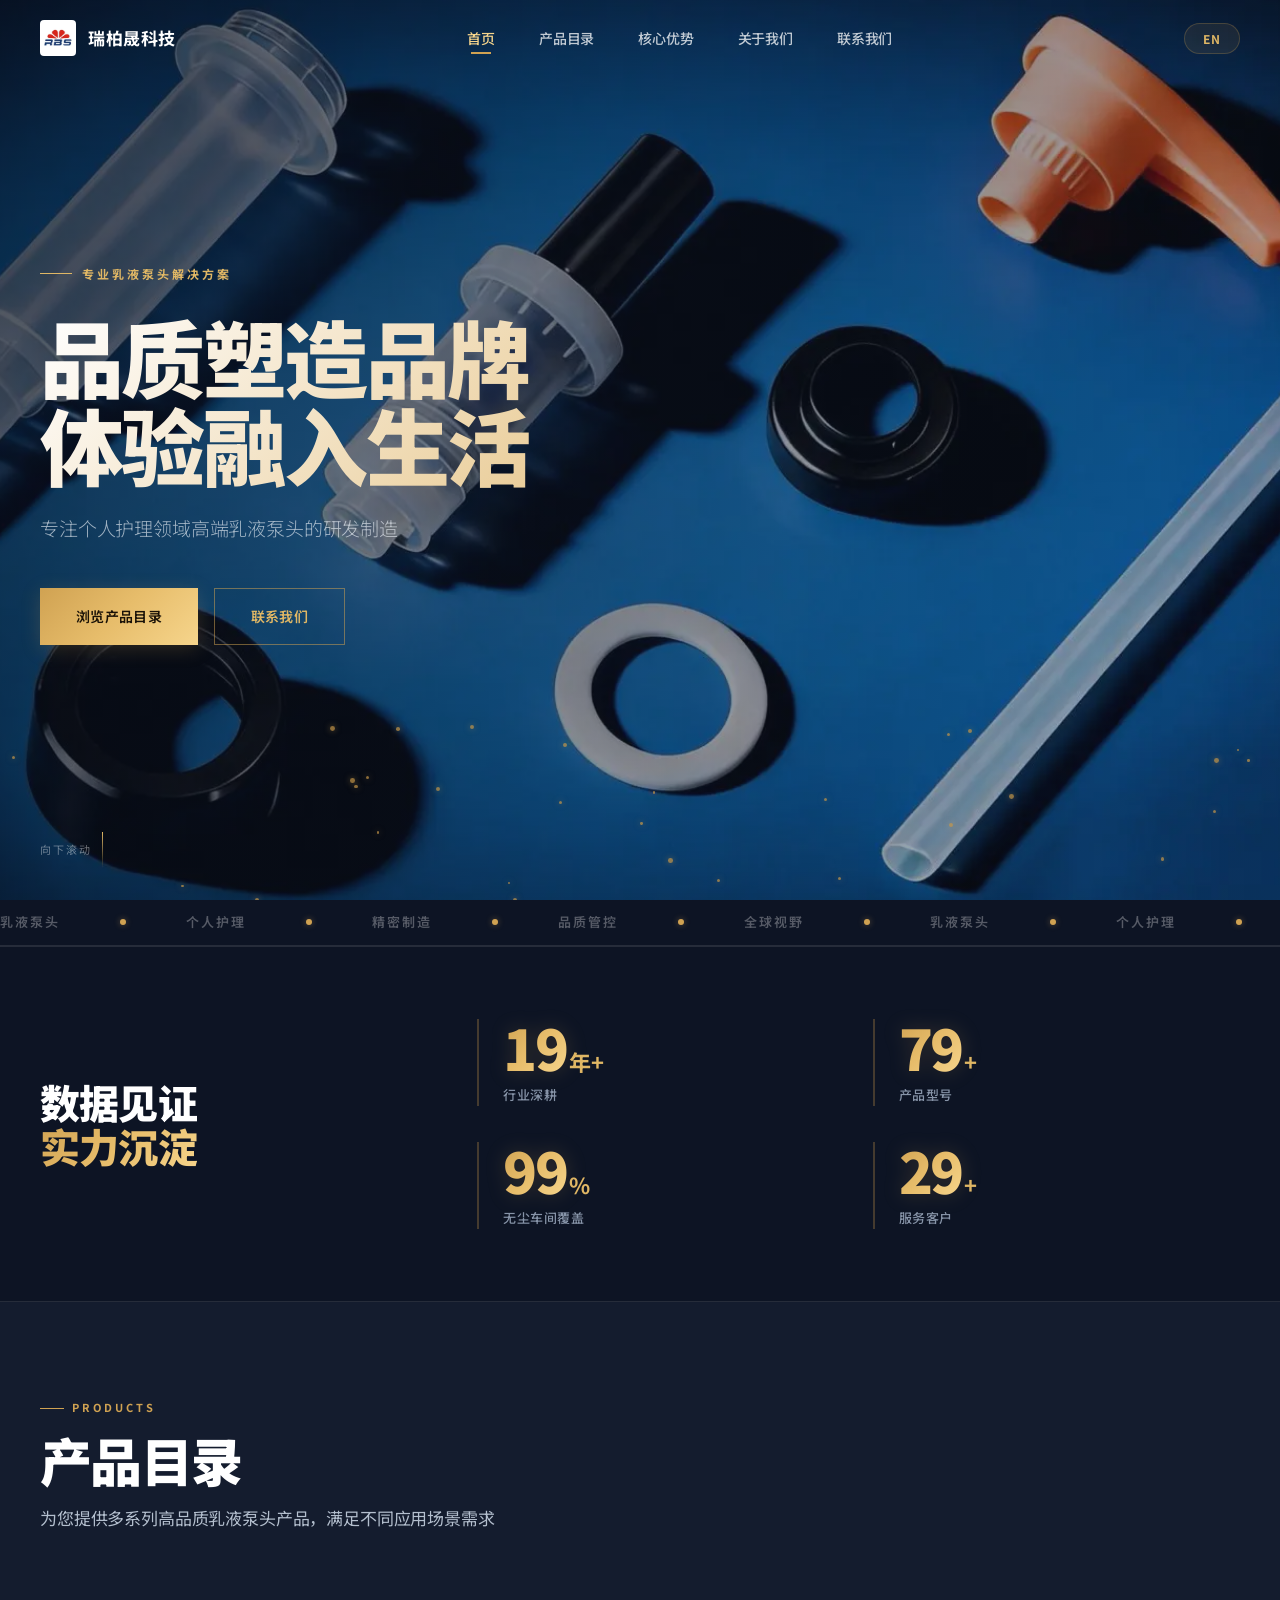
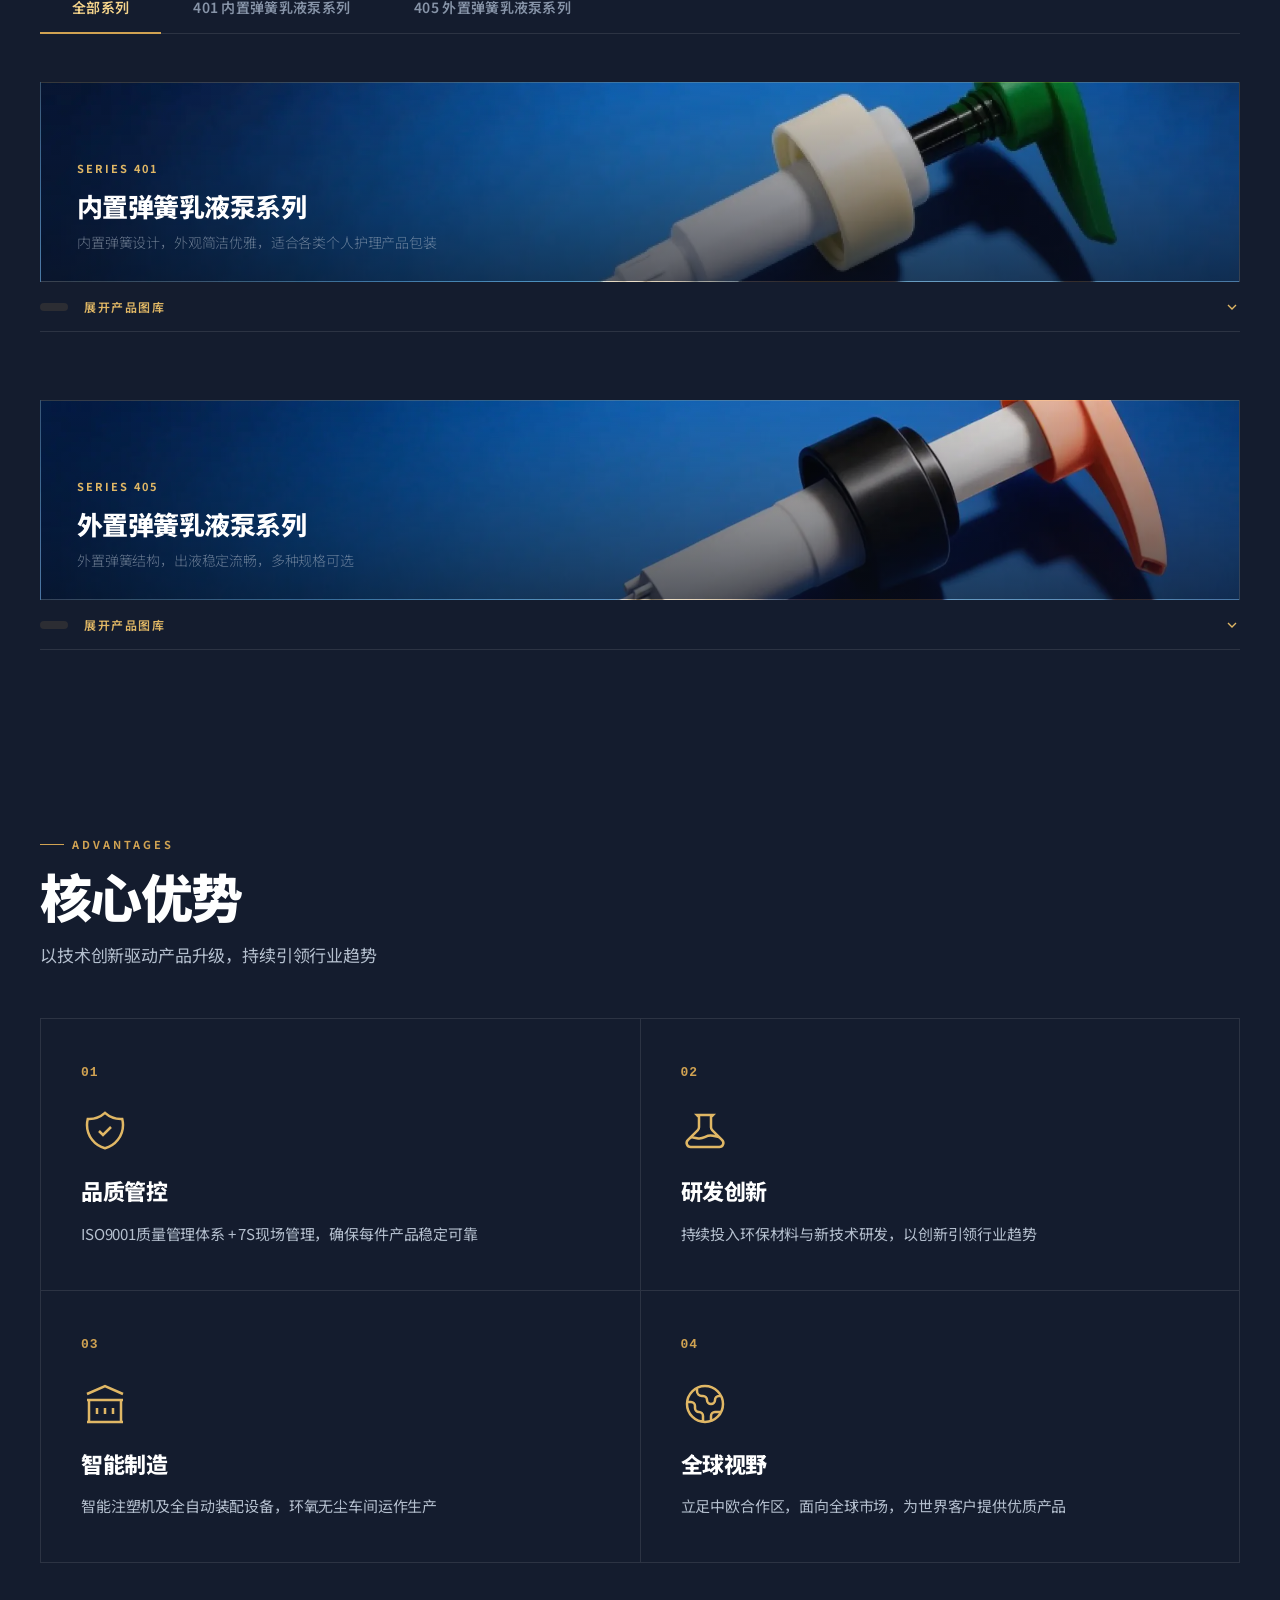
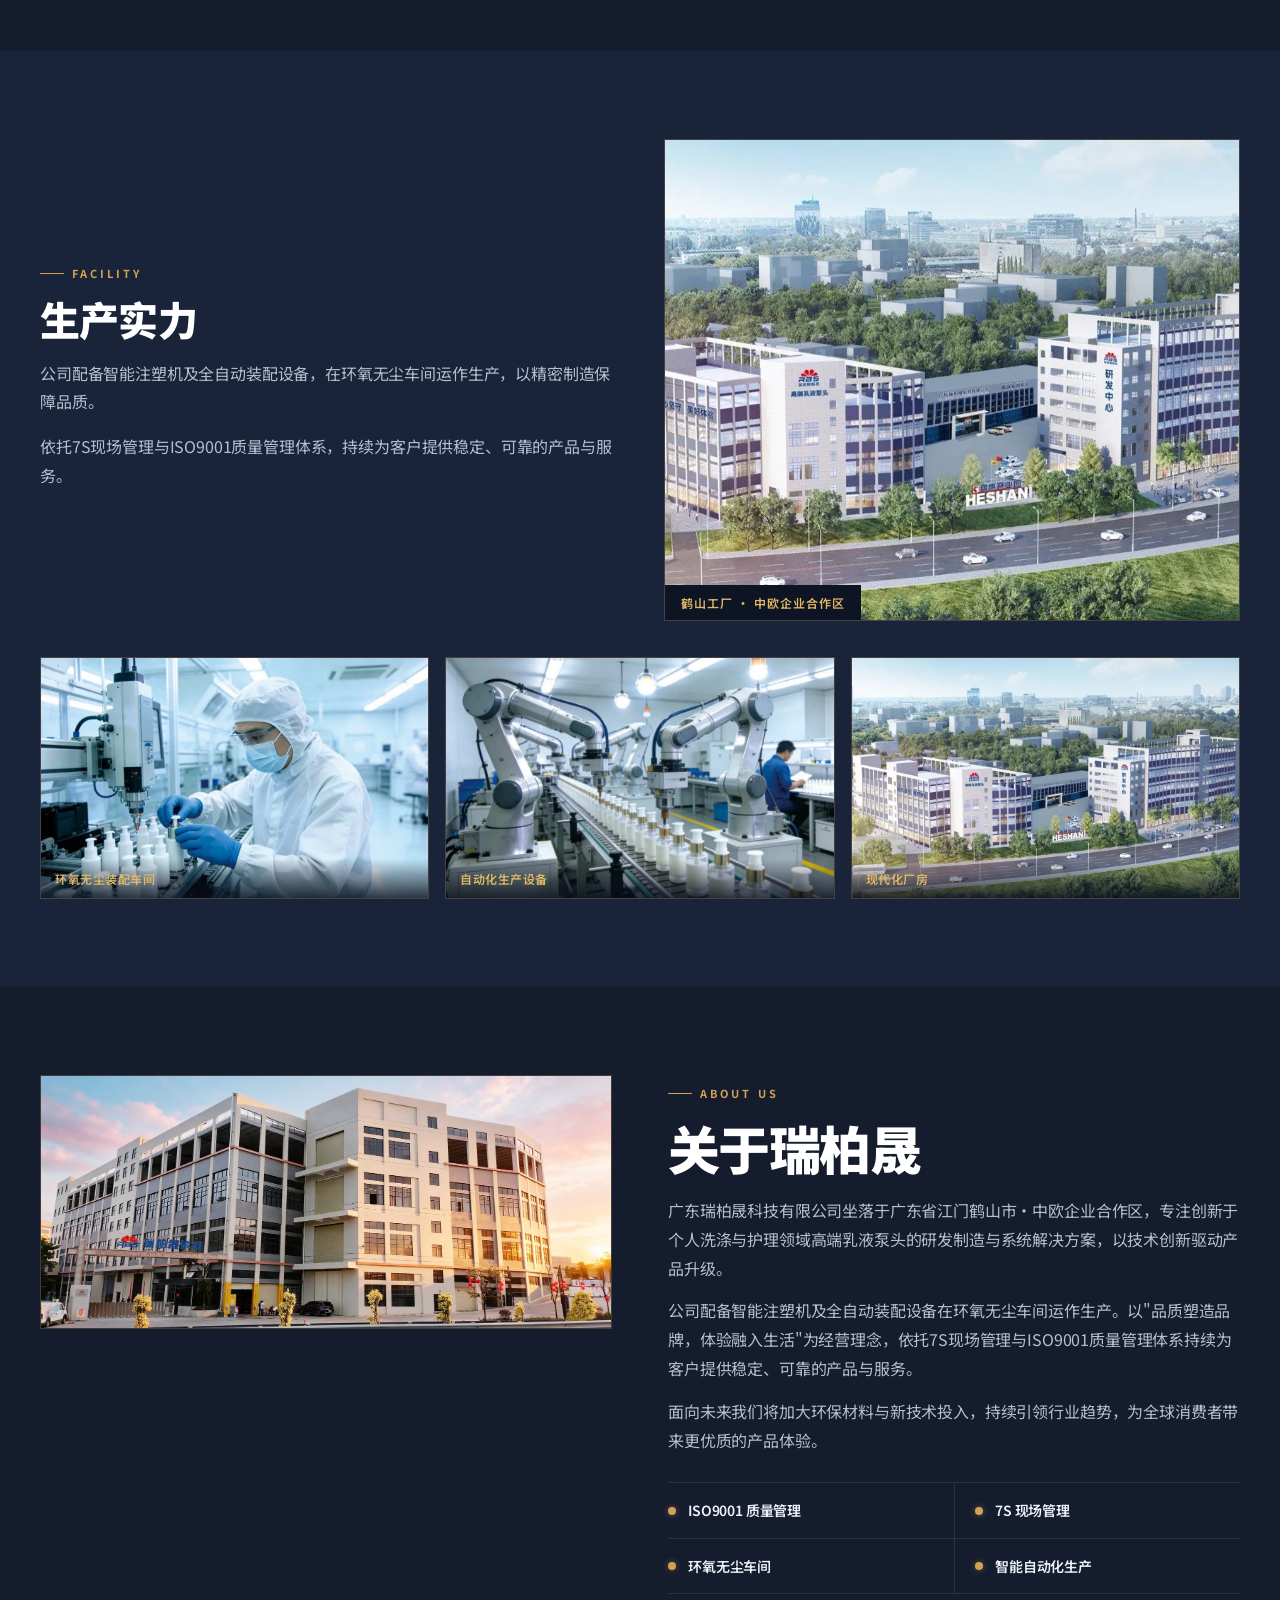
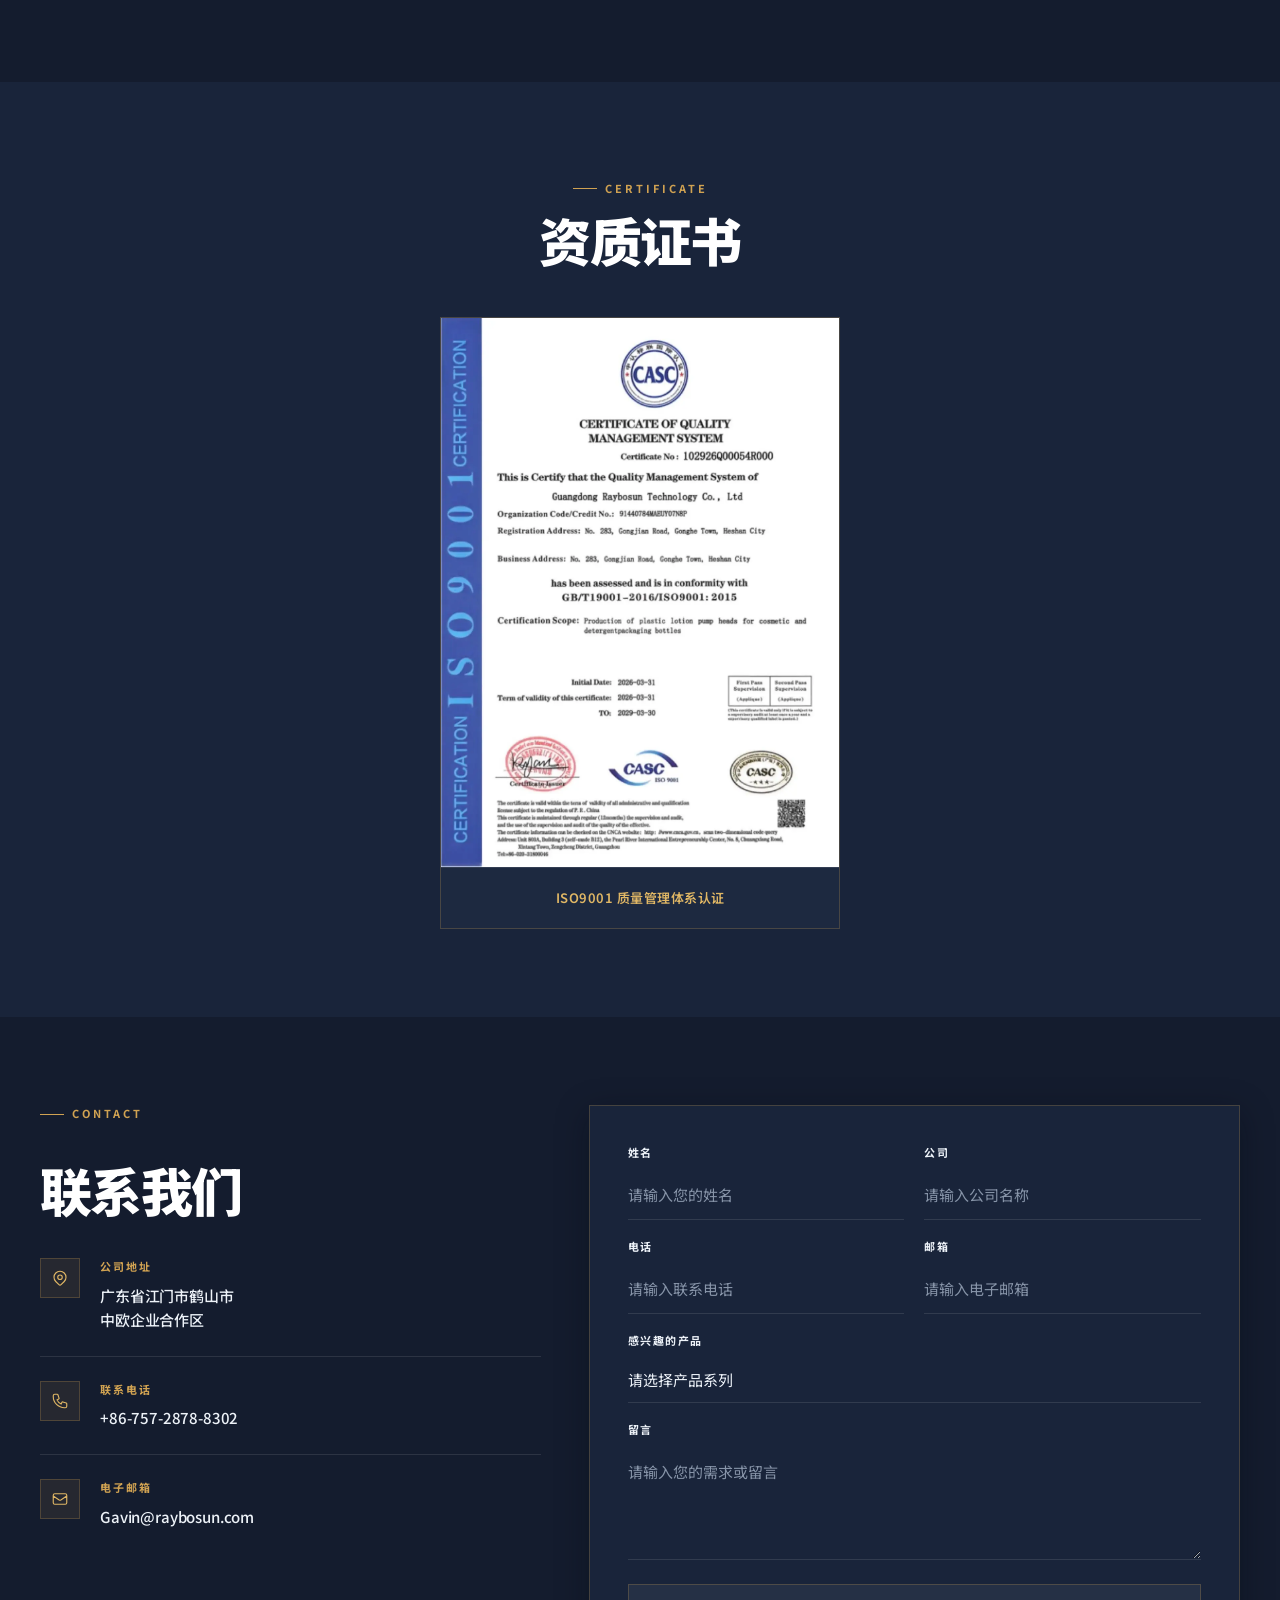
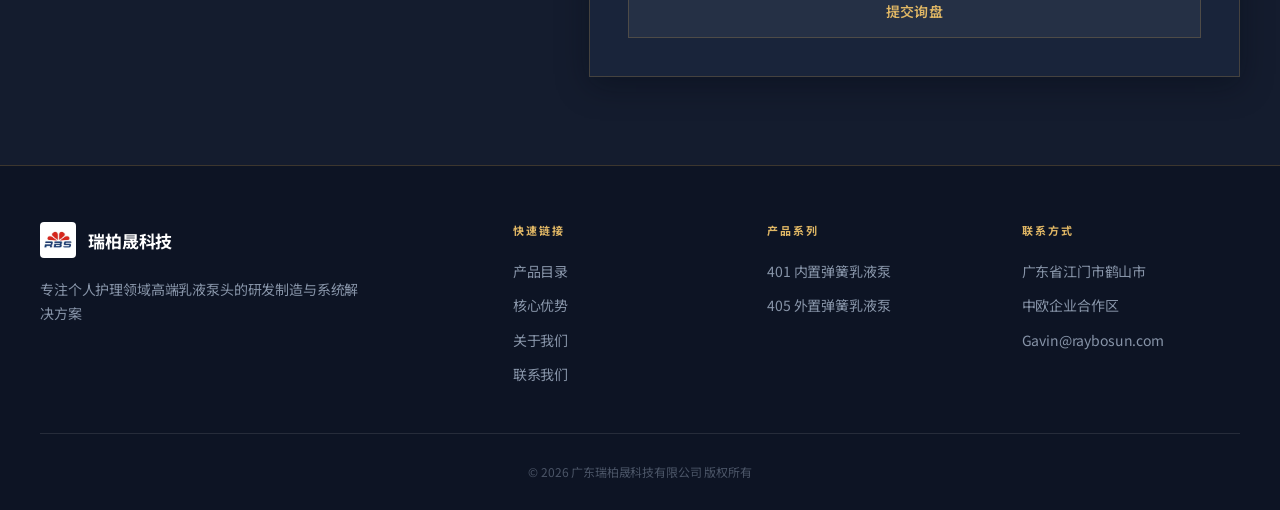
==== commit 505adc48: "更新产品图册与页面设计" ====
--- a/index.html
+++ b/index.html
@@ -127,7 +127,6 @@
                 <button class="filter-btn active" data-series="all" data-i18n="filter_all">全部系列</button>
                 <button class="filter-btn" data-series="401" data-i18n="filter_401">401 内置弹簧乳液泵系列</button>
                 <button class="filter-btn" data-series="405" data-i18n="filter_405">405 外置弹簧乳液泵系列</button>
-                <button class="filter-btn" data-series="201" data-i18n="filter_201">201 内置弹簧乳液泵系列</button>
             </div>
 
             <!-- 401 Series -->
@@ -176,28 +175,6 @@
                 </div>
             </div>
 
-            <!-- 201 Series -->
-            <div class="product-series" data-series="201">
-                <div class="series-header lazy-bg" data-bg="assets/images/banners/banner201.webp">
-                    <div class="series-header-overlay"></div>
-                    <div class="series-header-content">
-                        <span class="series-badge">SERIES 201</span>
-                        <h3 class="series-title" data-i18n="series_201_title">内置弹簧乳液泵系列</h3>
-                        <p class="series-desc" data-i18n="series_201_desc">紧凑型内置弹簧设计，精巧外观，适用于各类中小型个人护理包装</p>
-                    </div>
-                </div>
-                <button class="series-toggle" data-target="201">
-                    <div class="series-toggle-left">
-                        <span class="series-toggle-count"></span>
-                        <span class="series-toggle-text" data-i18n="toggle_expand">展开产品图库</span>
-                    </div>
-                    <svg class="series-toggle-arrow" viewBox="0 0 24 24" fill="none" stroke="currentColor" stroke-width="2"><path d="M6 9l6 6 6-6"/></svg>
-                </button>
-                <div class="product-grid-wrapper" data-grid="201">
-                    <div class="product-grid">
-                    </div>
-                </div>
-            </div>
         </div>
     </section>
 
@@ -283,7 +260,7 @@
         <div class="container">
             <div class="about-grid">
                 <div class="about-image">
-                    <picture><source srcset="assets/images/factory/factory.webp" type="image/webp"><img src="assets/images/factory/factory.jpg" alt="瑞柏晟科技" loading="lazy"></picture>
+                    <picture><source srcset="assets/images/factory/about-factory.webp" type="image/webp"><img src="assets/images/factory/about-factory.jpg" alt="瑞柏晟科技工厂实拍" loading="lazy"></picture>
                 </div>
                 <div class="about-content">
                     <span class="section-tag" data-i18n="about_tag">ABOUT US</span>
@@ -399,7 +376,6 @@
                                 <option value="" data-i18n="form_select_ph">请选择产品系列</option>
                                 <option value="401" data-i18n="filter_401">401 内置弹簧乳液泵系列</option>
                                 <option value="405" data-i18n="filter_405">405 外置弹簧乳液泵系列</option>
-                                <option value="201" data-i18n="filter_201">201 内置弹簧乳液泵系列</option>
                                 <option value="all" data-i18n="filter_all">全部系列</option>
                             </select>
                         </div>
@@ -439,7 +415,6 @@
                     <ul>
                         <li><a href="#products" data-i18n="footer_401">401 内置弹簧乳液泵</a></li>
                         <li><a href="#products" data-i18n="footer_405">405 外置弹簧乳液泵</a></li>
-                        <li><a href="#products" data-i18n="footer_201">201 内置弹簧乳液泵</a></li>
                     </ul>
                 </div>
                 <div class="footer-links">
--- a/assets/css/style.css
+++ b/assets/css/style.css
@@ -1,33 +1,33 @@
 :root {
-    --bg: #0A0E1A;
-    --bg-soft: #0D1220;
-    --bg-darker: #060912;
-    --bg-card: #111829;
-    --bg-glass: rgba(17, 24, 41, 0.6);
-    --bg-glass-hover: rgba(22, 30, 50, 0.75);
-
-    --gold: #C69749;
-    --gold-light: #D4A95A;
-    --gold-bright: #F0C97A;
-    --gold-pale: rgba(198, 151, 73, 0.1);
-    --gold-glow: rgba(198, 151, 73, 0.15);
-    --gold-glow-strong: rgba(198, 151, 73, 0.4);
-
-    --gradient-gold: linear-gradient(135deg, #C69749, #E0B66A, #F0C97A);
-
-    --text: #E8EDF5;
-    --text-light: #8B95A8;
-    --text-dim: #5A6478;
-    --text-white: #F8FAFC;
-
-    --line: rgba(255, 255, 255, 0.06);
-    --line-gold: rgba(198, 151, 73, 0.15);
-    --line-gold-hover: rgba(198, 151, 73, 0.4);
-
-    --shadow: 0 4px 20px rgba(0, 0, 0, 0.4);
-    --shadow-lg: 0 8px 30px rgba(0, 0, 0, 0.5);
-    --shadow-gold: 0 4px 20px rgba(198, 151, 73, 0.15);
-    --shadow-gold-lg: 0 8px 40px rgba(198, 151, 73, 0.25);
+    --bg: #141C2E;
+    --bg-soft: #19243A;
+    --bg-darker: #0D1424;
+    --bg-card: #1D2940;
+    --bg-glass: rgba(29, 41, 64, 0.72);
+    --bg-glass-hover: rgba(37, 52, 79, 0.82);
+
+    --gold: #D0A252;
+    --gold-light: #E0B765;
+    --gold-bright: #F6D58C;
+    --gold-pale: rgba(208, 162, 82, 0.13);
+    --gold-glow: rgba(208, 162, 82, 0.2);
+    --gold-glow-strong: rgba(208, 162, 82, 0.46);
+
+    --gradient-gold: linear-gradient(135deg, #D0A252, #E7BD6B, #F6D58C);
+
+    --text: #EDF2F8;
+    --text-light: #B4BFCE;
+    --text-dim: #8794A8;
+    --text-white: #FFFFFF;
+
+    --line: rgba(255, 255, 255, 0.1);
+    --line-gold: rgba(208, 162, 82, 0.24);
+    --line-gold-hover: rgba(208, 162, 82, 0.52);
+
+    --shadow: 0 4px 20px rgba(4, 8, 18, 0.28);
+    --shadow-lg: 0 8px 30px rgba(4, 8, 18, 0.36);
+    --shadow-gold: 0 4px 20px rgba(208, 162, 82, 0.2);
+    --shadow-gold-lg: 0 8px 40px rgba(208, 162, 82, 0.3);
 
     --radius: 4px;
     --radius-lg: 8px;
@@ -87,12 +87,12 @@
 }
 
 .navbar.scrolled {
-    background: rgba(6, 9, 18, 0.85);
+    background: rgba(13, 20, 36, 0.86);
     backdrop-filter: blur(20px);
     -webkit-backdrop-filter: blur(20px);
     padding: 14px 0;
     border-bottom: 1px solid var(--line-gold);
-    box-shadow: 0 4px 20px rgba(0, 0, 0, 0.3);
+    box-shadow: 0 4px 20px rgba(4, 8, 18, 0.22);
 }
 
 .nav-container {
@@ -261,7 +261,7 @@
 .hero-overlay {
     position: absolute;
     inset: 0;
-    background: linear-gradient(105deg, rgba(6, 9, 18, 0.88) 0%, rgba(10, 14, 26, 0.65) 50%, rgba(17, 24, 41, 0.45) 100%);
+    background: linear-gradient(105deg, rgba(9, 15, 28, 0.72) 0%, rgba(14, 23, 40, 0.5) 50%, rgba(22, 34, 55, 0.28) 100%);
 }
 
 .hero-grid-lines {
@@ -481,7 +481,7 @@
 .marquee {
     background: var(--bg-darker);
     color: white;
-    padding: 16px 0;
+    padding: 12px 0;
     overflow: hidden;
     border-bottom: 1px solid var(--line);
 }
@@ -520,7 +520,7 @@
 
 /* ========== SECTION HEADER ========== */
 .section-header {
-    margin-bottom: 64px;
+    margin-bottom: 48px;
 }
 
 .section-header.centered {
@@ -536,7 +536,7 @@
     letter-spacing: 3px;
     text-transform: uppercase;
     color: var(--gold);
-    margin-bottom: 20px;
+    margin-bottom: 14px;
 }
 
 .section-tag::before {
@@ -572,14 +572,14 @@
 
 /* ========== PRODUCTS ========== */
 .products {
-    padding: 120px 0;
+    padding: 88px 0;
     background: var(--bg);
 }
 
 .series-filter {
     display: flex;
     gap: 0;
-    margin-bottom: 64px;
+    margin-bottom: 48px;
     border-bottom: 1px solid var(--line);
     flex-wrap: wrap;
 }
@@ -623,7 +623,7 @@
 }
 
 .product-series {
-    margin-bottom: 96px;
+    margin-bottom: 68px;
 }
 
 .product-series:last-child {
@@ -642,7 +642,7 @@
     margin-bottom: 0;
     display: flex;
     align-items: flex-end;
-    padding: 32px 40px;
+    padding: 28px 36px;
     background-size: cover;
     background-position: center;
     border: 1px solid var(--line-gold);
@@ -651,7 +651,7 @@
 .series-header-overlay {
     position: absolute;
     inset: 0;
-    background: linear-gradient(0deg, rgba(6, 9, 18, 0.8) 0%, rgba(6, 9, 18, 0.2) 100%);
+    background: linear-gradient(0deg, rgba(9, 15, 28, 0.68) 0%, rgba(13, 21, 37, 0.12) 100%);
 }
 
 .series-header-content {
@@ -689,7 +689,7 @@
     align-items: center;
     justify-content: space-between;
     width: 100%;
-    padding: 20px 0;
+    padding: 16px 0;
     background: transparent;
     border: none;
     border-bottom: 1px solid var(--line);
@@ -756,7 +756,7 @@
     display: grid;
     grid-template-columns: repeat(auto-fill, minmax(200px, 1fr));
     gap: 1px;
-    margin-top: 32px;
+    margin-top: 24px;
     background: var(--line);
     border: 1px solid var(--line);
 }
@@ -839,7 +839,7 @@
 /* ========== STATS ========== */
 .stats {
     background: var(--bg-darker);
-    padding: 100px 0;
+    padding: 72px 0;
     border-top: 1px solid var(--line);
     border-bottom: 1px solid var(--line);
 }
@@ -847,7 +847,7 @@
 .stats-inner {
     display: grid;
     grid-template-columns: 1fr 2fr;
-    gap: 80px;
+    gap: 56px;
     align-items: center;
 }
 
@@ -870,7 +870,7 @@
 .stats-grid {
     display: grid;
     grid-template-columns: repeat(2, 1fr);
-    gap: 48px 32px;
+    gap: 36px 28px;
 }
 
 .stat-item {
@@ -912,7 +912,7 @@
 
 /* ========== ADVANTAGES ========== */
 .advantages {
-    padding: 120px 0;
+    padding: 88px 0;
     background: var(--bg);
 }
 
@@ -926,7 +926,7 @@
 
 .advantage-card {
     background: var(--bg);
-    padding: 56px 48px;
+    padding: 44px 40px;
     border-right: 1px solid var(--line);
     border-bottom: 1px solid var(--line);
     transition: var(--transition);
@@ -979,14 +979,14 @@
     font-weight: 700;
     color: var(--gold);
     font-family: 'SF Mono', monospace;
-    margin-bottom: 32px;
+    margin-bottom: 24px;
     letter-spacing: 1px;
 }
 
 .advantage-icon {
     width: 48px;
     height: 48px;
-    margin-bottom: 24px;
+    margin-bottom: 18px;
     transition: var(--transition);
 }
 
@@ -1028,16 +1028,16 @@
 
 /* ========== FACTORY ========== */
 .factory {
-    padding: 120px 0;
+    padding: 88px 0;
     background: var(--bg-soft);
 }
 
 .factory-layout {
     display: grid;
     grid-template-columns: 1fr 1fr;
-    gap: 64px;
-    align-items: center;
-    margin-bottom: 48px;
+    gap: 48px;
+    align-items: center;
+    margin-bottom: 36px;
 }
 
 .factory-text h2 {
@@ -1045,7 +1045,7 @@
     font-weight: 900;
     line-height: 1.1;
     letter-spacing: -0.02em;
-    margin-bottom: 24px;
+    margin-bottom: 18px;
     color: var(--text-white);
 }
 
@@ -1138,7 +1138,7 @@
     left: 0;
     right: 0;
     padding: 10px 14px;
-    background: linear-gradient(transparent, rgba(6, 9, 18, 0.9));
+    background: linear-gradient(transparent, rgba(9, 15, 28, 0.82));
     color: var(--gold-light);
     font-size: 12px;
     font-weight: 600;
@@ -1147,14 +1147,14 @@
 
 /* ========== ABOUT ========== */
 .about {
-    padding: 120px 0;
+    padding: 88px 0;
     background: var(--bg);
 }
 
 .about-grid {
     display: grid;
     grid-template-columns: 1fr 1fr;
-    gap: 80px;
+    gap: 56px;
     align-items: start;
 }
 
@@ -1179,21 +1179,21 @@
 
 .about-content .section-title {
     text-align: left;
-    margin-bottom: 28px;
+    margin-bottom: 20px;
 }
 
 .about-text {
     color: var(--text-light);
     font-size: 16px;
     line-height: 1.8;
-    margin-bottom: 20px;
+    margin-bottom: 14px;
 }
 
 .about-features {
     display: grid;
     grid-template-columns: 1fr 1fr;
     gap: 0;
-    margin-top: 40px;
+    margin-top: 28px;
     border-top: 1px solid var(--line);
 }
 
@@ -1201,12 +1201,12 @@
     display: flex;
     align-items: center;
     gap: 12px;
-    padding: 20px 24px 20px 0;
+    padding: 16px 20px 16px 0;
     border-bottom: 1px solid var(--line);
 }
 
 .about-feature:nth-child(even) {
-    padding-left: 24px;
+    padding-left: 20px;
     border-left: 1px solid var(--line);
 }
 
@@ -1227,7 +1227,7 @@
 
 /* ========== CERT ========== */
 .cert {
-    padding: 120px 0;
+    padding: 88px 0;
     background: var(--bg-soft);
 }
 
@@ -1272,28 +1272,28 @@
 
 /* ========== CONTACT ========== */
 .contact {
-    padding: 120px 0;
+    padding: 88px 0;
     background: var(--bg);
 }
 
 .contact-grid {
     display: grid;
     grid-template-columns: 1fr 1.3fr;
-    gap: 64px;
+    gap: 48px;
     align-items: start;
 }
 
 .contact-info {
     display: flex;
     flex-direction: column;
-    gap: 32px;
+    gap: 24px;
 }
 
 .contact-card {
     display: flex;
     gap: 20px;
     align-items: flex-start;
-    padding-bottom: 32px;
+    padding-bottom: 24px;
     border-bottom: 1px solid var(--line);
 }
 
@@ -1344,7 +1344,7 @@
     background: var(--bg-glass);
     backdrop-filter: blur(15px);
     border: 1px solid var(--line-gold);
-    padding: 48px;
+    padding: 38px;
     box-shadow: var(--shadow-lg);
 }
 
@@ -1355,7 +1355,7 @@
 }
 
 .form-group {
-    margin-bottom: 24px;
+    margin-bottom: 18px;
 }
 
 .form-group label {
@@ -1413,15 +1413,15 @@
 .footer {
     background: var(--bg-darker);
     color: white;
-    padding: 80px 0 0;
+    padding: 56px 0 0;
     border-top: 1px solid var(--line-gold);
 }
 
 .footer-grid {
     display: grid;
     grid-template-columns: 2fr 1fr 1fr 1fr;
-    gap: 48px;
-    padding-bottom: 48px;
+    gap: 36px;
+    padding-bottom: 36px;
     border-bottom: 1px solid var(--line);
 }
 
@@ -1632,6 +1632,18 @@
 
 @media (max-width: 768px) {
     .container { padding: 0 24px; }
+
+    .products,
+    .advantages,
+    .factory,
+    .about,
+    .cert,
+    .contact { padding: 64px 0; }
+
+    .stats { padding: 56px 0; }
+    .section-header { margin-bottom: 36px; }
+    .series-filter { margin-bottom: 36px; }
+    .product-series { margin-bottom: 48px; }
 
     .nav-menu {
         position: fixed;
@@ -1666,10 +1678,10 @@
     .hero-content { padding: 0 24px; }
     .hero-scroll { left: 24px; }
 
-    .stats-grid { grid-template-columns: 1fr 1fr; gap: 32px; }
+    .stats-grid { grid-template-columns: 1fr 1fr; gap: 28px 20px; }
     .advantages-grid { grid-template-columns: 1fr; }
-    .about-grid { grid-template-columns: 1fr; gap: 48px; }
-    .contact-form-wrapper { padding: 32px 24px; }
+    .about-grid { grid-template-columns: 1fr; gap: 36px; }
+    .contact-form-wrapper { padding: 28px 24px; }
     .form-row { grid-template-columns: 1fr; }
     .footer-grid { grid-template-columns: 1fr; }
 
@@ -1686,5 +1698,5 @@
     .stat-number { font-size: 44px; }
     .hero-buttons { flex-direction: column; align-items: stretch; }
     .product-grid { grid-template-columns: repeat(2, 1fr); }
-    .advantage-card { padding: 40px 32px; }
-}
+    .advantage-card { padding: 34px 28px; }
+}
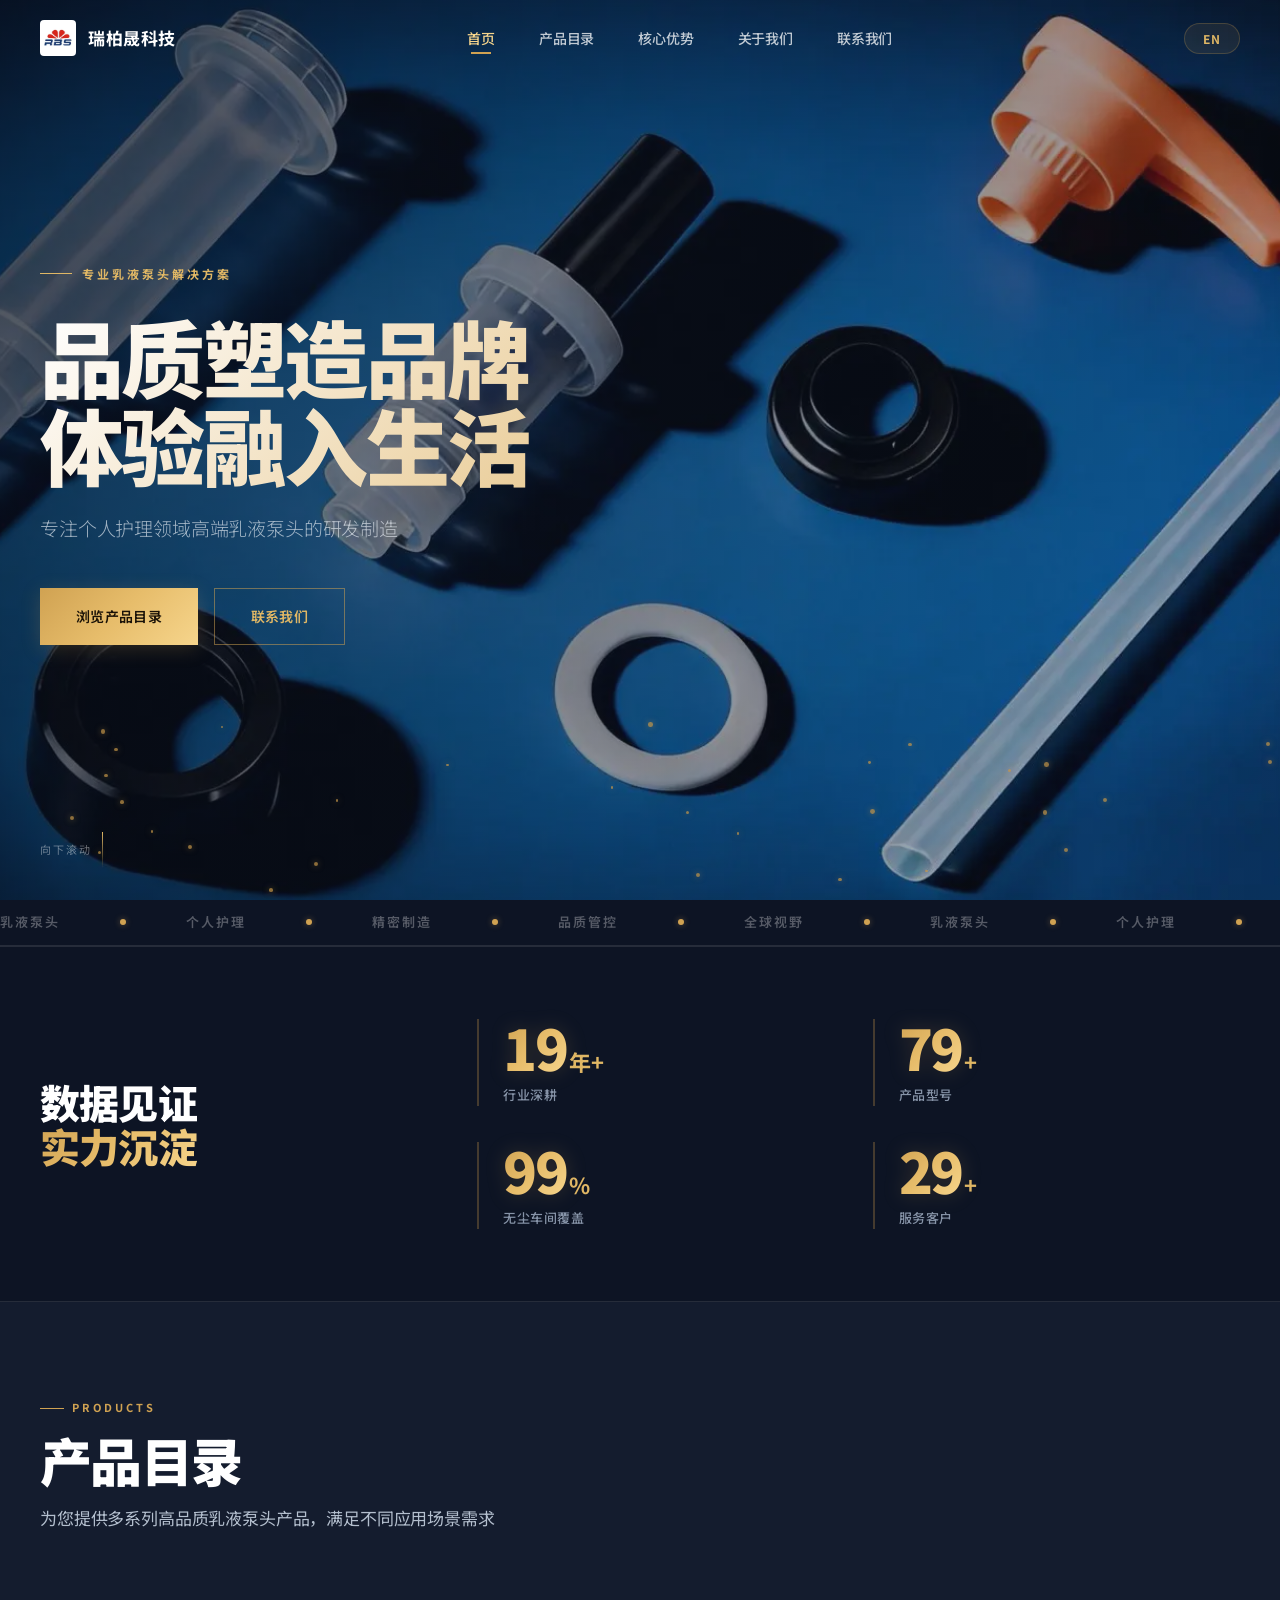
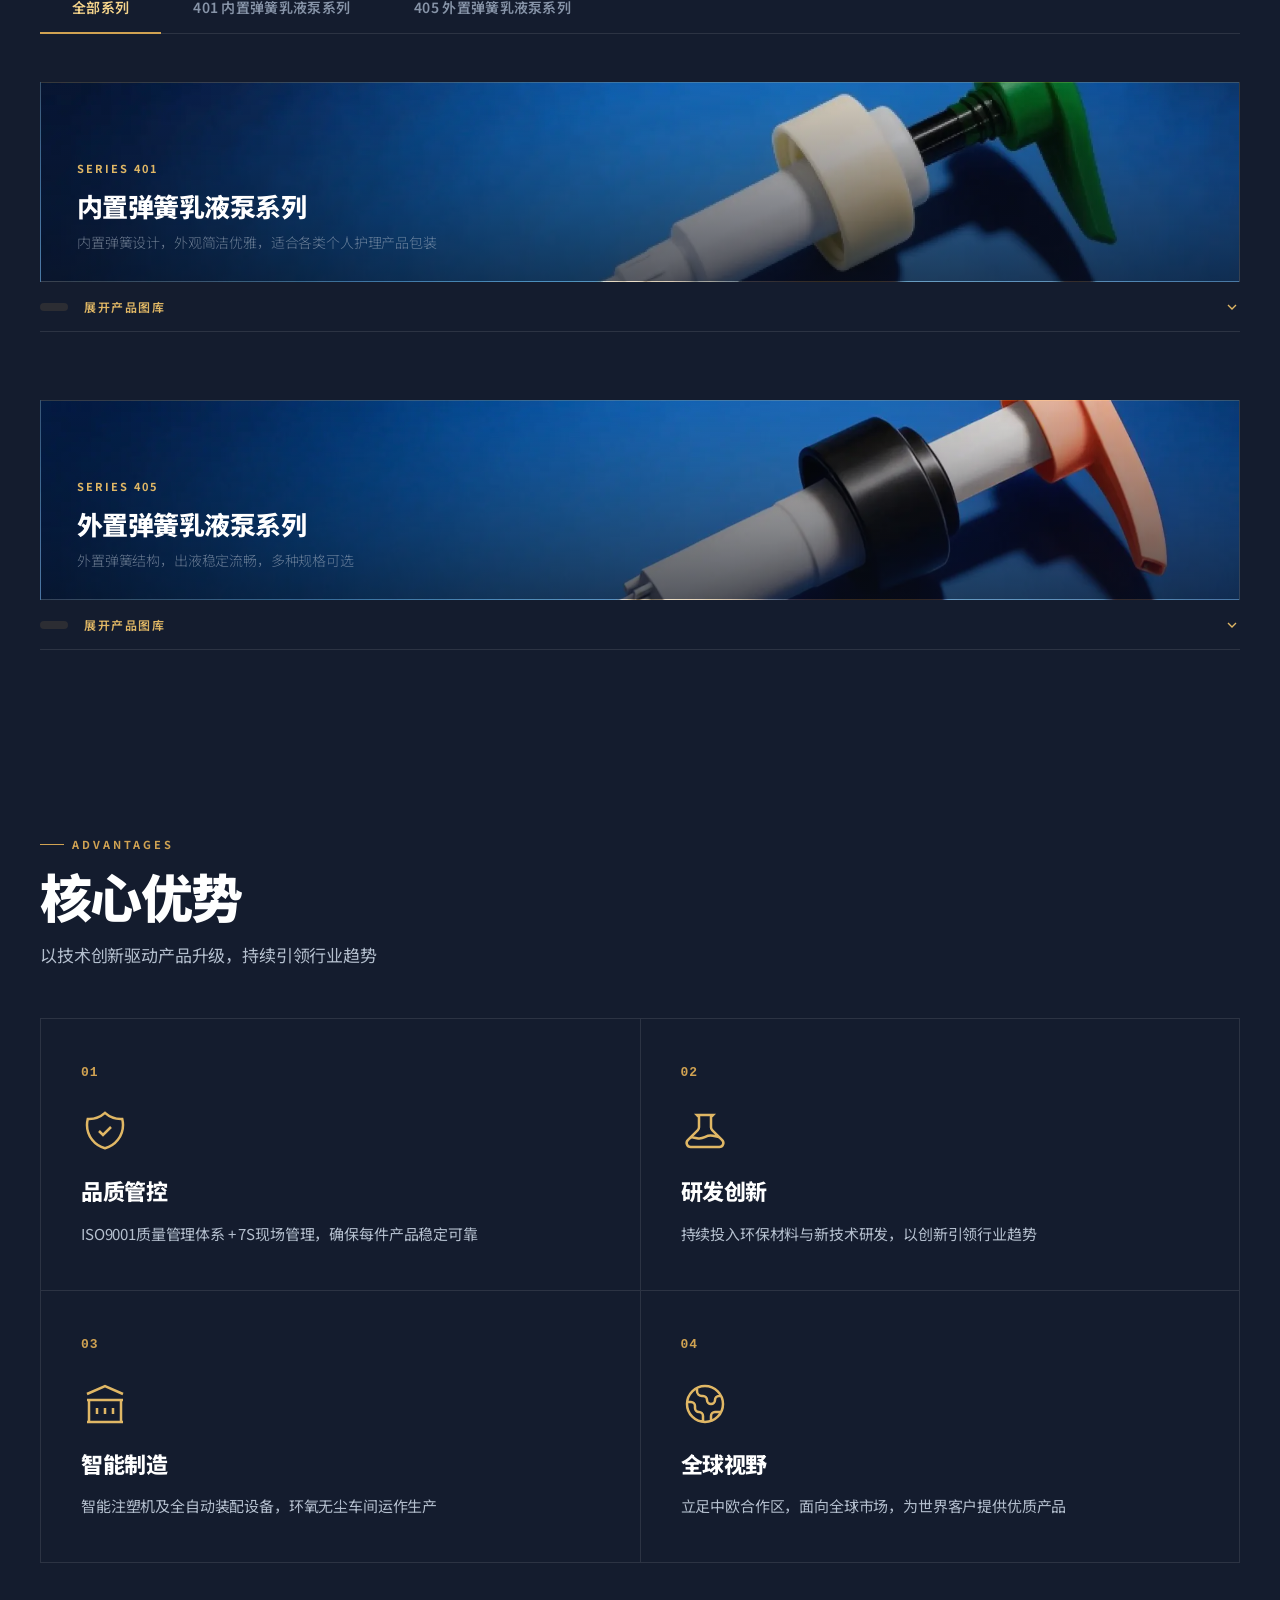
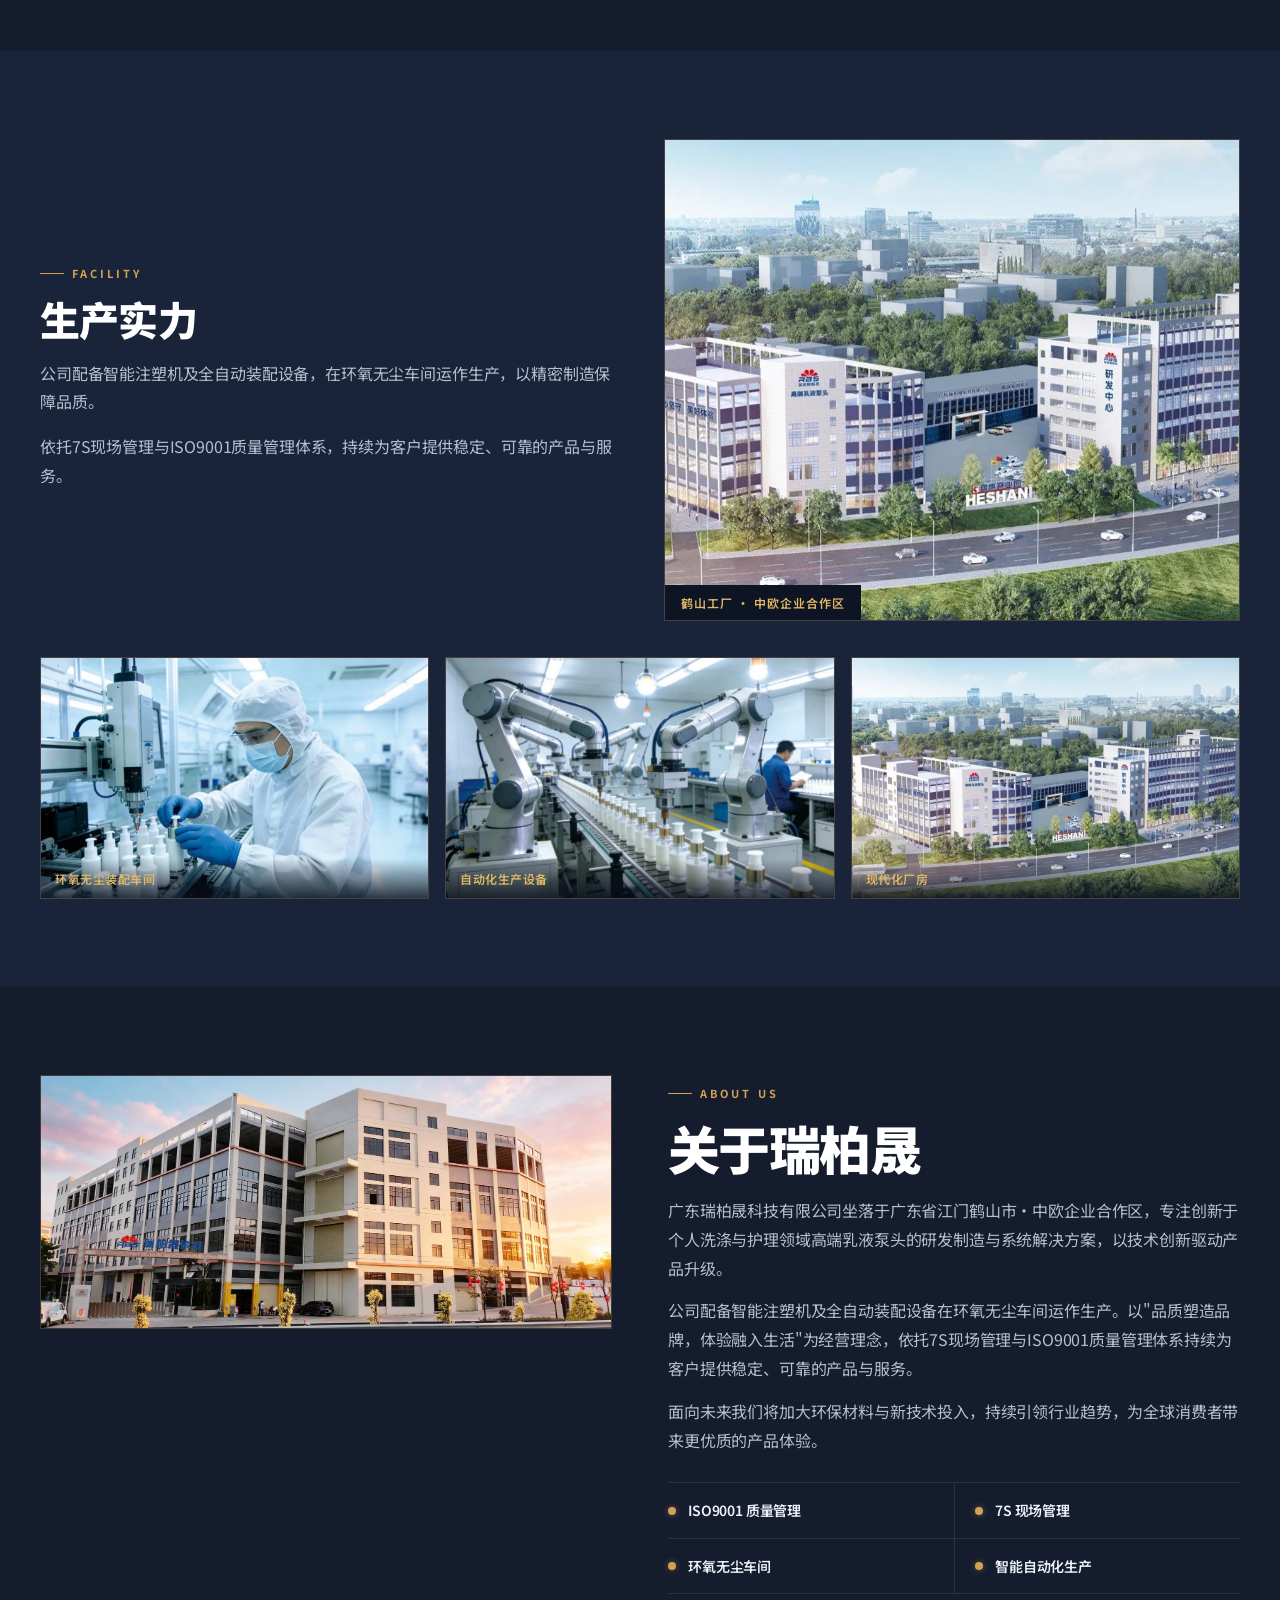
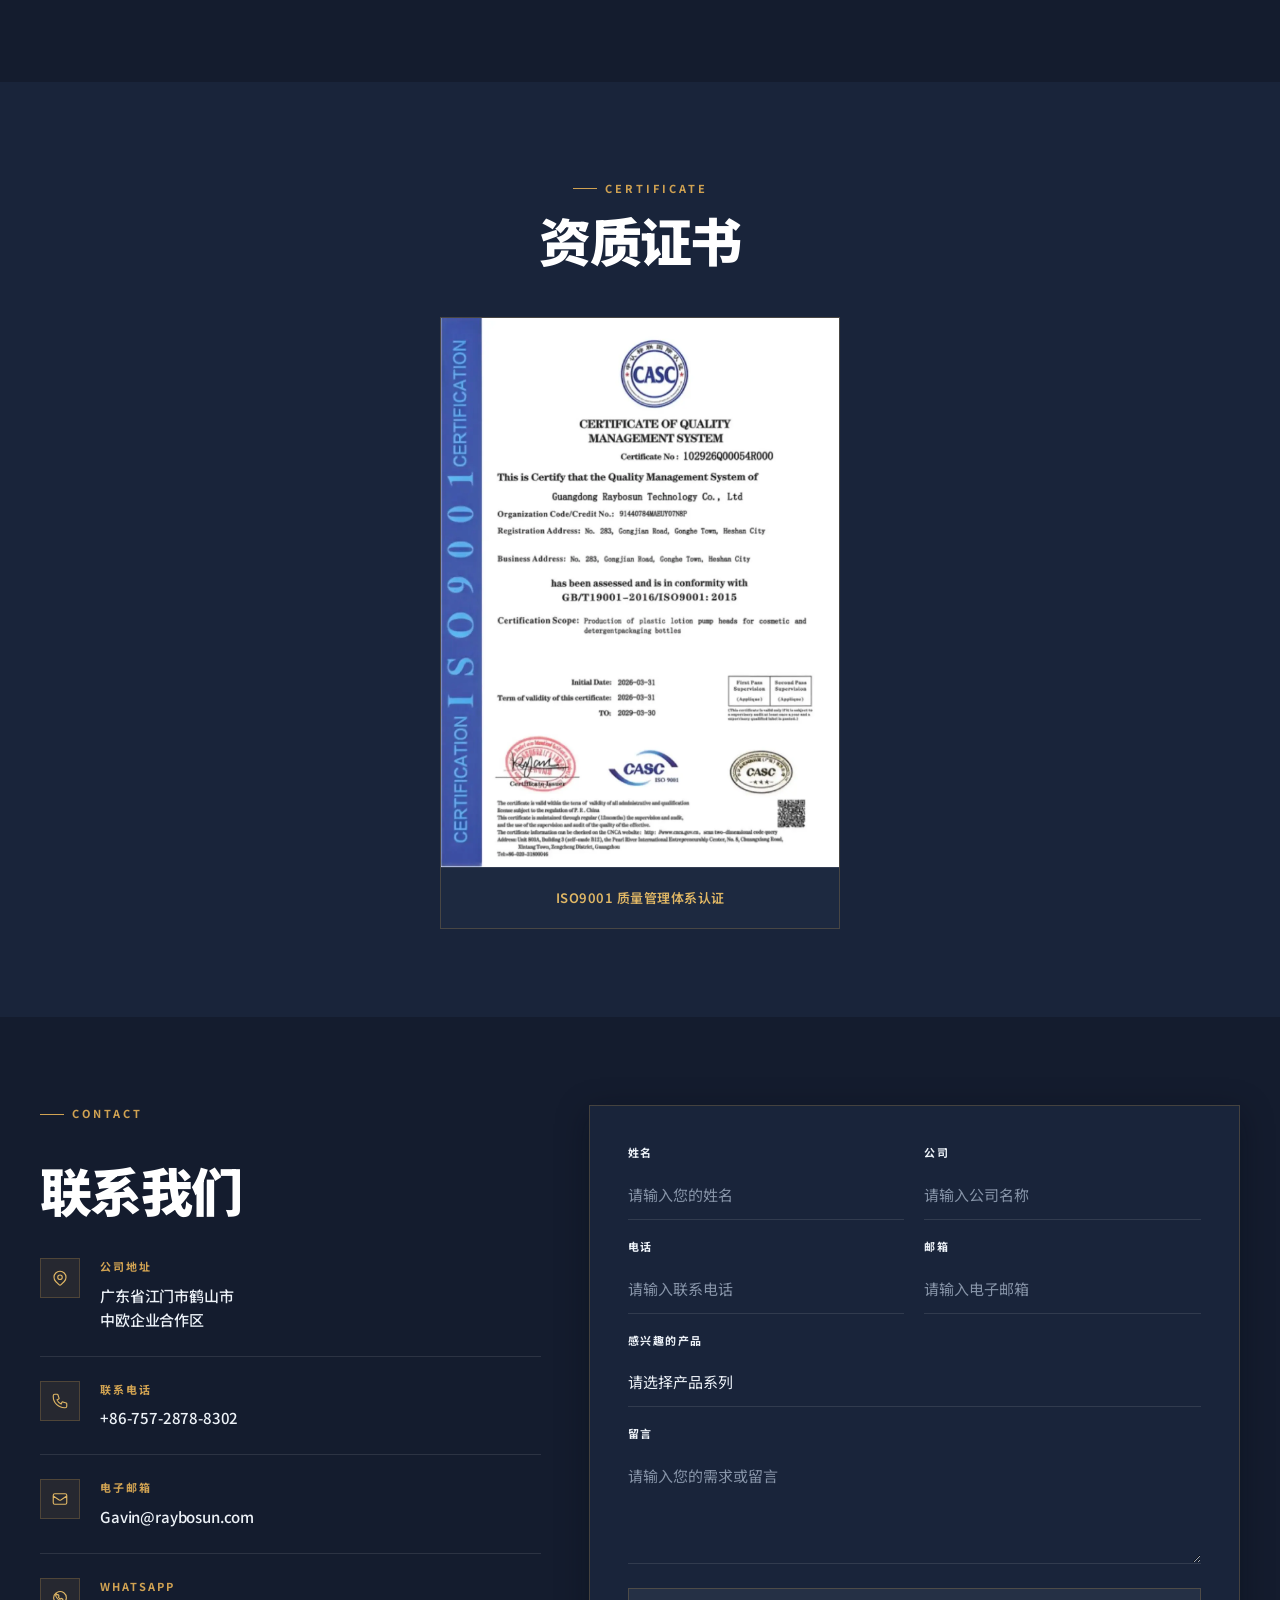
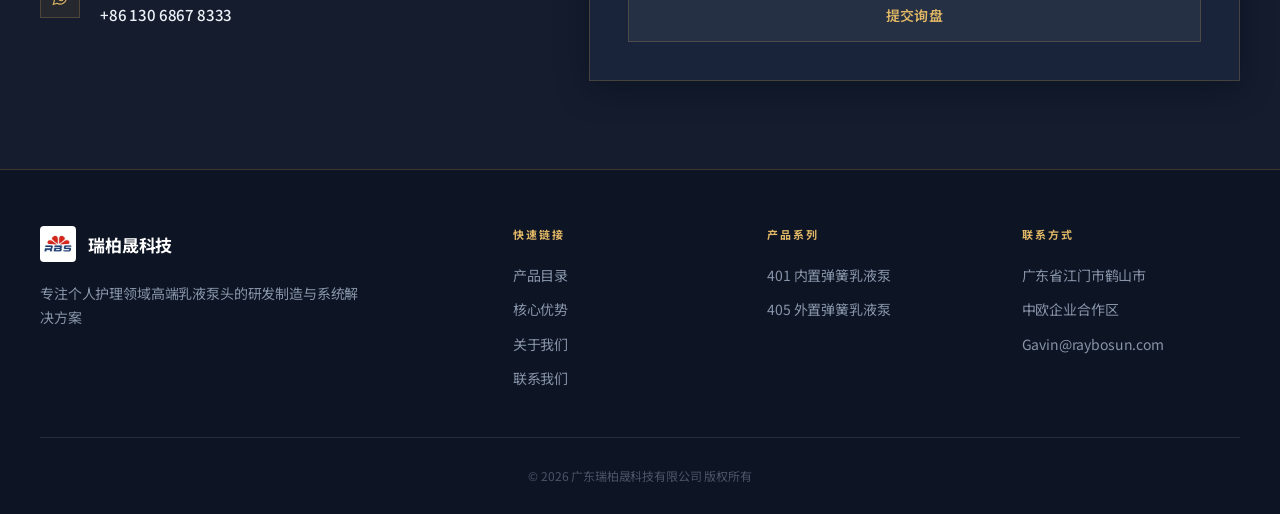
==== commit fd21133a: "新增 WhatsApp 联系方式" ====
--- a/index.html
+++ b/index.html
@@ -347,6 +347,15 @@
                             <p>Gavin@raybosun.com</p>
                         </div>
                     </div>
+                    <div class="contact-card">
+                        <div class="contact-icon">
+                            <svg viewBox="0 0 24 24" fill="none" stroke="currentColor" stroke-width="1.5"><path d="M20.5 11.6a8.5 8.5 0 01-12.6 7.45L3 20.5l1.45-4.75A8.5 8.5 0 1120.5 11.6z"/><path d="M8.15 7.75c.2-.45.4-.46.7-.47h.6c.17 0 .35.05.45.32l.7 1.7c.08.22.05.4-.08.58l-.55.7c-.13.16-.12.31-.02.48.55.94 1.32 1.72 2.28 2.26.17.1.33.11.48-.02l.75-.59c.17-.13.36-.16.57-.08l1.62.76c.24.11.3.29.27.5-.14.86-.85 1.58-1.72 1.72-.67.11-1.52-.06-2.65-.56-2.24-.99-3.82-2.61-4.79-4.86-.47-1.1-.59-1.93-.42-2.58.13-.51.4-.94.81-1.3z"/></svg>
+                        </div>
+                        <div>
+                            <h4 data-i18n="contact_whatsapp_label">WhatsApp</h4>
+                            <p><a href="https://wa.me/8613068678333" target="_blank" rel="noopener noreferrer">+86 130 6867 8333</a></p>
+                        </div>
+                    </div>
                 </div>
                 <div class="contact-form-wrapper">
                     <form class="contact-form" id="contactForm">
--- a/assets/css/style.css
+++ b/assets/css/style.css
@@ -1340,6 +1340,16 @@
     font-weight: 500;
 }
 
+.contact-card a {
+    color: inherit;
+    text-decoration: none;
+    transition: var(--transition);
+}
+
+.contact-card a:hover {
+    color: var(--gold-bright);
+}
+
 .contact-form-wrapper {
     background: var(--bg-glass);
     backdrop-filter: blur(15px);
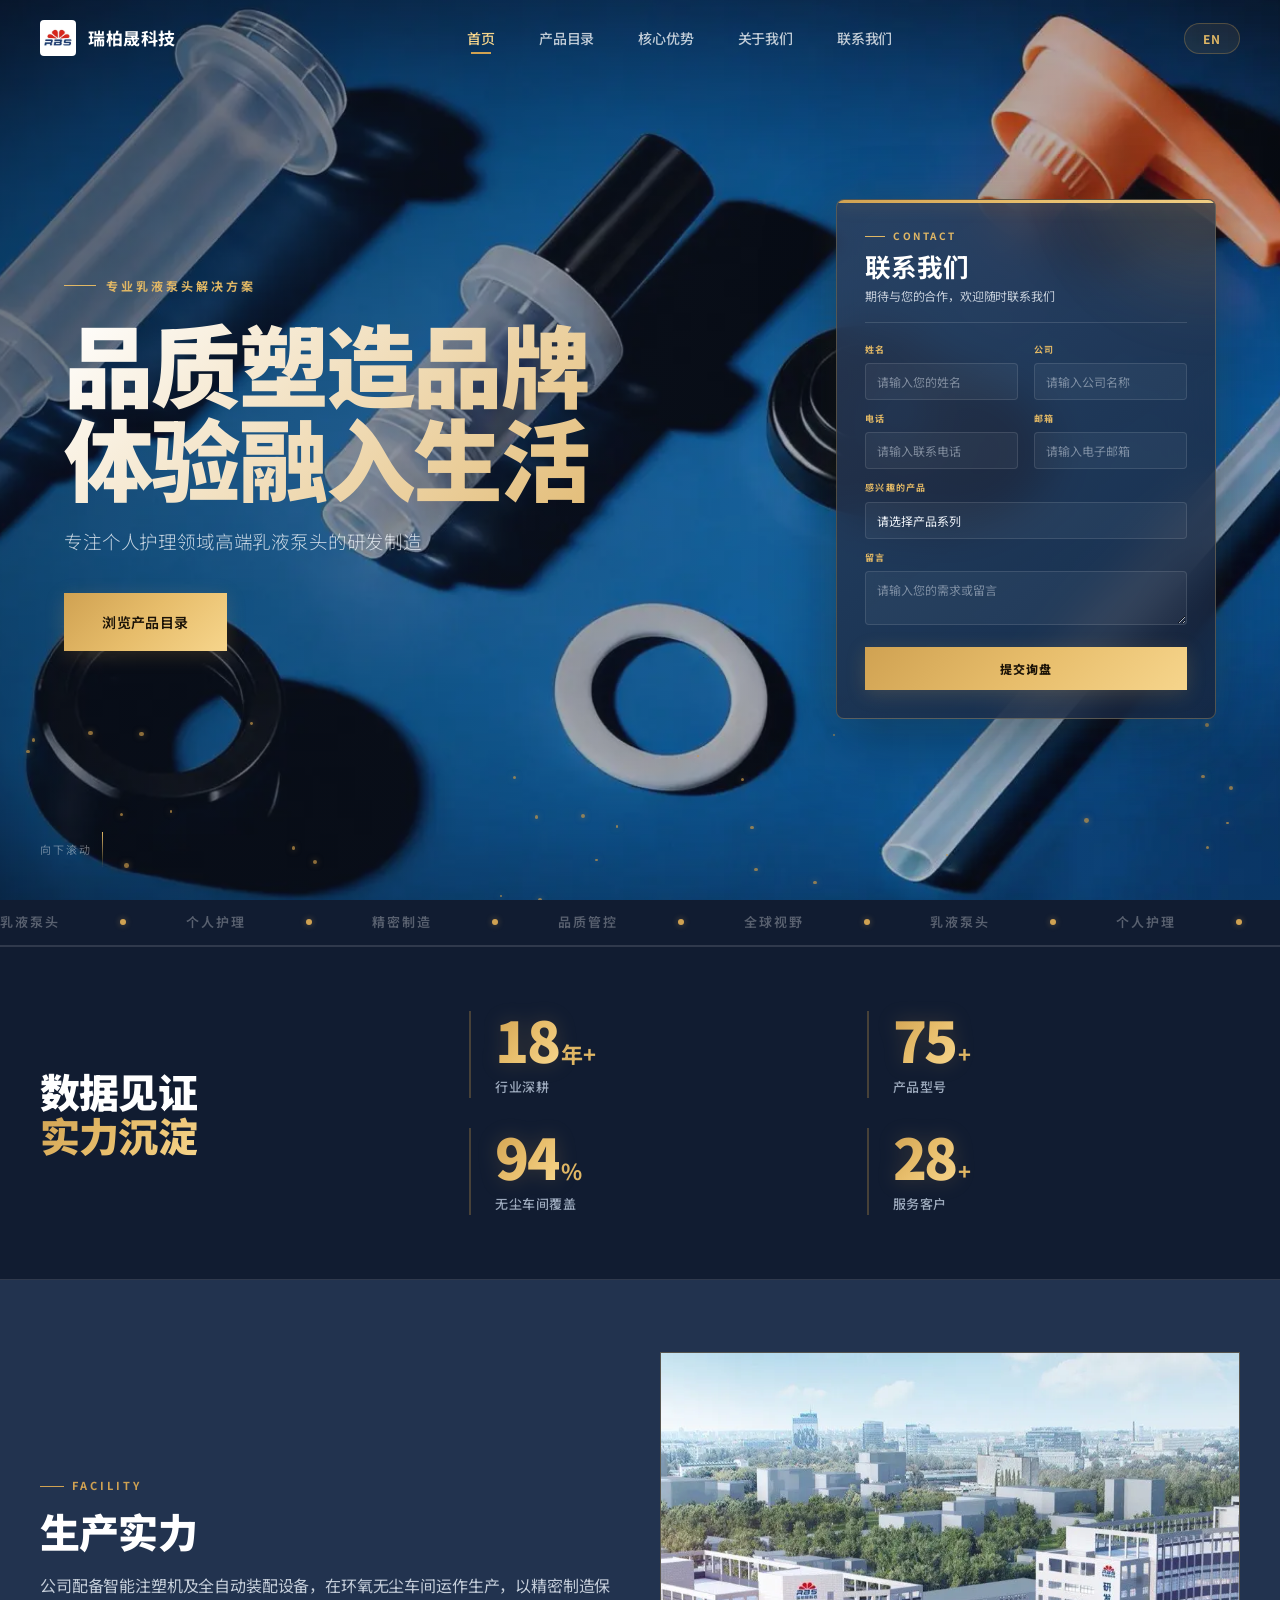
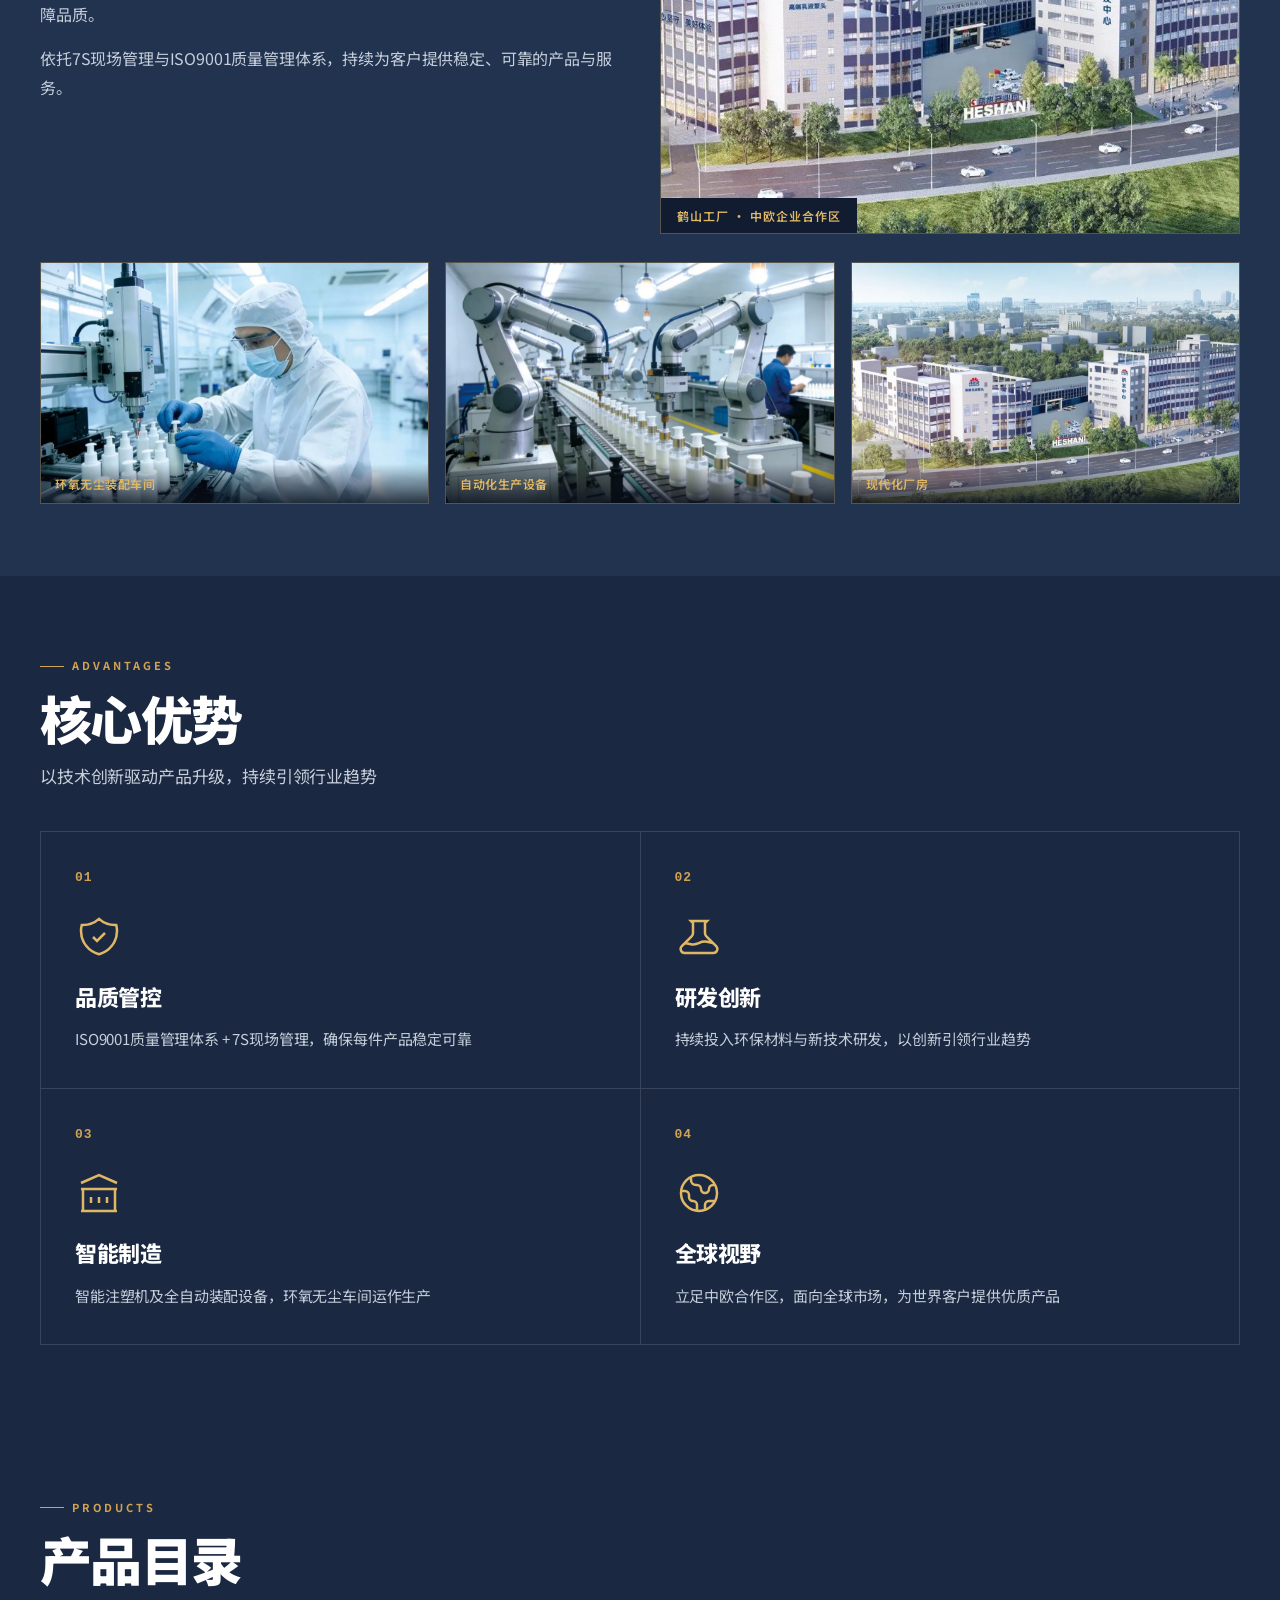
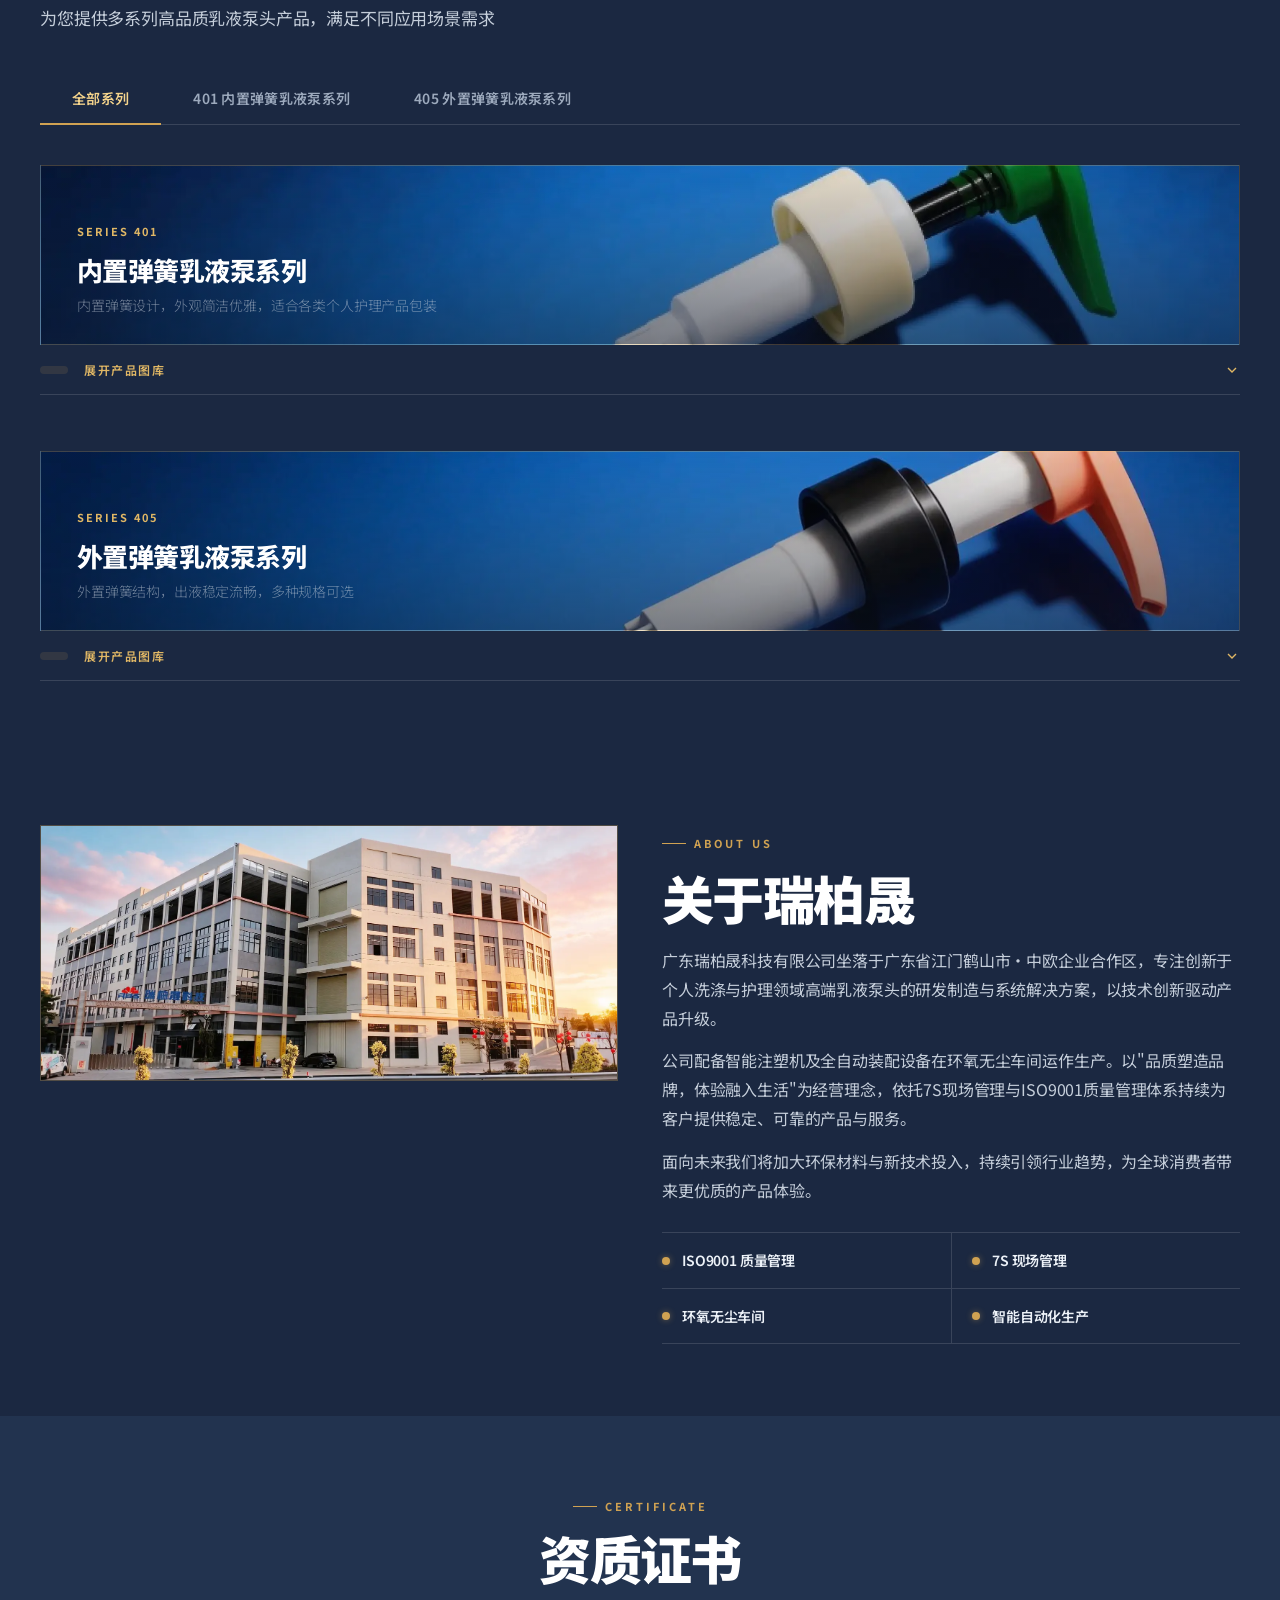
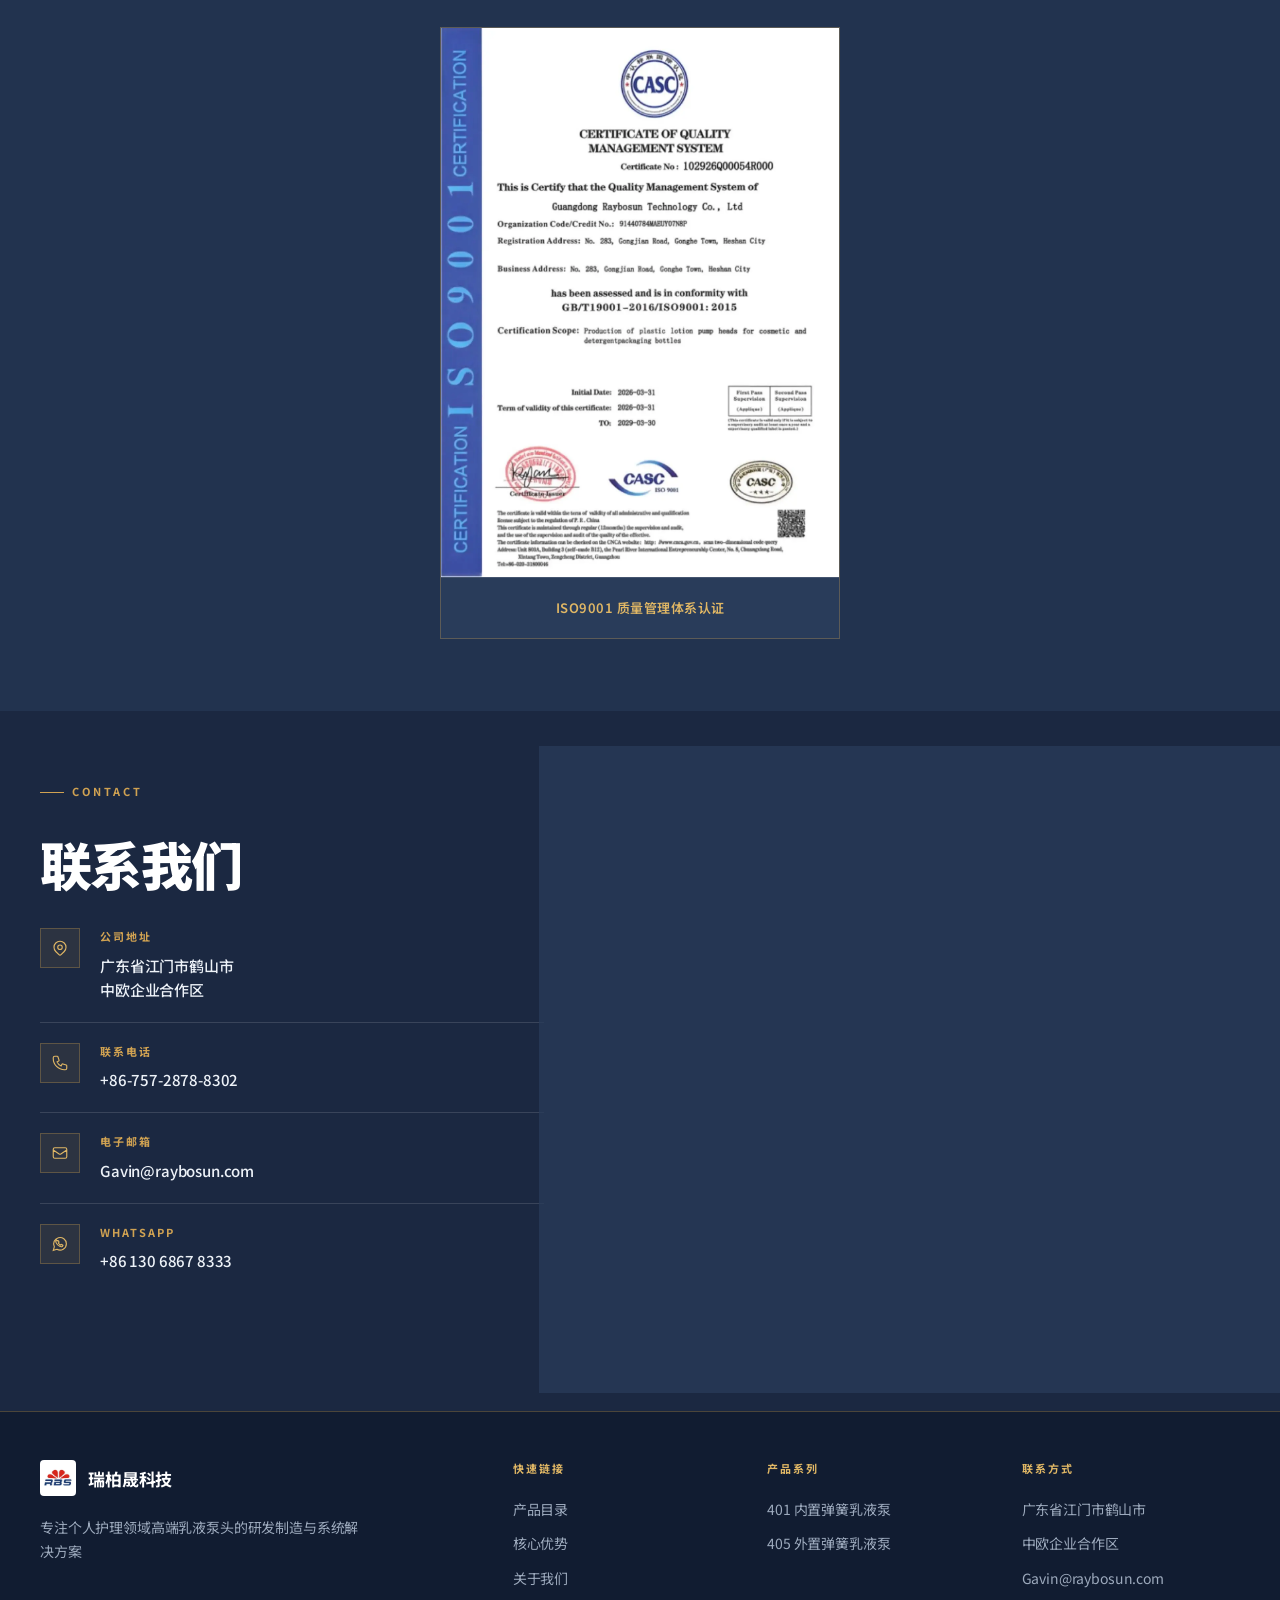
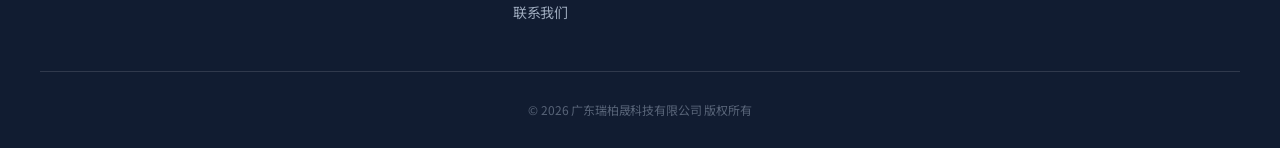
==== commit bb770ad7: "优化主页布局与询盘表单" ====
--- a/index.html
+++ b/index.html
@@ -44,12 +44,56 @@
         <div class="hero-overlay"></div>
         <div class="hero-particles" id="heroParticles"></div>
         <div class="hero-content">
-            <div class="hero-eyebrow" data-i18n="hero_badge">专业乳液泵头解决方案</div>
-            <h1 class="hero-title" data-i18n="hero_title">品质塑造品牌<br>体验融入生活</h1>
-            <p class="hero-subtitle" data-i18n="hero_subtitle">专注个人护理领域高端乳液泵头的研发制造</p>
-            <div class="hero-buttons">
-                <a href="#products" class="btn btn-primary" data-i18n="hero_btn_products">浏览产品目录</a>
-                <a href="#contact" class="btn btn-outline" data-i18n="hero_btn_contact">联系我们</a>
+            <div class="hero-copy">
+                <div class="hero-eyebrow" data-i18n="hero_badge">专业乳液泵头解决方案</div>
+                <h1 class="hero-title" data-i18n="hero_title">品质塑造品牌<br>体验融入生活</h1>
+                <p class="hero-subtitle" data-i18n="hero_subtitle">专注个人护理领域高端乳液泵头的研发制造</p>
+                <div class="hero-buttons">
+                    <a href="#products" class="btn btn-primary" data-i18n="hero_btn_products">浏览产品目录</a>
+                </div>
+            </div>
+            <div class="hero-contact-panel">
+                <div class="hero-form-header">
+                    <span data-i18n="contact_tag">CONTACT</span>
+                    <h2 data-i18n="contact_title">联系我们</h2>
+                    <p data-i18n="contact_desc">期待与您的合作，欢迎随时联系我们</p>
+                </div>
+                <form class="contact-form hero-contact-form" id="heroContactForm">
+                    <div class="form-row">
+                        <div class="form-group">
+                            <label data-i18n="form_name">姓名</label>
+                            <input type="text" name="user_name" data-i18n-placeholder="form_name_ph" placeholder="请输入您的姓名" required>
+                        </div>
+                        <div class="form-group">
+                            <label data-i18n="form_company">公司</label>
+                            <input type="text" name="user_company" data-i18n-placeholder="form_company_ph" placeholder="请输入公司名称">
+                        </div>
+                    </div>
+                    <div class="form-row">
+                        <div class="form-group">
+                            <label data-i18n="form_phone">电话</label>
+                            <input type="tel" name="user_phone" data-i18n-placeholder="form_phone_ph" placeholder="请输入联系电话" required>
+                        </div>
+                        <div class="form-group">
+                            <label data-i18n="form_email">邮箱</label>
+                            <input type="email" name="user_email" data-i18n-placeholder="form_email_ph" placeholder="请输入电子邮箱" required>
+                        </div>
+                    </div>
+                    <div class="form-group">
+                        <label data-i18n="form_product">感兴趣的产品</label>
+                        <select name="user_product">
+                            <option value="" data-i18n="form_select_ph">请选择产品系列</option>
+                            <option value="401" data-i18n="filter_401">401 内置弹簧乳液泵系列</option>
+                            <option value="405" data-i18n="filter_405">405 外置弹簧乳液泵系列</option>
+                            <option value="all" data-i18n="filter_all">全部系列</option>
+                        </select>
+                    </div>
+                    <div class="form-group">
+                        <label data-i18n="form_message">留言</label>
+                        <textarea rows="2" name="user_message" data-i18n-placeholder="form_message_ph" placeholder="请输入您的需求或留言"></textarea>
+                    </div>
+                    <button type="submit" class="btn btn-dark btn-full" data-i18n="form_submit">提交询盘</button>
+                </form>
             </div>
         </div>
         <div class="hero-scroll">
@@ -114,6 +158,83 @@
         </div>
     </section>
 
+    <!-- Factory Section -->
+    <section class="factory" id="factory">
+        <div class="container">
+            <div class="factory-layout">
+                <div class="factory-text">
+                    <span class="section-tag" data-i18n="factory_tag">FACILITY</span>
+                    <h2 data-i18n="factory_title">生产实力</h2>
+                    <p data-i18n="factory_p1">公司配备智能注塑机及全自动装配设备，在环氧无尘车间运作生产，以精密制造保障品质。</p>
+                    <p data-i18n="factory_p2">依托7S现场管理与ISO9001质量管理体系，持续为客户提供稳定、可靠的产品与服务。</p>
+                </div>
+                <div class="factory-main">
+                    <picture><source srcset="assets/images/factory/factory.webp" type="image/webp"><img src="assets/images/factory/factory.jpg" alt="鹤山工厂" loading="lazy"></picture>
+                    <div class="factory-caption" data-i18n="factory_main_caption">鹤山工厂 · 中欧企业合作区</div>
+                </div>
+            </div>
+            <div class="factory-side">
+                <div class="factory-card">
+                    <picture><source srcset="assets/images/factory/cleanroom.webp" type="image/webp"><img src="assets/images/factory/cleanroom.jpg" alt="无尘装配车间" loading="lazy"></picture>
+                    <div class="factory-card-caption" data-i18n="factory_cleanroom_caption">环氧无尘装配车间</div>
+                </div>
+                <div class="factory-card">
+                    <picture><source srcset="assets/images/factory/equipment.webp" type="image/webp"><img src="assets/images/factory/equipment.jpg" alt="生产设备" loading="lazy"></picture>
+                    <div class="factory-card-caption" data-i18n="factory_equipment_caption">自动化生产设备</div>
+                </div>
+                <div class="factory-card">
+                    <picture><source srcset="assets/images/factory/factory.webp" type="image/webp"><img src="assets/images/factory/factory.jpg" alt="工厂外景" loading="lazy"></picture>
+                    <div class="factory-card-caption" data-i18n="factory_exterior_caption">现代化厂房</div>
+                </div>
+            </div>
+        </div>
+    </section>
+
+    <!-- Advantages Section -->
+    <section class="advantages" id="advantages">
+        <div class="container">
+            <div class="section-header">
+                <span class="section-tag" data-i18n="adv_tag">ADVANTAGES</span>
+                <h2 class="section-title" data-i18n="adv_title">核心优势</h2>
+                <p class="section-desc" data-i18n="adv_desc">以技术创新驱动产品升级，持续引领行业趋势</p>
+            </div>
+            <div class="advantages-grid">
+                <div class="advantage-card">
+                    <div class="advantage-num">01</div>
+                    <div class="advantage-icon">
+                        <svg viewBox="0 0 24 24" fill="none" stroke="currentColor" stroke-width="1.25"><path d="M9 12l2 2 4-4m5.618-4.016A11.955 11.955 0 0112 2.944a11.955 11.955 0 01-8.618 3.04A12.02 12.02 0 003 9c0 5.591 3.824 10.29 9 11.622 5.176-1.332 9-6.03 9-11.622 0-1.042-.133-2.052-.382-3.016z"/></svg>
+                    </div>
+                    <h3 data-i18n="adv_q1_title">品质管控</h3>
+                    <p data-i18n="adv_q1_desc">ISO9001质量管理体系 + 7S现场管理，确保每件产品稳定可靠</p>
+                </div>
+                <div class="advantage-card">
+                    <div class="advantage-num">02</div>
+                    <div class="advantage-icon">
+                        <svg viewBox="0 0 24 24" fill="none" stroke="currentColor" stroke-width="1.25"><path d="M19.428 15.428a2 2 0 00-1.022-.547l-2.387-.477a6 6 0 00-3.86.517l-.318.158a6 6 0 01-3.86.517L6.05 15.21a2 2 0 00-1.806.547M8 4h8l-1 1v5.172a2 2 0 00.586 1.414l5 5c1.26 1.26.367 3.414-1.415 3.414H4.828c-1.782 0-2.674-2.154-1.414-3.414l5-5A2 2 0 009 10.172V5L8 4z"/></svg>
+                    </div>
+                    <h3 data-i18n="adv_q2_title">研发创新</h3>
+                    <p data-i18n="adv_q2_desc">持续投入环保材料与新技术研发，以创新引领行业趋势</p>
+                </div>
+                <div class="advantage-card">
+                    <div class="advantage-num">03</div>
+                    <div class="advantage-icon">
+                        <svg viewBox="0 0 24 24" fill="none" stroke="currentColor" stroke-width="1.25"><path d="M8 14v3m4-3v3m4-3v3M3 21h18M3 10h18M3 7l9-4 9 4M4 10h16v11H4V10z"/></svg>
+                    </div>
+                    <h3 data-i18n="adv_q3_title">智能制造</h3>
+                    <p data-i18n="adv_q3_desc">智能注塑机及全自动装配设备，环氧无尘车间运作生产</p>
+                </div>
+                <div class="advantage-card">
+                    <div class="advantage-num">04</div>
+                    <div class="advantage-icon">
+                        <svg viewBox="0 0 24 24" fill="none" stroke="currentColor" stroke-width="1.25"><path d="M3.055 11H5a2 2 0 012 2v1a2 2 0 002 2 2 2 0 012 2v2.945M8 3.935V5.5A2.5 2.5 0 0010.5 8h.5a2 2 0 012 2 2 2 0 104 0 2 2 0 012-2h1.064M15 20.488V18a2 2 0 012-2h3.064M21 12a9 9 0 11-18 0 9 9 0 0118 0z"/></svg>
+                    </div>
+                    <h3 data-i18n="adv_q4_title">全球视野</h3>
+                    <p data-i18n="adv_q4_desc">立足中欧合作区，面向全球市场，为世界客户提供优质产品</p>
+                </div>
+            </div>
+        </div>
+    </section>
+
     <!-- Products Section -->
     <section class="products" id="products">
         <div class="container">
@@ -175,83 +296,6 @@
                 </div>
             </div>
 
-        </div>
-    </section>
-
-    <!-- Advantages Section -->
-    <section class="advantages" id="advantages">
-        <div class="container">
-            <div class="section-header">
-                <span class="section-tag" data-i18n="adv_tag">ADVANTAGES</span>
-                <h2 class="section-title" data-i18n="adv_title">核心优势</h2>
-                <p class="section-desc" data-i18n="adv_desc">以技术创新驱动产品升级，持续引领行业趋势</p>
-            </div>
-            <div class="advantages-grid">
-                <div class="advantage-card">
-                    <div class="advantage-num">01</div>
-                    <div class="advantage-icon">
-                        <svg viewBox="0 0 24 24" fill="none" stroke="currentColor" stroke-width="1.25"><path d="M9 12l2 2 4-4m5.618-4.016A11.955 11.955 0 0112 2.944a11.955 11.955 0 01-8.618 3.04A12.02 12.02 0 003 9c0 5.591 3.824 10.29 9 11.622 5.176-1.332 9-6.03 9-11.622 0-1.042-.133-2.052-.382-3.016z"/></svg>
-                    </div>
-                    <h3 data-i18n="adv_q1_title">品质管控</h3>
-                    <p data-i18n="adv_q1_desc">ISO9001质量管理体系 + 7S现场管理，确保每件产品稳定可靠</p>
-                </div>
-                <div class="advantage-card">
-                    <div class="advantage-num">02</div>
-                    <div class="advantage-icon">
-                        <svg viewBox="0 0 24 24" fill="none" stroke="currentColor" stroke-width="1.25"><path d="M19.428 15.428a2 2 0 00-1.022-.547l-2.387-.477a6 6 0 00-3.86.517l-.318.158a6 6 0 01-3.86.517L6.05 15.21a2 2 0 00-1.806.547M8 4h8l-1 1v5.172a2 2 0 00.586 1.414l5 5c1.26 1.26.367 3.414-1.415 3.414H4.828c-1.782 0-2.674-2.154-1.414-3.414l5-5A2 2 0 009 10.172V5L8 4z"/></svg>
-                    </div>
-                    <h3 data-i18n="adv_q2_title">研发创新</h3>
-                    <p data-i18n="adv_q2_desc">持续投入环保材料与新技术研发，以创新引领行业趋势</p>
-                </div>
-                <div class="advantage-card">
-                    <div class="advantage-num">03</div>
-                    <div class="advantage-icon">
-                        <svg viewBox="0 0 24 24" fill="none" stroke="currentColor" stroke-width="1.25"><path d="M8 14v3m4-3v3m4-3v3M3 21h18M3 10h18M3 7l9-4 9 4M4 10h16v11H4V10z"/></svg>
-                    </div>
-                    <h3 data-i18n="adv_q3_title">智能制造</h3>
-                    <p data-i18n="adv_q3_desc">智能注塑机及全自动装配设备，环氧无尘车间运作生产</p>
-                </div>
-                <div class="advantage-card">
-                    <div class="advantage-num">04</div>
-                    <div class="advantage-icon">
-                        <svg viewBox="0 0 24 24" fill="none" stroke="currentColor" stroke-width="1.25"><path d="M3.055 11H5a2 2 0 012 2v1a2 2 0 002 2 2 2 0 012 2v2.945M8 3.935V5.5A2.5 2.5 0 0010.5 8h.5a2 2 0 012 2 2 2 0 104 0 2 2 0 012-2h1.064M15 20.488V18a2 2 0 012-2h3.064M21 12a9 9 0 11-18 0 9 9 0 0118 0z"/></svg>
-                    </div>
-                    <h3 data-i18n="adv_q4_title">全球视野</h3>
-                    <p data-i18n="adv_q4_desc">立足中欧合作区，面向全球市场，为世界客户提供优质产品</p>
-                </div>
-            </div>
-        </div>
-    </section>
-
-    <!-- Factory Section -->
-    <section class="factory" id="factory">
-        <div class="container">
-            <div class="factory-layout">
-                <div class="factory-text">
-                    <span class="section-tag" data-i18n="factory_tag">FACILITY</span>
-                    <h2 data-i18n="factory_title">生产实力</h2>
-                    <p data-i18n="factory_p1">公司配备智能注塑机及全自动装配设备，在环氧无尘车间运作生产，以精密制造保障品质。</p>
-                    <p data-i18n="factory_p2">依托7S现场管理与ISO9001质量管理体系，持续为客户提供稳定、可靠的产品与服务。</p>
-                </div>
-                <div class="factory-main">
-                    <picture><source srcset="assets/images/factory/factory.webp" type="image/webp"><img src="assets/images/factory/factory.jpg" alt="鹤山工厂" loading="lazy"></picture>
-                    <div class="factory-caption" data-i18n="factory_main_caption">鹤山工厂 · 中欧企业合作区</div>
-                </div>
-            </div>
-            <div class="factory-side">
-                <div class="factory-card">
-                    <picture><source srcset="assets/images/factory/cleanroom.webp" type="image/webp"><img src="assets/images/factory/cleanroom.jpg" alt="无尘装配车间" loading="lazy"></picture>
-                    <div class="factory-card-caption" data-i18n="factory_cleanroom_caption">环氧无尘装配车间</div>
-                </div>
-                <div class="factory-card">
-                    <picture><source srcset="assets/images/factory/equipment.webp" type="image/webp"><img src="assets/images/factory/equipment.jpg" alt="生产设备" loading="lazy"></picture>
-                    <div class="factory-card-caption" data-i18n="factory_equipment_caption">自动化生产设备</div>
-                </div>
-                <div class="factory-card">
-                    <picture><source srcset="assets/images/factory/factory.webp" type="image/webp"><img src="assets/images/factory/factory.jpg" alt="工厂外景" loading="lazy"></picture>
-                    <div class="factory-card-caption" data-i18n="factory_exterior_caption">现代化厂房</div>
-                </div>
-            </div>
         </div>
     </section>
 
--- a/assets/css/style.css
+++ b/assets/css/style.css
@@ -1,10 +1,10 @@
 :root {
-    --bg: #141C2E;
-    --bg-soft: #19243A;
-    --bg-darker: #0D1424;
-    --bg-card: #1D2940;
-    --bg-glass: rgba(29, 41, 64, 0.72);
-    --bg-glass-hover: rgba(37, 52, 79, 0.82);
+    --bg: #1B2841;
+    --bg-soft: #22334F;
+    --bg-darker: #111C31;
+    --bg-card: #293C5A;
+    --bg-glass: rgba(41, 60, 90, 0.76);
+    --bg-glass-hover: rgba(50, 72, 105, 0.86);
 
     --gold: #D0A252;
     --gold-light: #E0B765;
@@ -16,16 +16,16 @@
     --gradient-gold: linear-gradient(135deg, #D0A252, #E7BD6B, #F6D58C);
 
     --text: #EDF2F8;
-    --text-light: #B4BFCE;
-    --text-dim: #8794A8;
+    --text-light: #C5CEDA;
+    --text-dim: #9DAABD;
     --text-white: #FFFFFF;
 
-    --line: rgba(255, 255, 255, 0.1);
-    --line-gold: rgba(208, 162, 82, 0.24);
+    --line: rgba(255, 255, 255, 0.13);
+    --line-gold: rgba(208, 162, 82, 0.3);
     --line-gold-hover: rgba(208, 162, 82, 0.52);
 
-    --shadow: 0 4px 20px rgba(4, 8, 18, 0.28);
-    --shadow-lg: 0 8px 30px rgba(4, 8, 18, 0.36);
+    --shadow: 0 4px 20px rgba(4, 8, 18, 0.2);
+    --shadow-lg: 0 8px 30px rgba(4, 8, 18, 0.28);
     --shadow-gold: 0 4px 20px rgba(208, 162, 82, 0.2);
     --shadow-gold-lg: 0 8px 40px rgba(208, 162, 82, 0.3);
 
@@ -87,7 +87,7 @@
 }
 
 .navbar.scrolled {
-    background: rgba(13, 20, 36, 0.86);
+    background: rgba(17, 28, 49, 0.88);
     backdrop-filter: blur(20px);
     -webkit-backdrop-filter: blur(20px);
     padding: 14px 0;
@@ -261,7 +261,7 @@
 .hero-overlay {
     position: absolute;
     inset: 0;
-    background: linear-gradient(105deg, rgba(9, 15, 28, 0.72) 0%, rgba(14, 23, 40, 0.5) 50%, rgba(22, 34, 55, 0.28) 100%);
+    background: linear-gradient(105deg, rgba(12, 21, 38, 0.6) 0%, rgba(20, 33, 55, 0.4) 50%, rgba(32, 48, 74, 0.18) 100%);
 }
 
 .hero-grid-lines {
@@ -326,22 +326,172 @@
     position: relative;
     z-index: 2;
     color: white;
-    padding: 0 40px;
-    max-width: 1320px;
+    padding: 2vh clamp(40px, 5vw, 88px) 0;
+    max-width: 1440px;
     margin: 0 auto;
     width: 100%;
+    display: grid;
+    grid-template-columns: minmax(0, 1.35fr) minmax(380px, 0.65fr);
+    gap: clamp(40px, 5vw, 76px);
+    align-items: center;
+}
+
+.hero-copy {
+    min-width: 0;
+}
+
+.hero-contact-panel {
+    position: relative;
+    width: 100%;
+    max-width: 460px;
+    justify-self: end;
+    padding: clamp(24px, 2.2vw, 34px);
+    overflow: hidden;
+    background:
+        linear-gradient(145deg, rgba(45, 64, 94, 0.86), rgba(22, 34, 57, 0.82));
+    border: 1px solid var(--line-gold);
+    border-radius: var(--radius-lg);
+    box-shadow: 0 24px 70px rgba(4, 8, 18, 0.34), 0 0 40px rgba(208, 162, 82, 0.08);
+    backdrop-filter: blur(22px);
+    -webkit-backdrop-filter: blur(22px);
+}
+
+.hero-contact-panel::before {
+    content: '';
+    position: absolute;
+    top: 0;
+    left: 0;
+    right: 0;
+    height: 3px;
+    background: var(--gradient-gold);
+    box-shadow: 0 0 18px var(--gold-glow-strong);
+}
+
+.hero-contact-panel::after {
+    content: '';
+    position: absolute;
+    width: 220px;
+    height: 220px;
+    top: -130px;
+    right: -100px;
+    border-radius: 50%;
+    background: rgba(208, 162, 82, 0.13);
+    filter: blur(35px);
+    pointer-events: none;
+}
+
+.hero-contact-panel > * {
+    position: relative;
+    z-index: 1;
+}
+
+.hero-form-header {
+    margin-bottom: 20px;
+    padding-bottom: 16px;
+    border-bottom: 1px solid var(--line);
+}
+
+.hero-form-header span {
+    display: flex;
+    align-items: center;
+    gap: 8px;
+    margin-bottom: 7px;
+    color: var(--gold-light);
+    font-size: 10px;
+    font-weight: 700;
+    letter-spacing: 2.5px;
+}
+
+.hero-form-header span::before {
+    content: '';
+    width: 20px;
+    height: 1px;
+    background: var(--gold-light);
+}
+
+.hero-form-header h2 {
+    margin-bottom: 5px;
+    color: var(--text-white);
+    font-size: clamp(24px, 2vw, 30px);
+    line-height: 1.2;
+}
+
+.hero-form-header p {
+    color: var(--text-light);
+    font-size: 12px;
+    line-height: 1.55;
+}
+
+.hero-contact-form .form-group {
+    margin-bottom: 12px;
+}
+
+.hero-contact-form .form-row {
+    gap: 16px;
+}
+
+.hero-contact-form .form-group label {
+    margin-bottom: 6px;
+    color: var(--gold-light);
+    font-size: 9px;
+    letter-spacing: 1.2px;
+}
+
+.hero-contact-form .form-group input,
+.hero-contact-form .form-group select,
+.hero-contact-form .form-group textarea {
+    padding: 9px 11px;
+    background: rgba(255, 255, 255, 0.045);
+    border: 1px solid rgba(255, 255, 255, 0.11);
+    border-radius: var(--radius);
+    font-size: 12px;
+}
+
+.hero-contact-form .form-group input::placeholder,
+.hero-contact-form .form-group textarea::placeholder {
+    color: rgba(197, 206, 218, 0.55);
+}
+
+.hero-contact-form .form-group input:focus,
+.hero-contact-form .form-group select:focus,
+.hero-contact-form .form-group textarea:focus {
+    background: rgba(255, 255, 255, 0.07);
+    border-color: var(--gold);
+    box-shadow: 0 0 0 3px rgba(208, 162, 82, 0.1);
+}
+
+.hero-contact-form textarea {
+    min-height: 48px;
+}
+
+.hero-contact-form .btn {
+    margin-top: 3px;
+    padding: 13px 24px;
+    background: var(--gradient-gold);
+    color: #1A1207;
+    border: none;
+    font-size: 12px;
+    font-weight: 800;
+    letter-spacing: 1px;
+    box-shadow: var(--shadow-gold);
+}
+
+.hero-contact-form .btn:hover {
+    transform: translateY(-2px);
+    filter: brightness(1.08);
+    box-shadow: var(--shadow-gold-lg);
 }
 
 .hero-eyebrow {
     display: inline-flex;
     align-items: center;
     gap: 10px;
-    font-size: 12px;
+    font-size: clamp(12px, 0.85vw, 14px);
     font-weight: 700;
     letter-spacing: 3px;
     text-transform: uppercase;
     color: var(--gold-light);
-    margin-bottom: 28px;
+    margin-bottom: 20px;
 }
 
 .hero-eyebrow::before {
@@ -352,12 +502,12 @@
 }
 
 .hero-title {
-    font-size: clamp(40px, 7vw, 84px);
+    font-size: clamp(48px, min(7vw, 10vh), 96px);
     font-weight: 900;
     line-height: 1.05;
     letter-spacing: -0.03em;
-    margin-bottom: 24px;
-    max-width: 900px;
+    margin-bottom: clamp(20px, 2.5vh, 30px);
+    max-width: 1080px;
     background: linear-gradient(135deg, #FFFFFF 0%, #E0B66A 50%, #FFFFFF 100%);
     background-size: 200% auto;
     -webkit-background-clip: text;
@@ -372,7 +522,9 @@
 }
 
 html[lang="en"] .hero-title {
-    font-size: clamp(32px, 5.5vw, 64px);
+    font-size: clamp(42px, min(3.8vw, 7vh), 60px);
+    max-width: none;
+    white-space: nowrap;
 }
 
 .hero-title em {
@@ -381,19 +533,24 @@
 }
 
 .hero-subtitle {
-    font-size: clamp(16px, 1.6vw, 19px);
+    font-size: clamp(17px, 1.45vw, 22px);
     font-weight: 300;
-    opacity: 0.65;
-    margin-bottom: 44px;
+    opacity: 0.82;
+    margin-bottom: clamp(28px, 4vh, 42px);
     line-height: 1.7;
-    max-width: 480px;
+    max-width: 680px;
     color: var(--text);
 }
 
 .hero-buttons {
     display: flex;
-    gap: 16px;
+    gap: 18px;
     flex-wrap: wrap;
+}
+
+.hero-buttons .btn {
+    padding: clamp(15px, 1.4vw, 18px) clamp(32px, 3vw, 44px);
+    font-size: clamp(14px, 1vw, 16px);
 }
 
 .btn {
@@ -520,7 +677,7 @@
 
 /* ========== SECTION HEADER ========== */
 .section-header {
-    margin-bottom: 48px;
+    margin-bottom: 40px;
 }
 
 .section-header.centered {
@@ -572,14 +729,14 @@
 
 /* ========== PRODUCTS ========== */
 .products {
-    padding: 88px 0;
+    padding: 72px 0;
     background: var(--bg);
 }
 
 .series-filter {
     display: flex;
     gap: 0;
-    margin-bottom: 48px;
+    margin-bottom: 40px;
     border-bottom: 1px solid var(--line);
     flex-wrap: wrap;
 }
@@ -623,7 +780,7 @@
 }
 
 .product-series {
-    margin-bottom: 68px;
+    margin-bottom: 56px;
 }
 
 .product-series:last-child {
@@ -636,7 +793,7 @@
 
 .series-header {
     position: relative;
-    height: 200px;
+    height: 180px;
     overflow: hidden;
     background: var(--bg-darker);
     margin-bottom: 0;
@@ -651,7 +808,7 @@
 .series-header-overlay {
     position: absolute;
     inset: 0;
-    background: linear-gradient(0deg, rgba(9, 15, 28, 0.68) 0%, rgba(13, 21, 37, 0.12) 100%);
+    background: linear-gradient(0deg, rgba(12, 21, 38, 0.54) 0%, rgba(20, 33, 55, 0.08) 100%);
 }
 
 .series-header-content {
@@ -839,7 +996,7 @@
 /* ========== STATS ========== */
 .stats {
     background: var(--bg-darker);
-    padding: 72px 0;
+    padding: 64px 0;
     border-top: 1px solid var(--line);
     border-bottom: 1px solid var(--line);
 }
@@ -847,7 +1004,7 @@
 .stats-inner {
     display: grid;
     grid-template-columns: 1fr 2fr;
-    gap: 56px;
+    gap: 44px;
     align-items: center;
 }
 
@@ -870,7 +1027,7 @@
 .stats-grid {
     display: grid;
     grid-template-columns: repeat(2, 1fr);
-    gap: 36px 28px;
+    gap: 30px 24px;
 }
 
 .stat-item {
@@ -912,7 +1069,7 @@
 
 /* ========== ADVANTAGES ========== */
 .advantages {
-    padding: 88px 0;
+    padding: 72px 0;
     background: var(--bg);
 }
 
@@ -926,7 +1083,7 @@
 
 .advantage-card {
     background: var(--bg);
-    padding: 44px 40px;
+    padding: 36px 34px;
     border-right: 1px solid var(--line);
     border-bottom: 1px solid var(--line);
     transition: var(--transition);
@@ -1028,16 +1185,16 @@
 
 /* ========== FACTORY ========== */
 .factory {
-    padding: 88px 0;
+    padding: 72px 0;
     background: var(--bg-soft);
 }
 
 .factory-layout {
     display: grid;
     grid-template-columns: 1fr 1fr;
-    gap: 48px;
-    align-items: center;
-    margin-bottom: 36px;
+    gap: 40px;
+    align-items: center;
+    margin-bottom: 28px;
 }
 
 .factory-text h2 {
@@ -1147,14 +1304,14 @@
 
 /* ========== ABOUT ========== */
 .about {
-    padding: 88px 0;
+    padding: 72px 0;
     background: var(--bg);
 }
 
 .about-grid {
     display: grid;
     grid-template-columns: 1fr 1fr;
-    gap: 56px;
+    gap: 44px;
     align-items: start;
 }
 
@@ -1227,7 +1384,7 @@
 
 /* ========== CERT ========== */
 .cert {
-    padding: 88px 0;
+    padding: 72px 0;
     background: var(--bg-soft);
 }
 
@@ -1272,28 +1429,28 @@
 
 /* ========== CONTACT ========== */
 .contact {
-    padding: 88px 0;
+    padding: 72px 0;
     background: var(--bg);
 }
 
 .contact-grid {
     display: grid;
     grid-template-columns: 1fr 1.3fr;
-    gap: 48px;
+    gap: 40px;
     align-items: start;
 }
 
 .contact-info {
     display: flex;
     flex-direction: column;
-    gap: 24px;
+    gap: 20px;
 }
 
 .contact-card {
     display: flex;
     gap: 20px;
     align-items: flex-start;
-    padding-bottom: 24px;
+    padding-bottom: 20px;
     border-bottom: 1px solid var(--line);
 }
 
@@ -1354,7 +1511,7 @@
     background: var(--bg-glass);
     backdrop-filter: blur(15px);
     border: 1px solid var(--line-gold);
-    padding: 38px;
+    padding: 32px;
     box-shadow: var(--shadow-lg);
 }
 
@@ -1365,7 +1522,7 @@
 }
 
 .form-group {
-    margin-bottom: 18px;
+    margin-bottom: 16px;
 }
 
 .form-group label {
@@ -1423,7 +1580,7 @@
 .footer {
     background: var(--bg-darker);
     color: white;
-    padding: 56px 0 0;
+    padding: 48px 0 0;
     border-top: 1px solid var(--line-gold);
 }
 
@@ -1631,12 +1788,18 @@
 }
 
 /* ========== RESPONSIVE ========== */
+@media (max-width: 1200px) {
+    .hero-content { display: block; }
+    .hero-contact-panel { display: none; }
+    html[lang="en"] .hero-title { white-space: normal; }
+}
+
 @media (max-width: 1024px) {
     .container { padding: 0 32px; }
     .footer-grid { grid-template-columns: 1fr 1fr; gap: 32px; }
     .factory-layout { grid-template-columns: 1fr; gap: 40px; }
     .factory-main img { height: 360px; }
-    .stats-inner { grid-template-columns: 1fr; gap: 48px; }
+    .stats-inner { grid-template-columns: 1fr; gap: 36px; }
     .contact-grid { grid-template-columns: 1fr; }
 }
 
@@ -1648,12 +1811,12 @@
     .factory,
     .about,
     .cert,
-    .contact { padding: 64px 0; }
-
-    .stats { padding: 56px 0; }
-    .section-header { margin-bottom: 36px; }
-    .series-filter { margin-bottom: 36px; }
-    .product-series { margin-bottom: 48px; }
+    .contact { padding: 52px 0; }
+
+    .stats { padding: 48px 0; }
+    .section-header { margin-bottom: 32px; }
+    .series-filter { margin-bottom: 32px; }
+    .product-series { margin-bottom: 44px; }
 
     .nav-menu {
         position: fixed;
@@ -1685,13 +1848,16 @@
     .nav-toggle span { background: white; }
     .navbar.scrolled .nav-toggle span { background: var(--text); }
 
-    .hero-content { padding: 0 24px; }
+    .hero-content { padding: 2vh 24px 0; }
+    .hero-title { font-size: clamp(40px, 10vw, 58px); }
+    html[lang="en"] .hero-title { font-size: clamp(34px, 8vw, 48px); }
+    .hero-subtitle { font-size: clamp(16px, 4vw, 18px); max-width: 520px; }
     .hero-scroll { left: 24px; }
 
     .stats-grid { grid-template-columns: 1fr 1fr; gap: 28px 20px; }
     .advantages-grid { grid-template-columns: 1fr; }
-    .about-grid { grid-template-columns: 1fr; gap: 36px; }
-    .contact-form-wrapper { padding: 28px 24px; }
+    .about-grid { grid-template-columns: 1fr; gap: 28px; }
+    .contact-form-wrapper { padding: 24px; }
     .form-row { grid-template-columns: 1fr; }
     .footer-grid { grid-template-columns: 1fr; }
 
@@ -1707,6 +1873,9 @@
     .stats-grid { grid-template-columns: 1fr; }
     .stat-number { font-size: 44px; }
     .hero-buttons { flex-direction: column; align-items: stretch; }
+    .hero-title { font-size: clamp(36px, 10.5vw, 46px); }
+    html[lang="en"] .hero-title { font-size: clamp(31px, 8.5vw, 39px); }
+    .hero-eyebrow { font-size: 11px; letter-spacing: 2px; }
     .product-grid { grid-template-columns: repeat(2, 1fr); }
     .advantage-card { padding: 34px 28px; }
 }
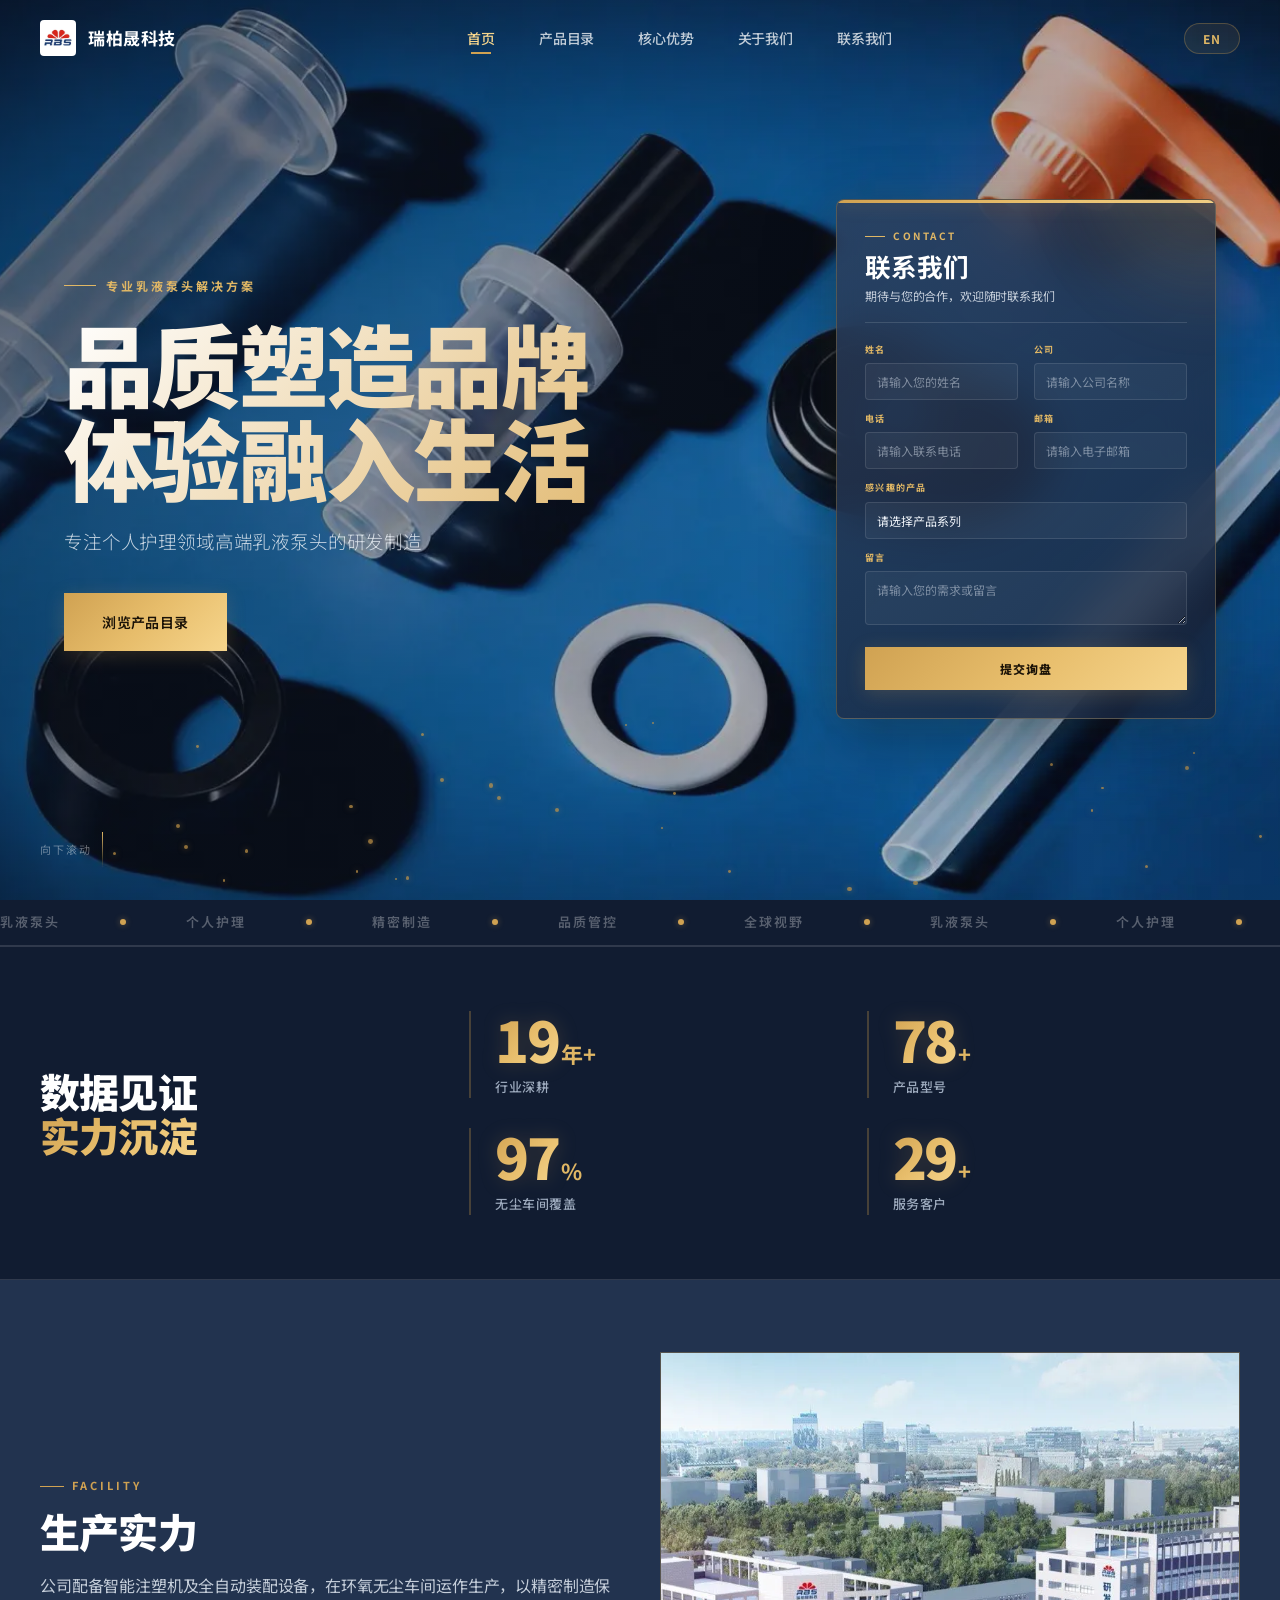
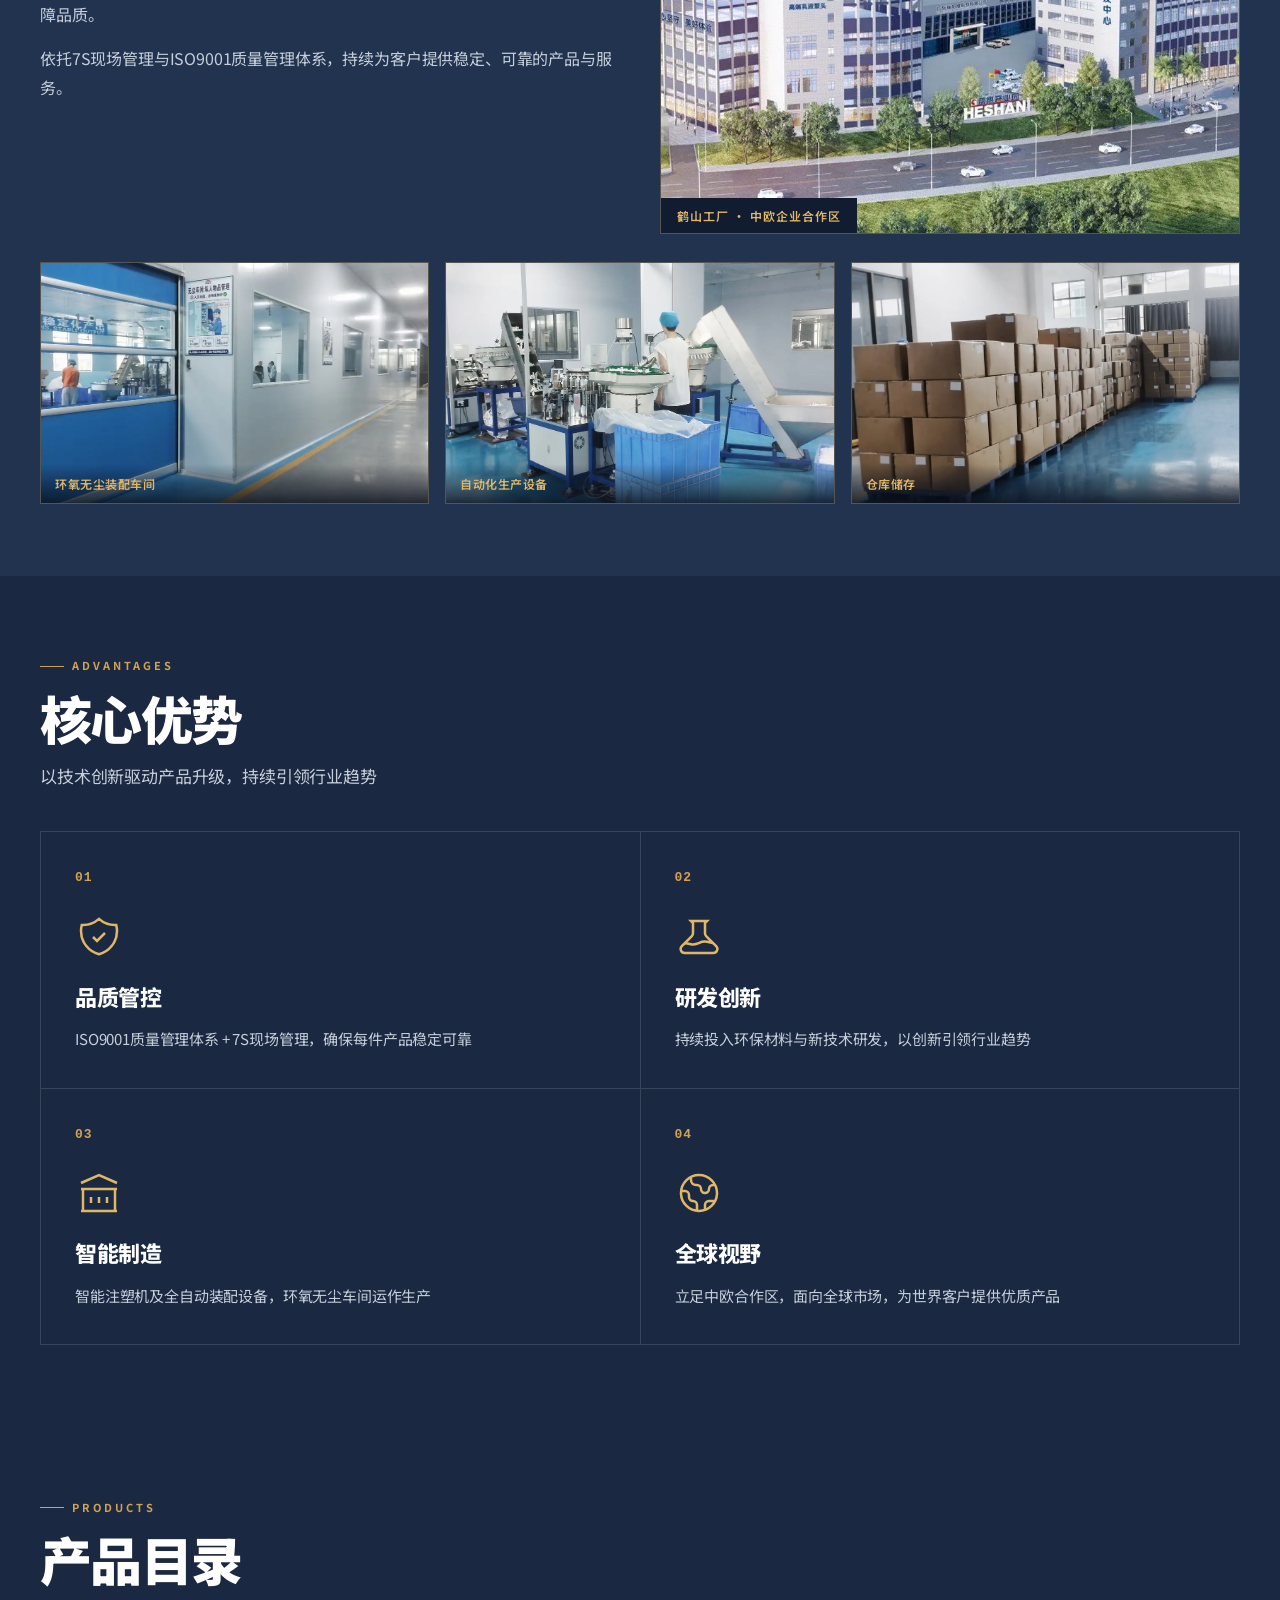
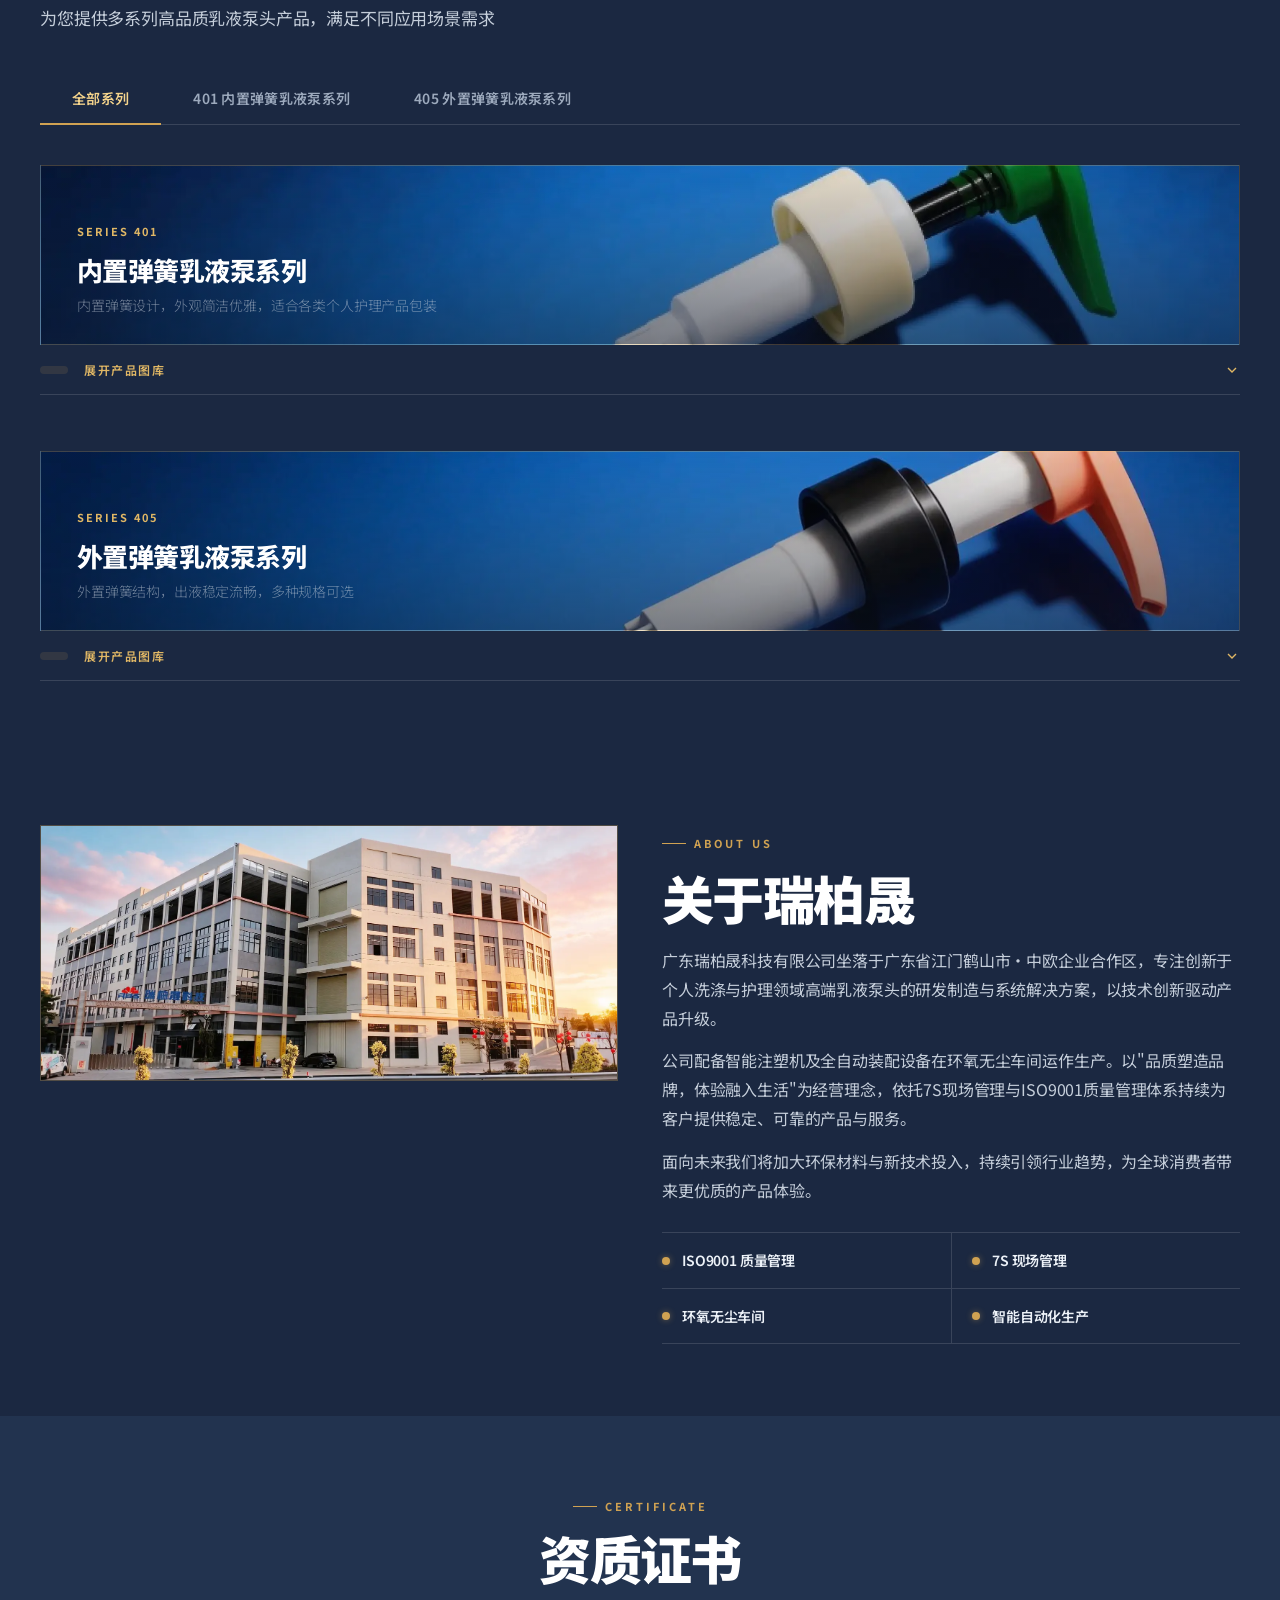
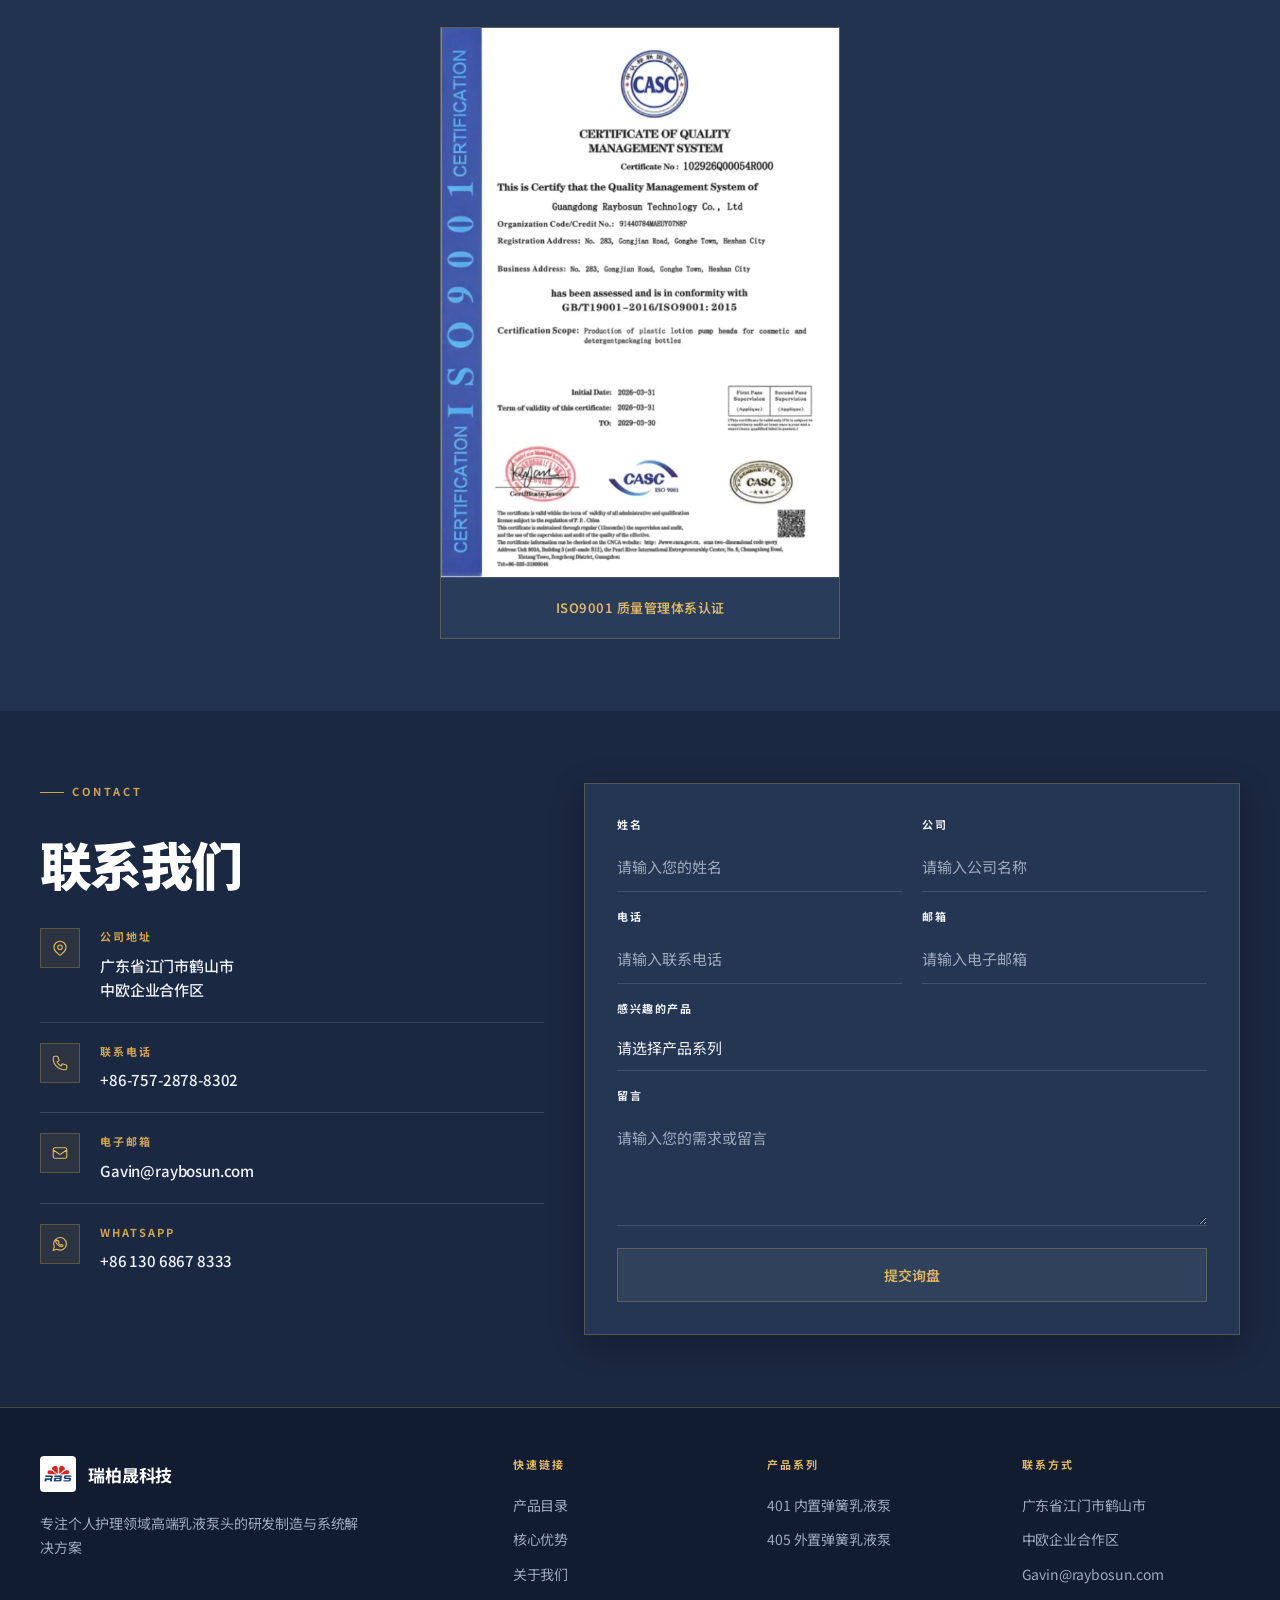
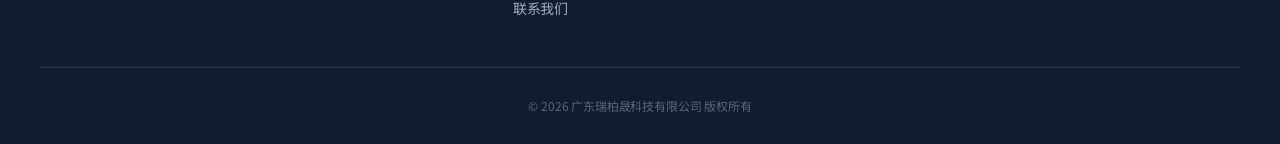
==== commit f3d54fa1: "更新工厂展示图片与仓库文案" ====
--- a/index.html
+++ b/index.html
@@ -183,8 +183,8 @@
                     <div class="factory-card-caption" data-i18n="factory_equipment_caption">自动化生产设备</div>
                 </div>
                 <div class="factory-card">
-                    <picture><source srcset="assets/images/factory/factory.webp" type="image/webp"><img src="assets/images/factory/factory.jpg" alt="工厂外景" loading="lazy"></picture>
-                    <div class="factory-card-caption" data-i18n="factory_exterior_caption">现代化厂房</div>
+                    <picture><source srcset="assets/images/factory/warehouse.webp" type="image/webp"><img src="assets/images/factory/warehouse.jpg" alt="仓库储存" loading="lazy"></picture>
+                    <div class="factory-card-caption" data-i18n="factory_exterior_caption">仓库储存</div>
                 </div>
             </div>
         </div>
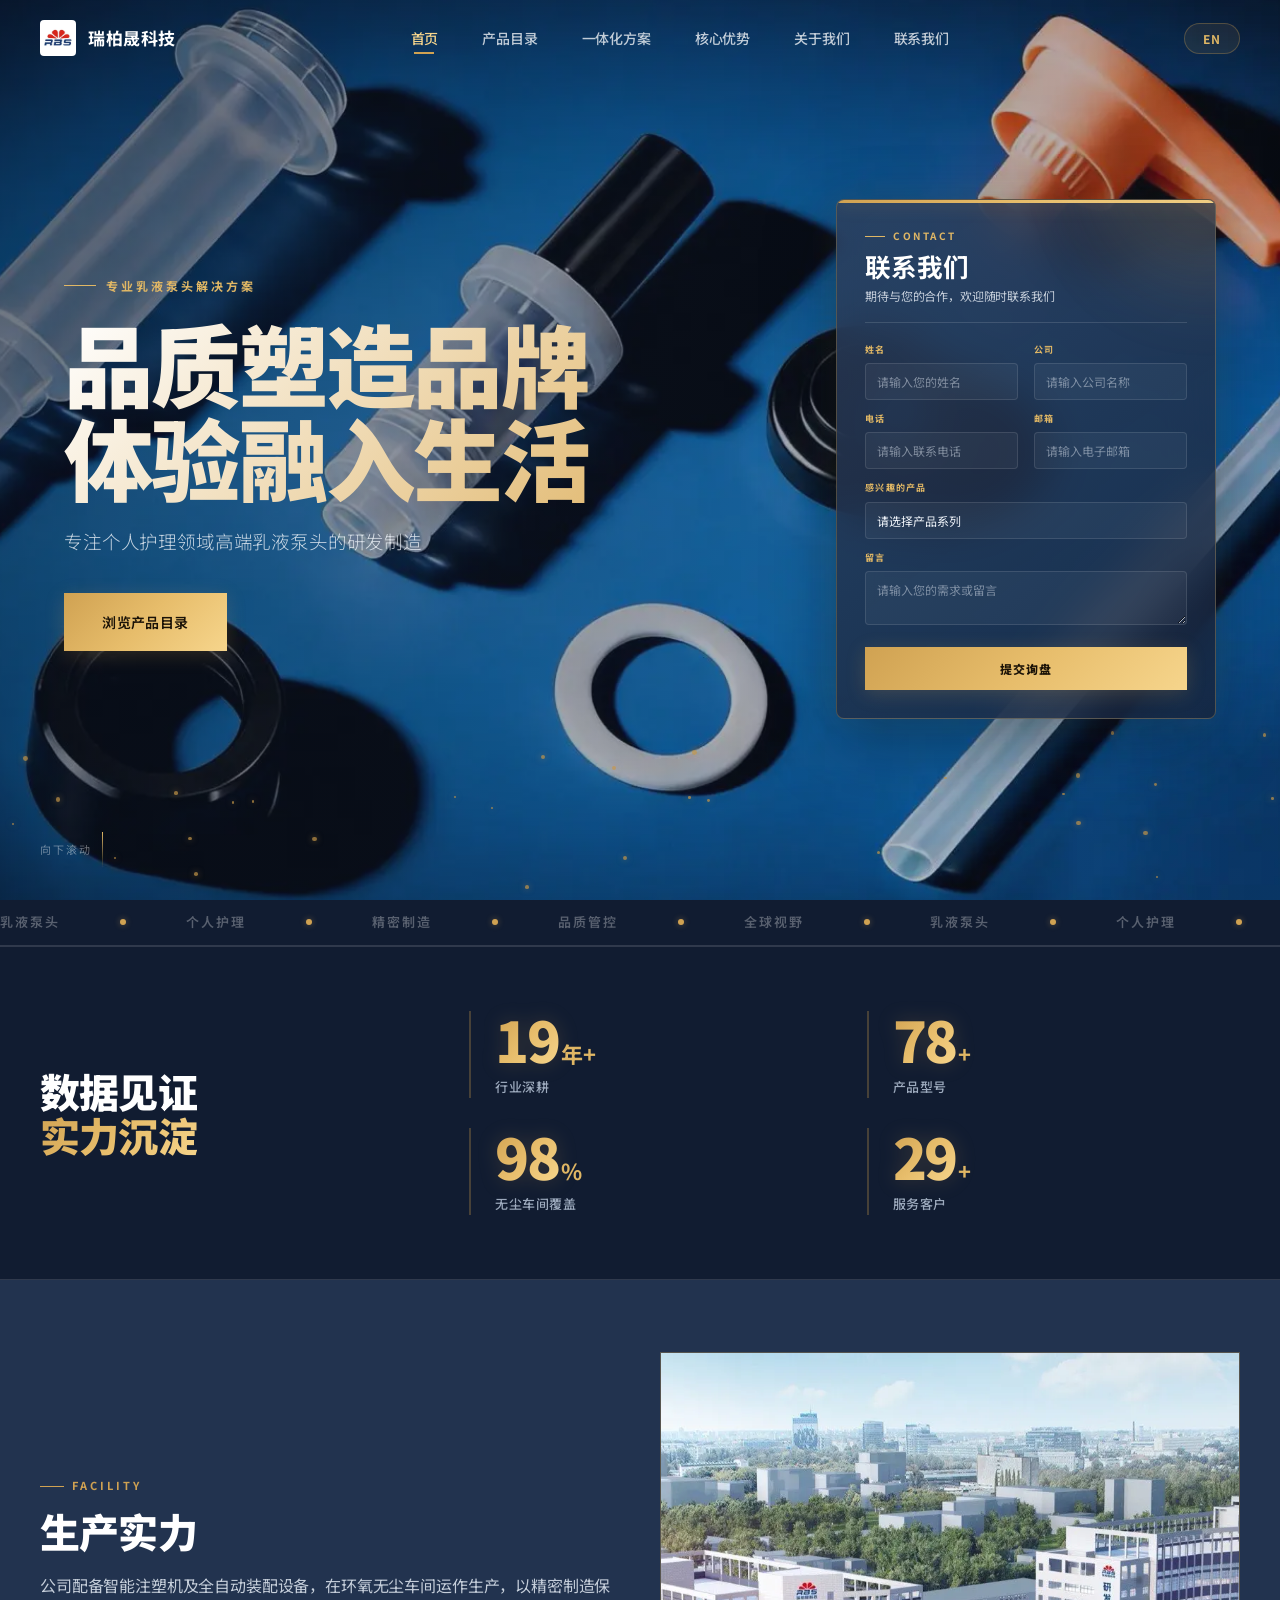
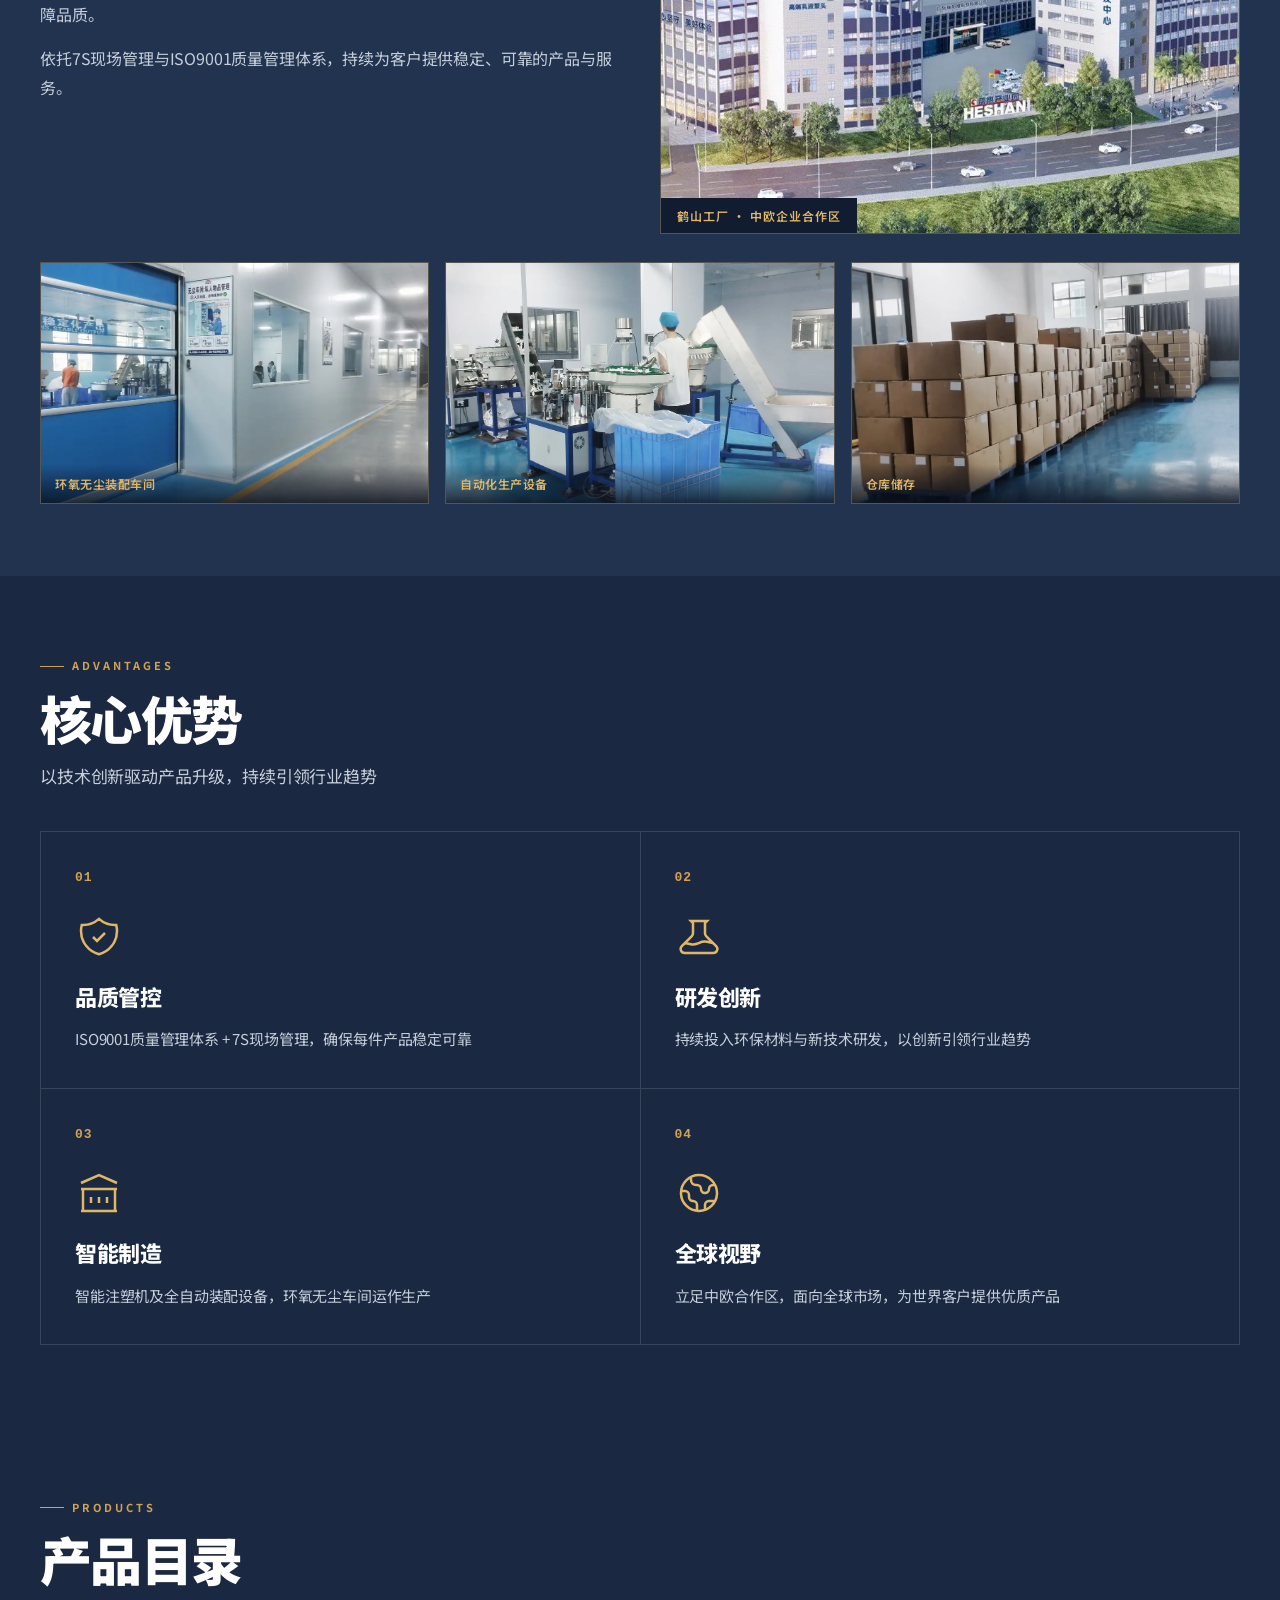
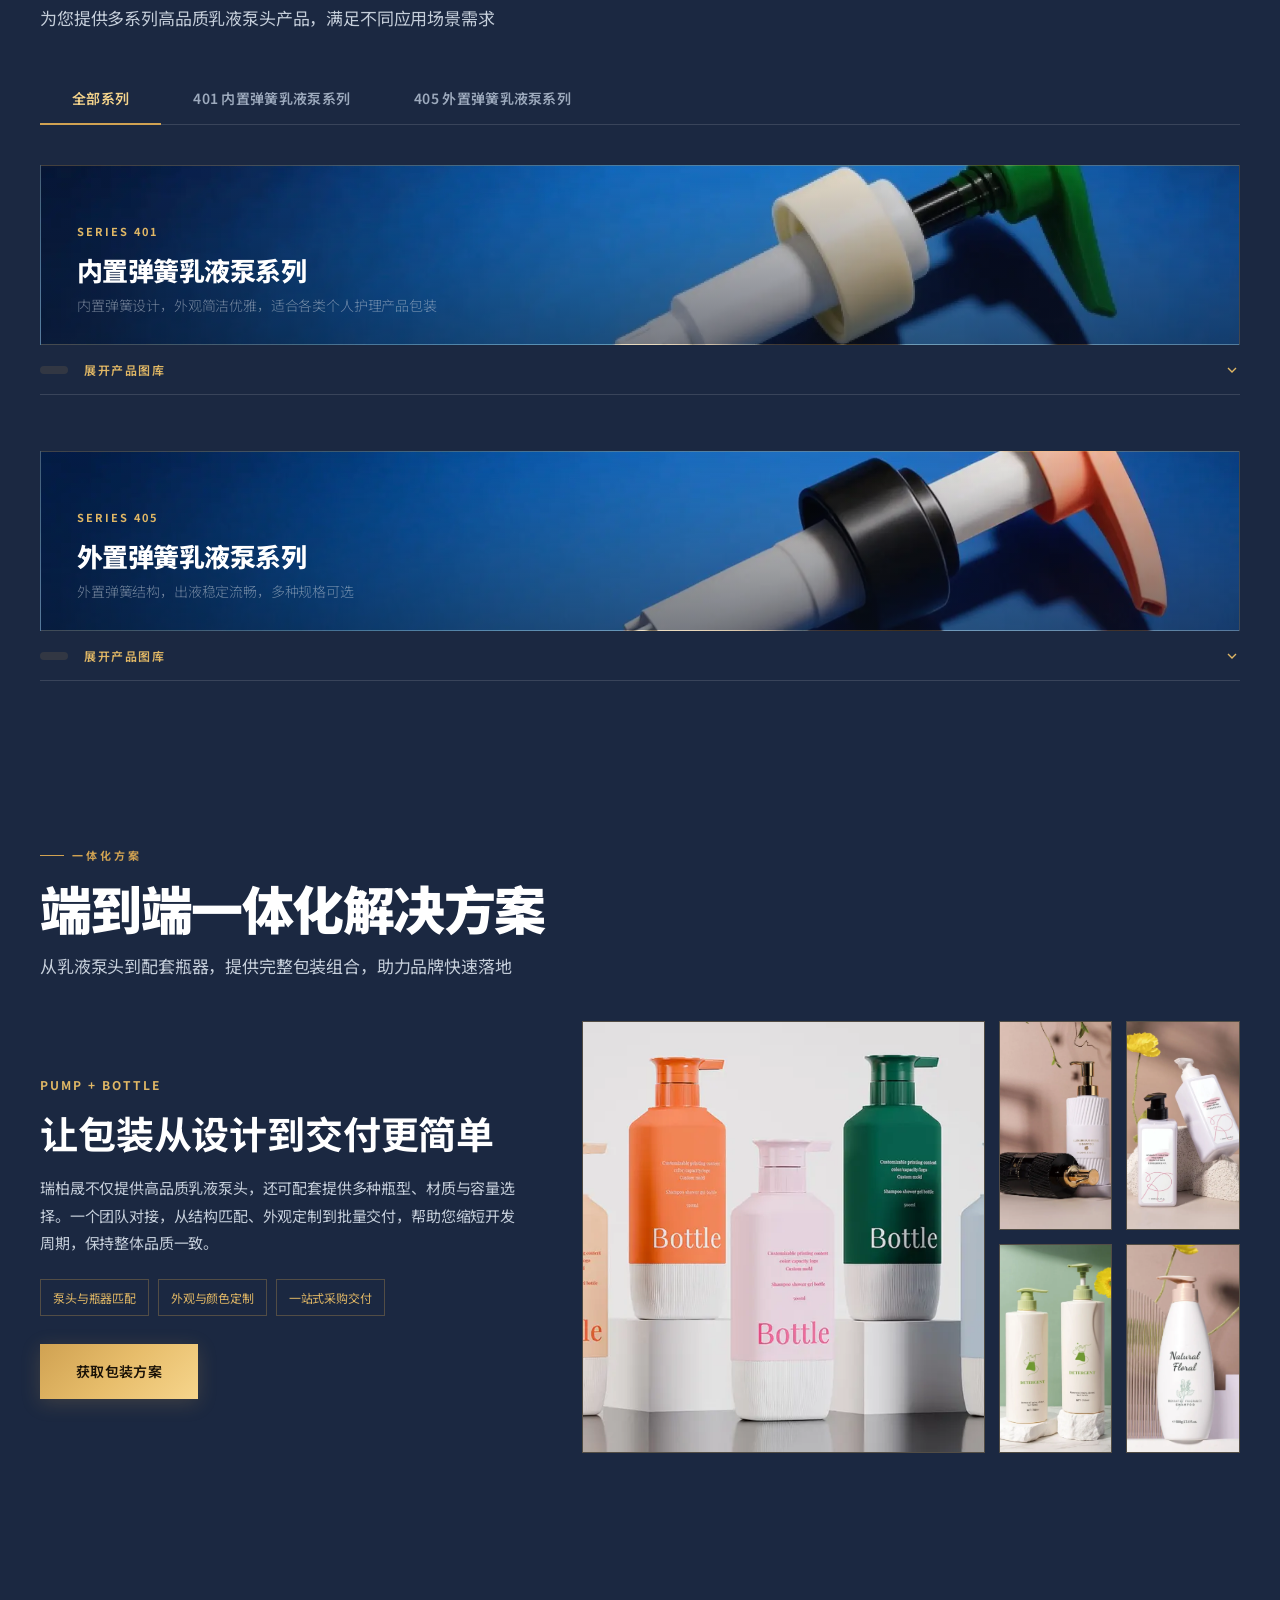
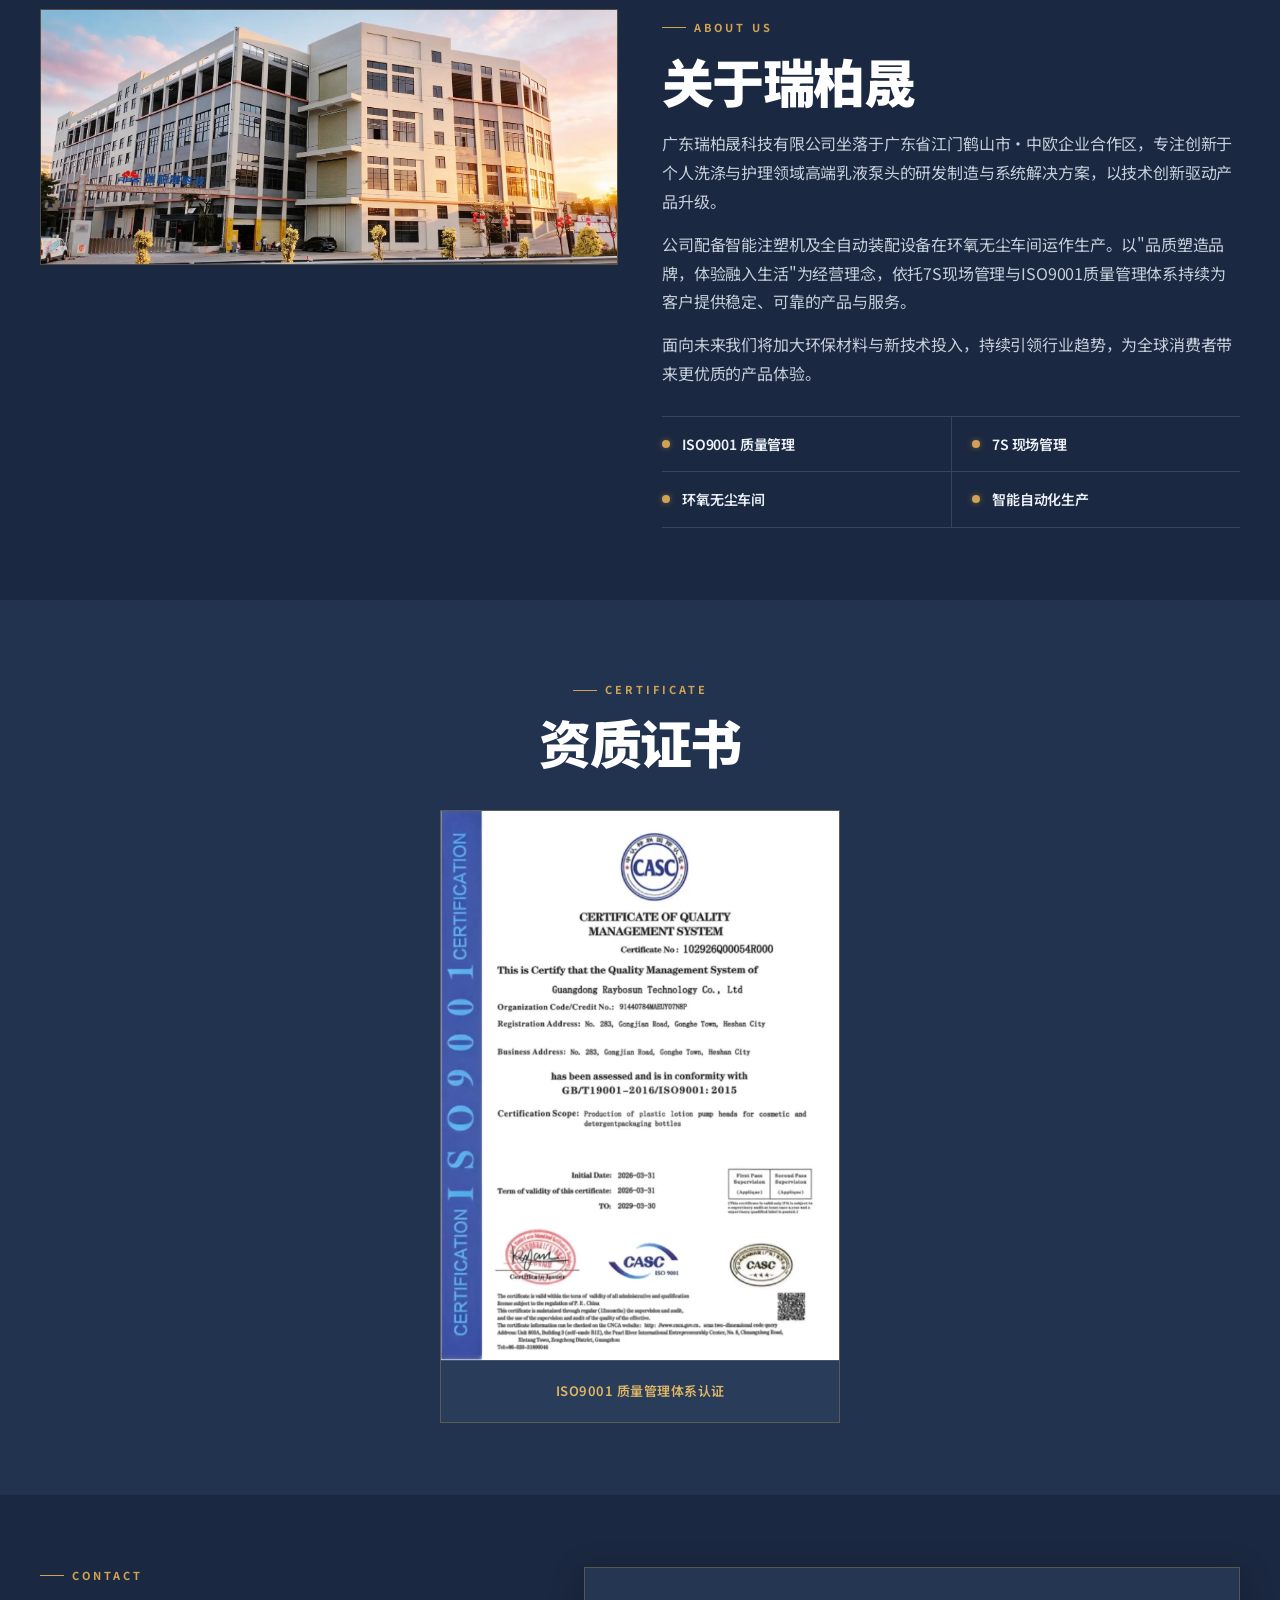
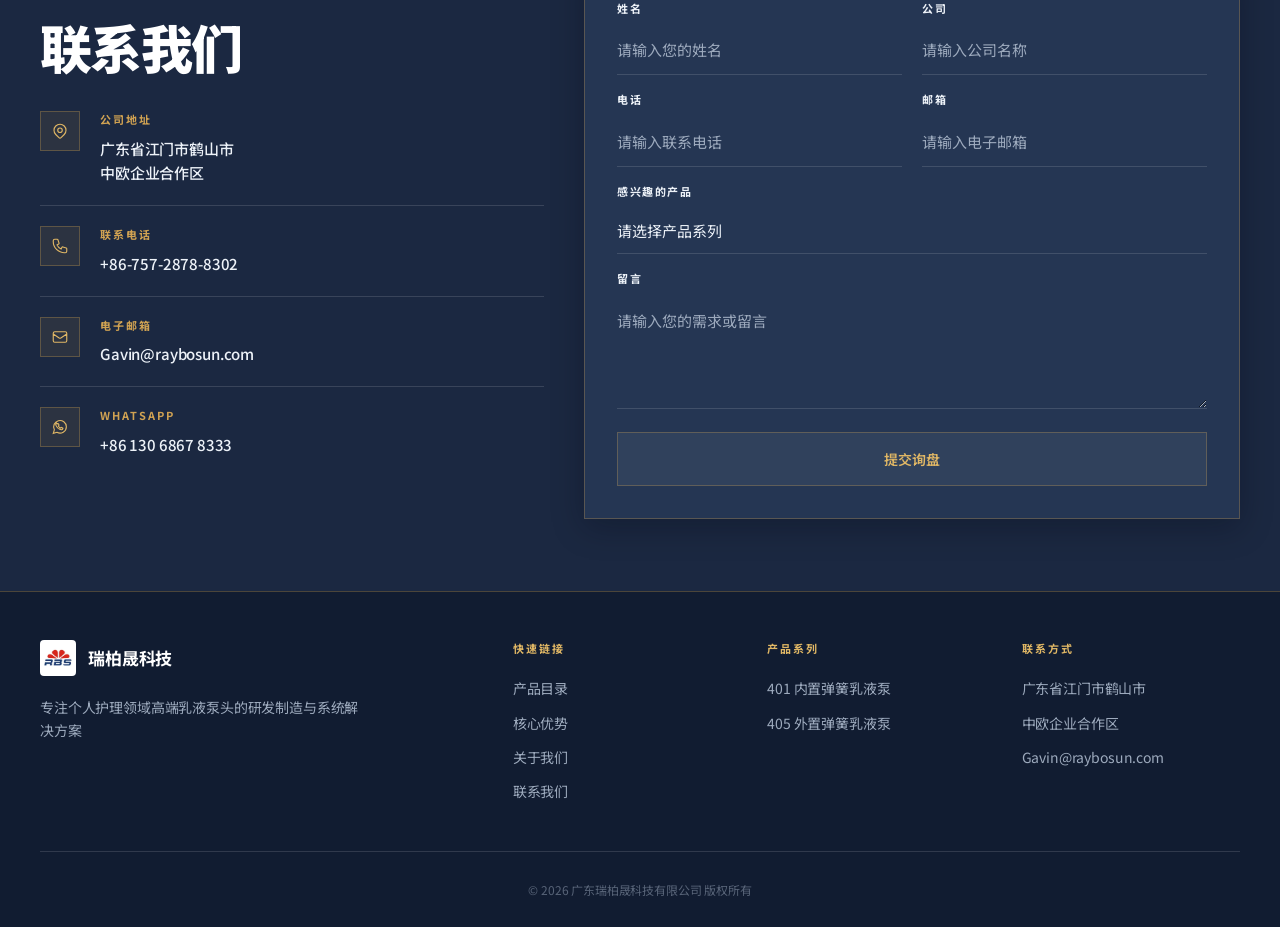
==== commit 931a77b4: "新增端到端一体化包装方案模块" ====
--- a/index.html
+++ b/index.html
@@ -23,6 +23,7 @@
             <ul class="nav-menu" id="navMenu">
                 <li><a href="#hero" class="nav-link active" data-i18n="nav_home">首页</a></li>
                 <li><a href="#products" class="nav-link" data-i18n="nav_products">产品目录</a></li>
+                <li><a href="#solutions" class="nav-link" data-i18n="nav_solutions">一体化方案</a></li>
                 <li><a href="#advantages" class="nav-link" data-i18n="nav_advantages">核心优势</a></li>
                 <li><a href="#about" class="nav-link" data-i18n="nav_about">关于我们</a></li>
                 <li><a href="#contact" class="nav-link" data-i18n="nav_contact">联系我们</a></li>
@@ -175,11 +176,11 @@
             </div>
             <div class="factory-side">
                 <div class="factory-card">
-                    <picture><source srcset="assets/images/factory/cleanroom.webp" type="image/webp"><img src="assets/images/factory/cleanroom.jpg" alt="无尘装配车间" loading="lazy"></picture>
+                    <picture><source srcset="assets/images/factory/cleanroom.webp?v=20261012" type="image/webp"><img src="assets/images/factory/cleanroom.jpg?v=20261012" alt="无尘装配车间" loading="lazy"></picture>
                     <div class="factory-card-caption" data-i18n="factory_cleanroom_caption">环氧无尘装配车间</div>
                 </div>
                 <div class="factory-card">
-                    <picture><source srcset="assets/images/factory/equipment.webp" type="image/webp"><img src="assets/images/factory/equipment.jpg" alt="生产设备" loading="lazy"></picture>
+                    <picture><source srcset="assets/images/factory/equipment.webp?v=20261012" type="image/webp"><img src="assets/images/factory/equipment.jpg?v=20261012" alt="生产设备" loading="lazy"></picture>
                     <div class="factory-card-caption" data-i18n="factory_equipment_caption">自动化生产设备</div>
                 </div>
                 <div class="factory-card">
@@ -296,6 +297,35 @@
                 </div>
             </div>
 
+        </div>
+    </section>
+
+    <!-- Integrated Solutions Section -->
+    <section class="solutions" id="solutions">
+        <div class="container">
+            <div class="section-header">
+                <span class="section-tag" data-i18n="solutions_tag">一体化方案</span>
+                <h2 class="section-title" data-i18n="solutions_title">端到端一体化解决方案</h2>
+                <p class="section-desc" data-i18n="solutions_desc">从乳液泵头到配套瓶器，提供完整包装组合，助力品牌快速落地</p>
+            </div>
+            <div class="solutions-layout">
+                <div class="solutions-intro">
+                    <div class="solutions-kicker" data-i18n="solutions_kicker">PUMP + BOTTLE</div>
+                    <h3 data-i18n="solutions_heading">让包装从设计到交付更简单</h3>
+                    <p data-i18n="solutions_body">瑞柏晟不仅提供高品质乳液泵头，还可配套提供多种瓶型、材质与容量选择。一个团队对接，从结构匹配、外观定制到批量交付，帮助您缩短开发周期，保持整体品质一致。</p>
+                    <div class="solutions-points"><span data-i18n="solutions_point_1">泵头与瓶器匹配</span><span data-i18n="solutions_point_2">外观与颜色定制</span><span data-i18n="solutions_point_3">一站式采购交付</span></div>
+                    <a href="#contact" class="btn btn-primary" data-i18n="solutions_btn">获取包装方案</a>
+                </div>
+                <div class="bottle-gallery">
+                    <div class="bottle-gallery-main"><img src="assets/images/bottles/bottle-06.webp" alt="配套瓶器展示" loading="lazy"></div>
+                    <div class="bottle-gallery-grid">
+                        <img src="assets/images/bottles/bottle-01.webp" alt="瓶器与泵头组合" loading="lazy">
+                        <img src="assets/images/bottles/bottle-02.webp" alt="定制瓶器" loading="lazy">
+                        <img src="assets/images/bottles/bottle-03.webp" alt="个人护理瓶器" loading="lazy">
+                        <img src="assets/images/bottles/bottle-04.webp" alt="配套包装瓶" loading="lazy">
+                    </div>
+                </div>
+            </div>
         </div>
     </section>
 
--- a/assets/css/style.css
+++ b/assets/css/style.css
@@ -1302,6 +1302,23 @@
     letter-spacing: 0.5px;
 }
 
+/* ========== INTEGRATED SOLUTIONS ========== */
+.solutions { padding: 84px 0; background: var(--bg); }
+.solutions-layout { display: grid; grid-template-columns: .85fr 1.15fr; gap: 56px; align-items: center; }
+.solutions-intro { max-width: 500px; }
+.solutions-kicker { color: var(--gold-light); font-size: 12px; letter-spacing: 2px; font-weight: 700; margin-bottom: 16px; }
+.solutions-intro h3 { color: var(--text-white); font-size: clamp(26px, 3vw, 38px); line-height: 1.2; margin: 0 0 18px; }
+.solutions-intro p { color: var(--text-light); font-size: 15px; line-height: 1.85; margin-bottom: 22px; }
+.solutions-points { display: flex; flex-wrap: wrap; gap: 9px; margin-bottom: 28px; }
+.solutions-points span { padding: 8px 12px; color: var(--gold-light); border: 1px solid var(--line-gold); font-size: 12px; }
+.bottle-gallery { display: grid; grid-template-columns: 1.25fr .75fr; gap: 14px; min-height: 430px; }
+.bottle-gallery img { width: 100%; height: 100%; object-fit: cover; display: block; transition: var(--transition); }
+.bottle-gallery-main, .bottle-gallery-grid img { overflow: hidden; border: 1px solid var(--line-gold); }
+.bottle-gallery-main img { min-height: 430px; }
+.bottle-gallery-main:hover img, .bottle-gallery-grid img:hover { transform: scale(1.03); }
+.bottle-gallery-grid { display: grid; grid-template-columns: 1fr 1fr; gap: 14px; }
+.bottle-gallery-grid img { min-height: 208px; }
+
 /* ========== ABOUT ========== */
 .about {
     padding: 72px 0;
@@ -1801,6 +1818,8 @@
     .factory-main img { height: 360px; }
     .stats-inner { grid-template-columns: 1fr; gap: 36px; }
     .contact-grid { grid-template-columns: 1fr; }
+    .solutions-layout { grid-template-columns: 1fr; gap: 36px; }
+    .solutions-intro { max-width: none; }
 }
 
 @media (max-width: 768px) {
@@ -1809,6 +1828,7 @@
     .products,
     .advantages,
     .factory,
+    .solutions,
     .about,
     .cert,
     .contact { padding: 52px 0; }
@@ -1867,6 +1887,9 @@
 
     .factory-side { grid-template-columns: 1fr; }
     .factory-card img { height: 200px; }
+    .bottle-gallery { min-height: 340px; }
+    .bottle-gallery-main img { min-height: 340px; }
+    .bottle-gallery-grid img { min-height: 163px; }
 }
 
 @media (max-width: 480px) {
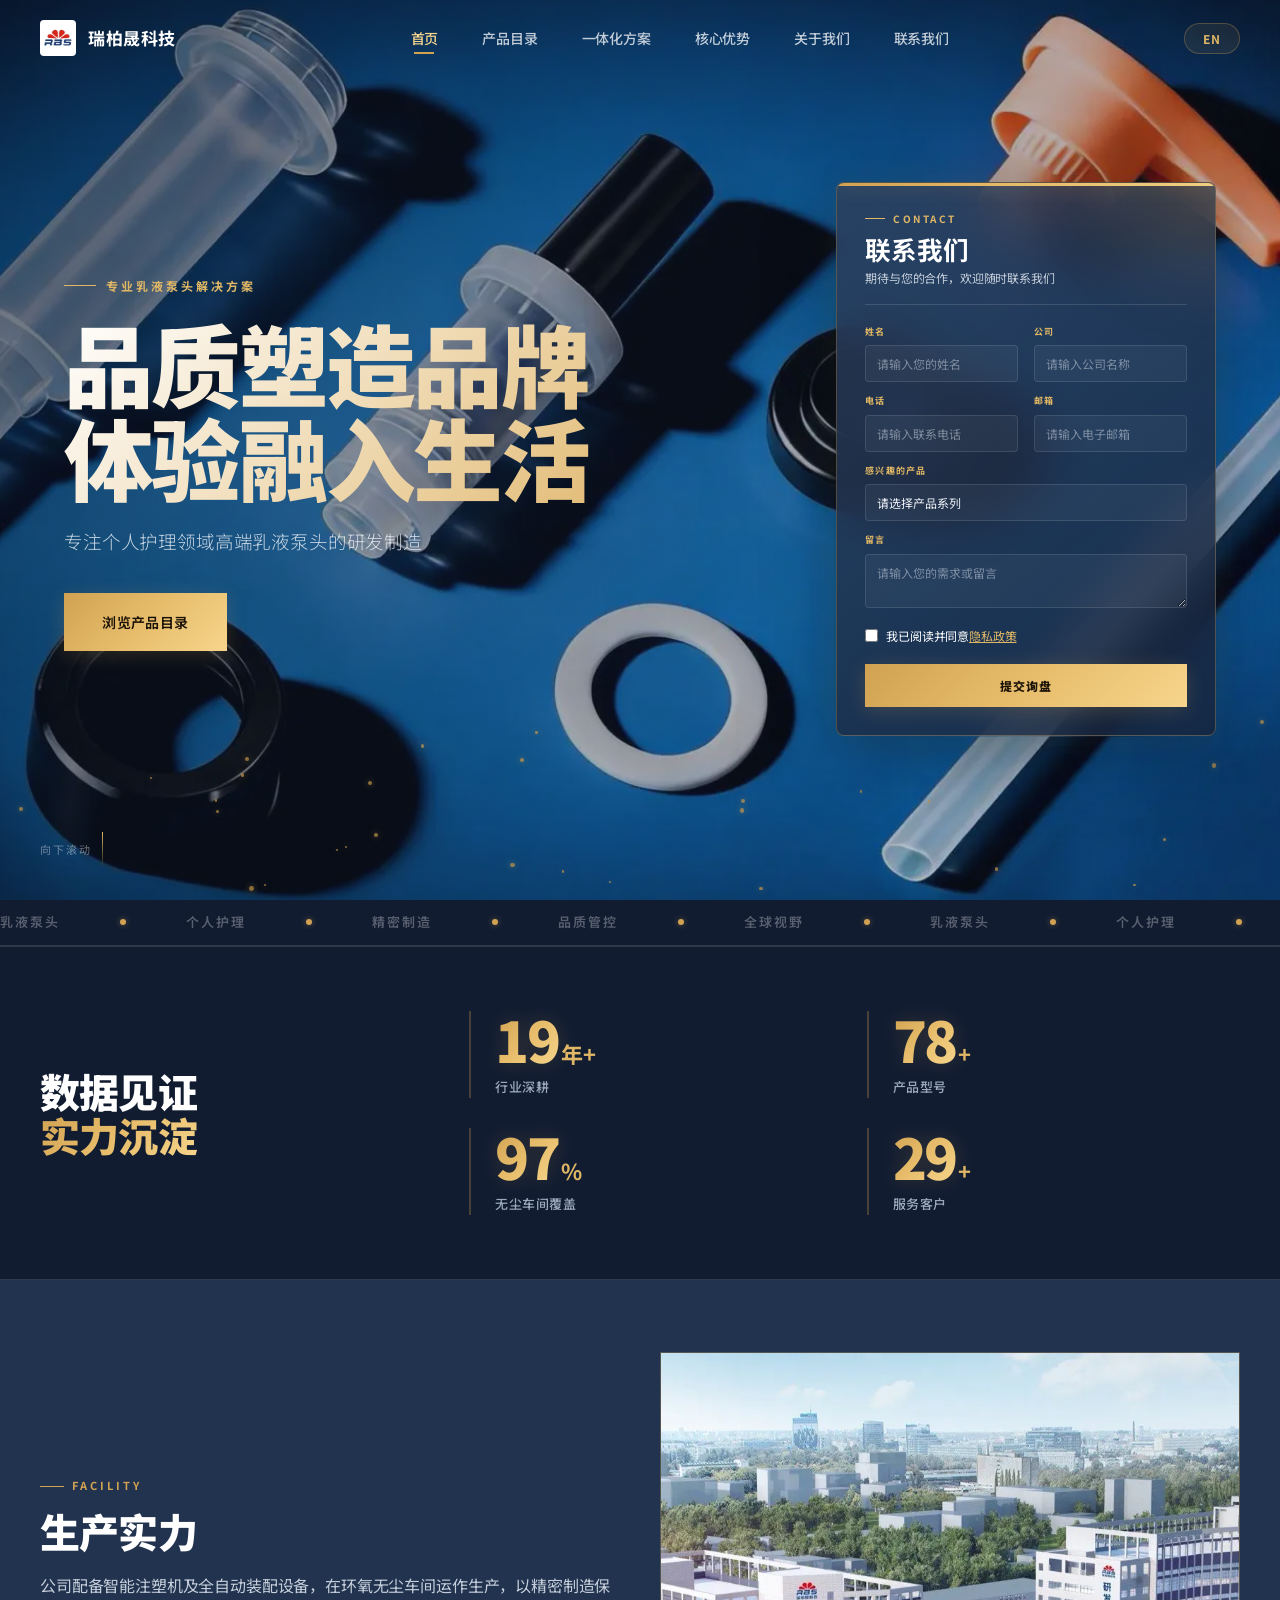
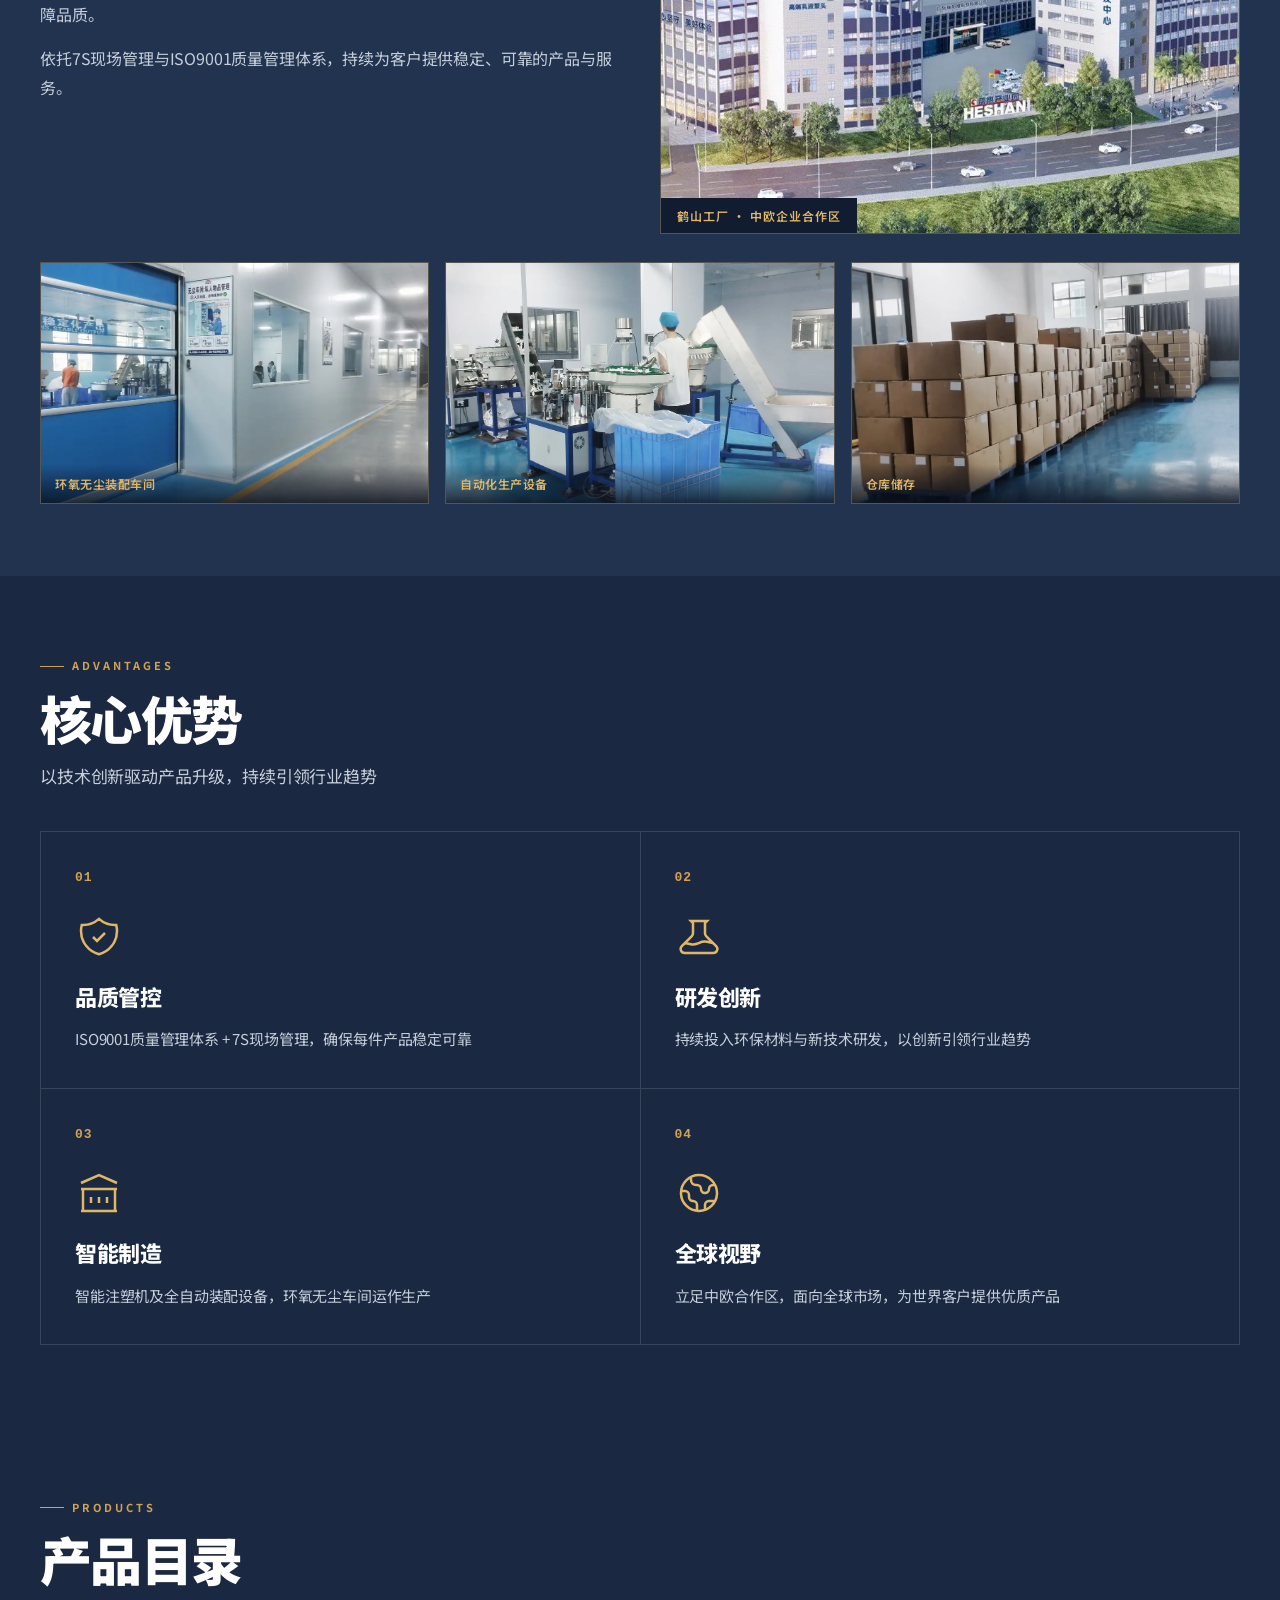
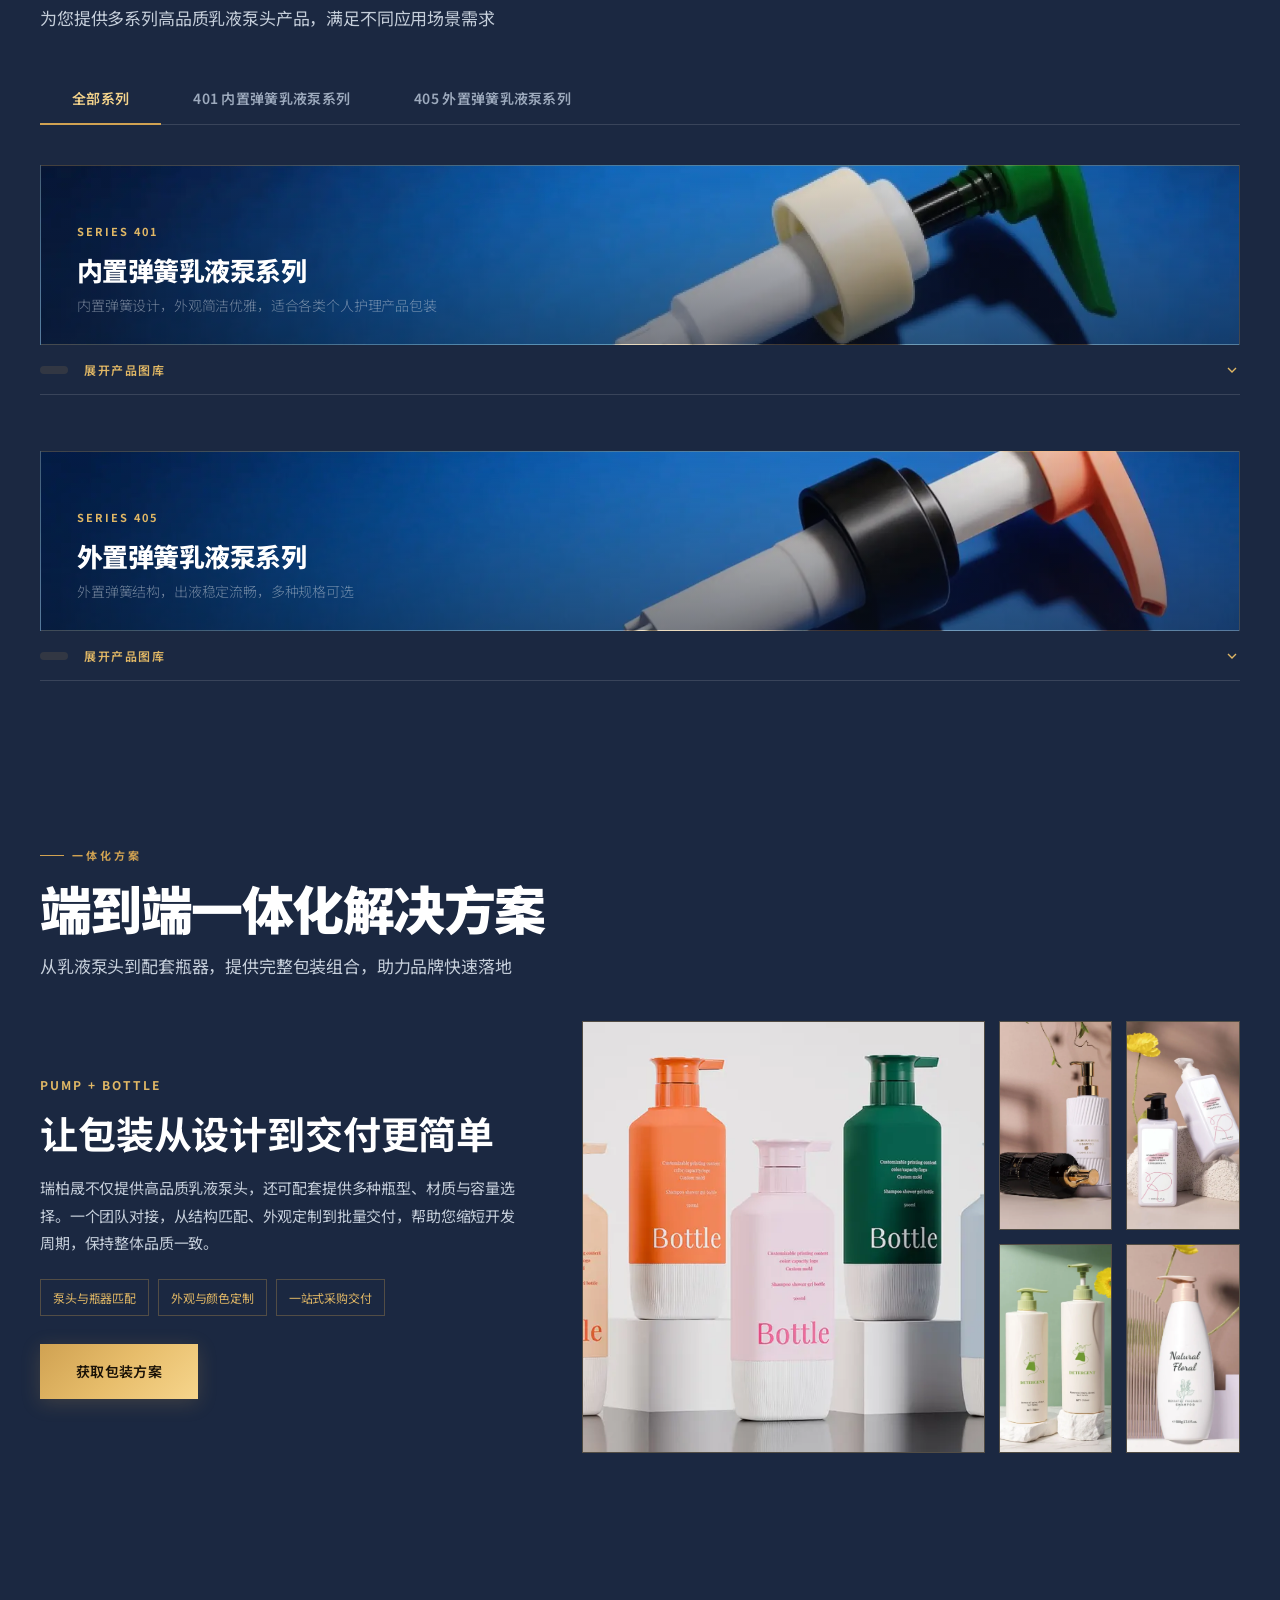
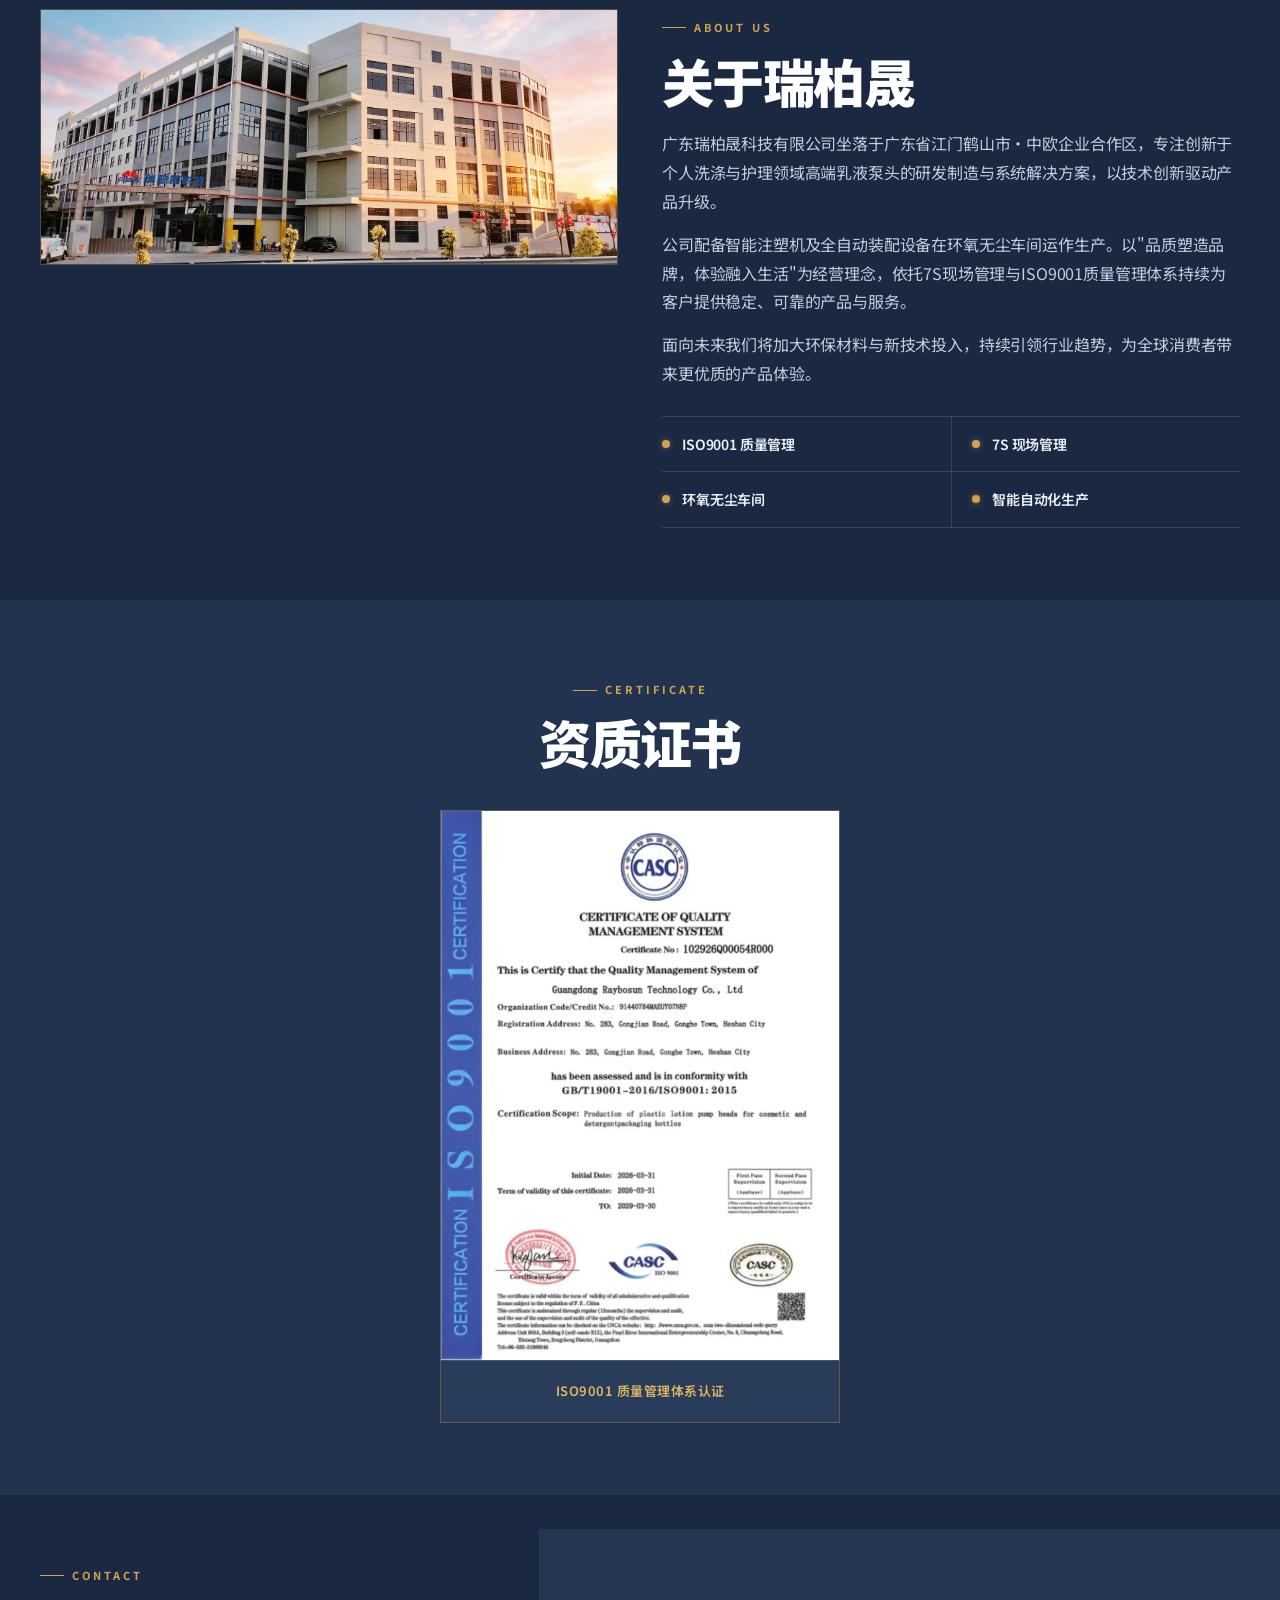
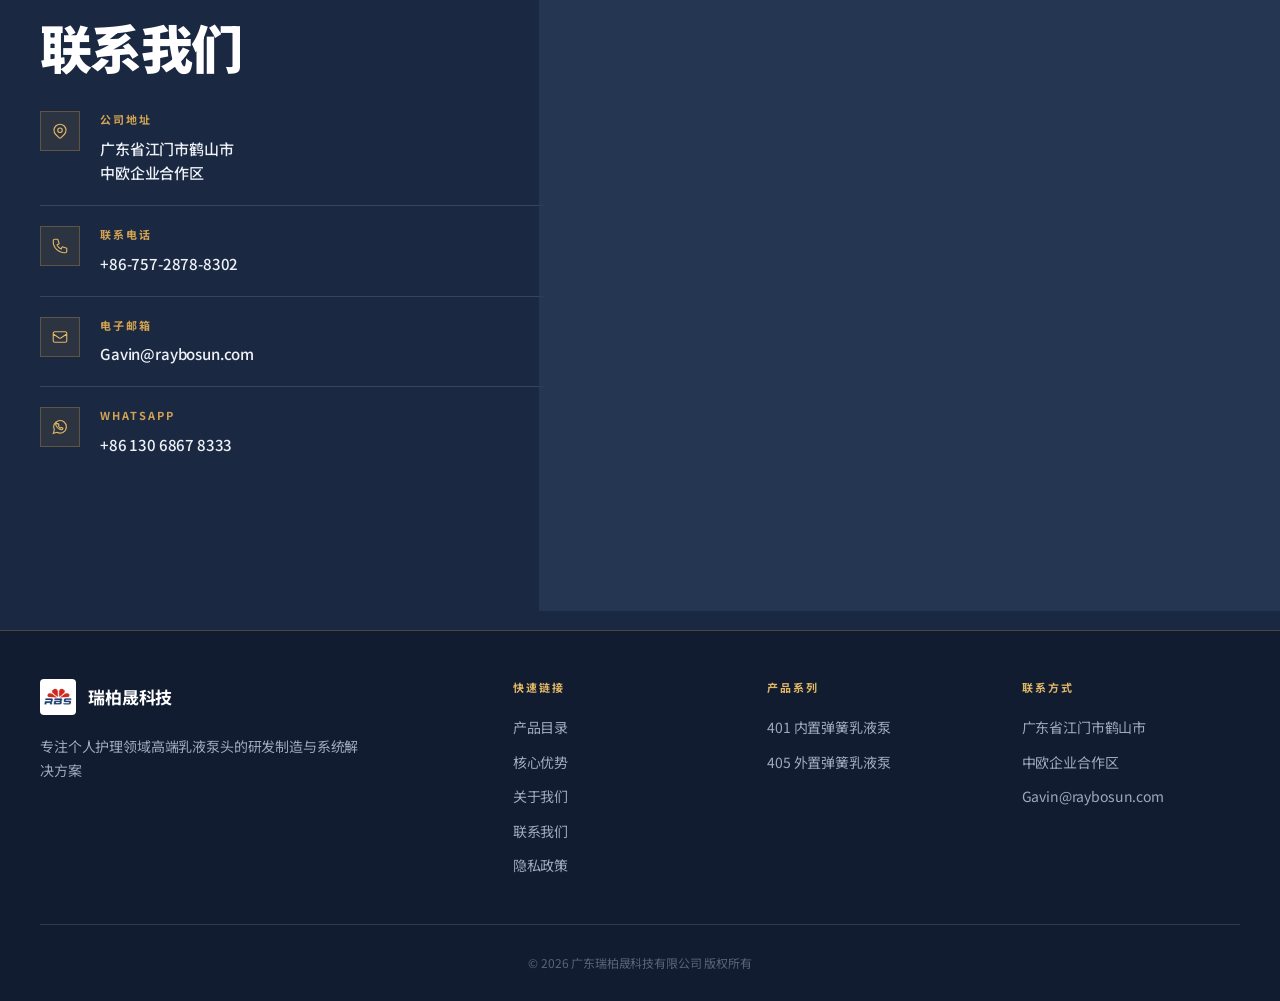
==== commit c447c012: "新增隐私政策并同步页面语言" ====
--- a/index.html
+++ b/index.html
@@ -93,6 +93,7 @@
                         <label data-i18n="form_message">留言</label>
                         <textarea rows="2" name="user_message" data-i18n-placeholder="form_message_ph" placeholder="请输入您的需求或留言"></textarea>
                     </div>
+                    <label class="privacy-consent"><input type="checkbox" name="privacy_consent" required><span data-i18n="privacy_consent">我已阅读并同意<a href="privacy.html" target="_blank" rel="noopener">隐私政策</a></span></label>
                     <button type="submit" class="btn btn-dark btn-full" data-i18n="form_submit">提交询盘</button>
                 </form>
             </div>
@@ -466,6 +467,7 @@
                             <label data-i18n="form_message">留言</label>
                             <textarea rows="4" name="user_message" data-i18n-placeholder="form_message_ph" placeholder="请输入您的需求或留言"></textarea>
                         </div>
+                        <label class="privacy-consent"><input type="checkbox" name="privacy_consent" required><span data-i18n="privacy_consent">我已阅读并同意<a href="privacy.html" target="_blank" rel="noopener">隐私政策</a></span></label>
                         <button type="submit" class="btn btn-dark btn-full" data-i18n="form_submit">提交询盘</button>
                     </form>
                 </div>
@@ -491,6 +493,7 @@
                         <li><a href="#advantages" data-i18n="nav_advantages">核心优势</a></li>
                         <li><a href="#about" data-i18n="nav_about">关于我们</a></li>
                         <li><a href="#contact" data-i18n="nav_contact">联系我们</a></li>
+                        <li><a href="privacy.html" data-i18n="privacy_title">隐私政策</a></li>
                     </ul>
                 </div>
                 <div class="footer-links">
--- a/assets/css/style.css
+++ b/assets/css/style.css
@@ -1593,6 +1593,10 @@
     appearance: none;
 }
 
+.privacy-consent { display:flex; align-items:flex-start; gap:8px; color:var(--text-muted); font-size:12px; line-height:1.6; margin:12px 0 16px; }
+.privacy-consent input { margin-top:3px; accent-color:var(--gold); }
+.privacy-consent a { color:var(--gold-light); text-decoration:underline; }
+
 /* ========== FOOTER ========== */
 .footer {
     background: var(--bg-darker);
